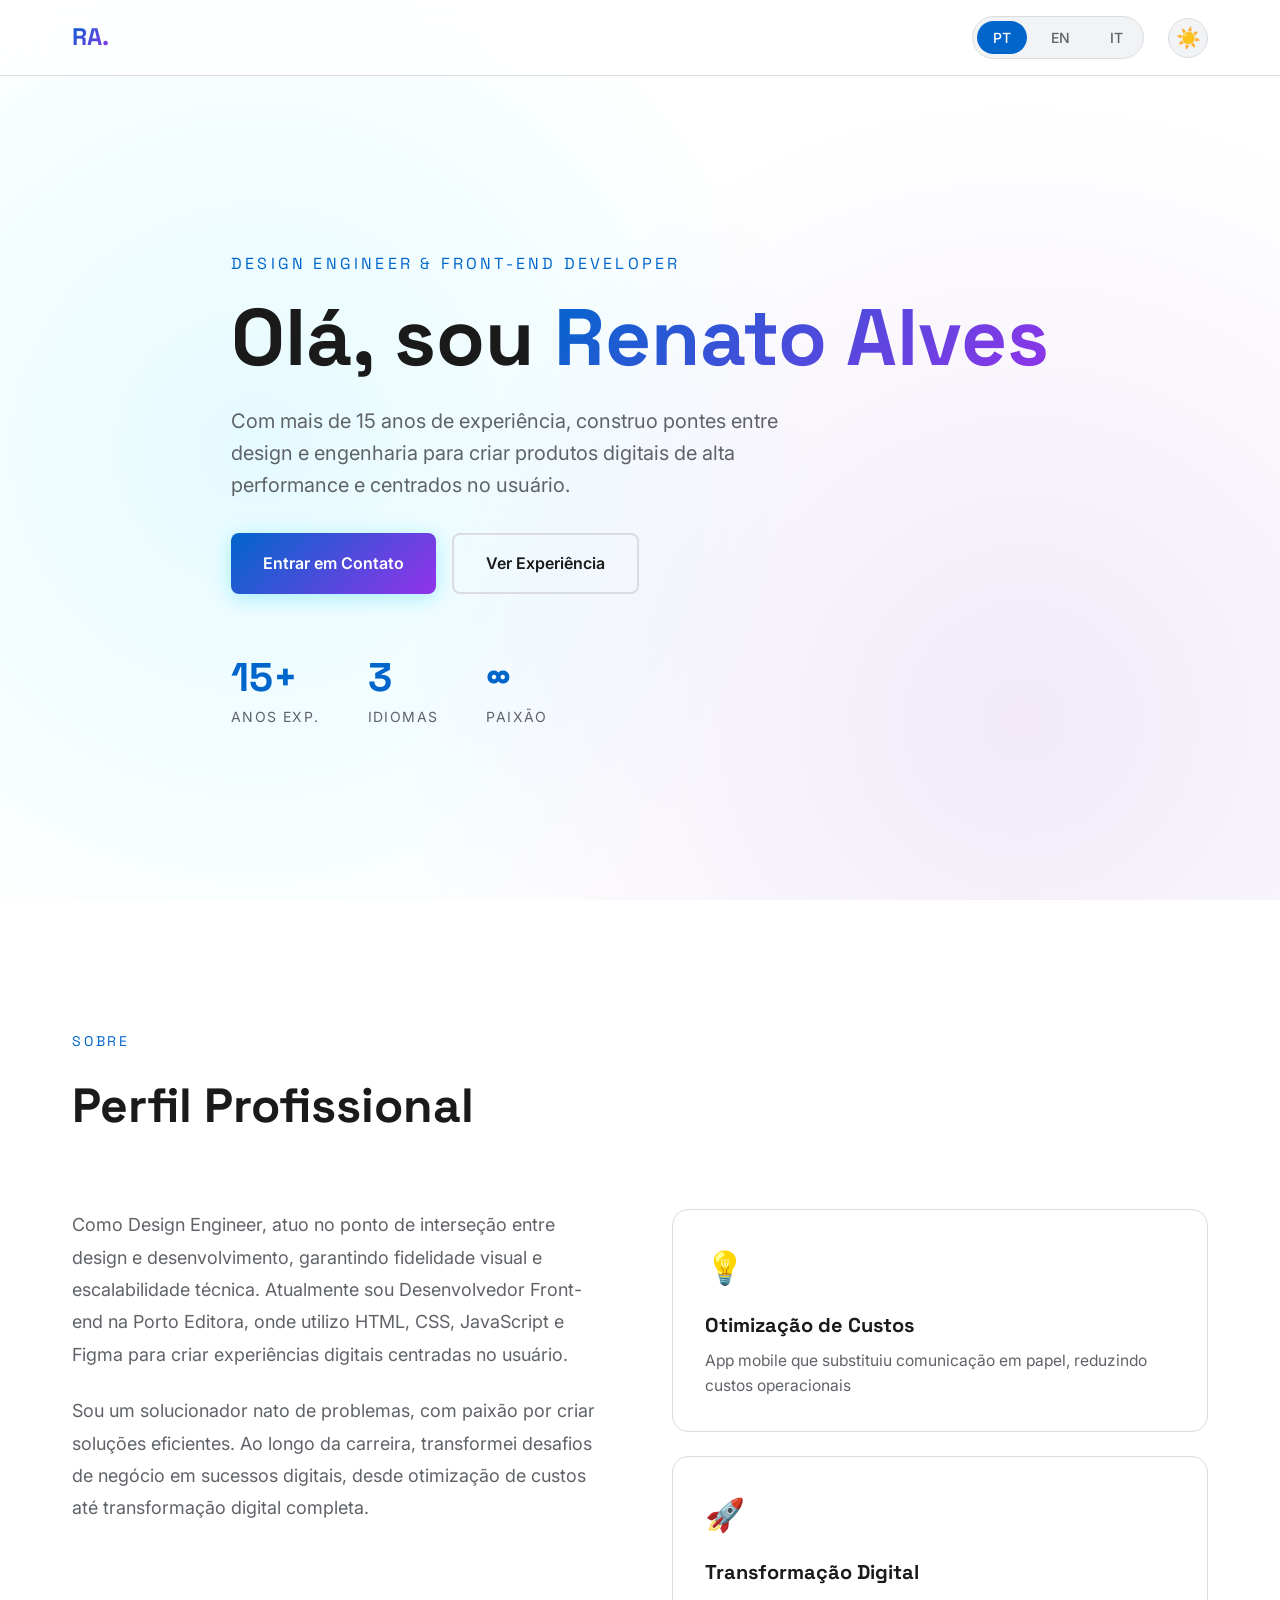
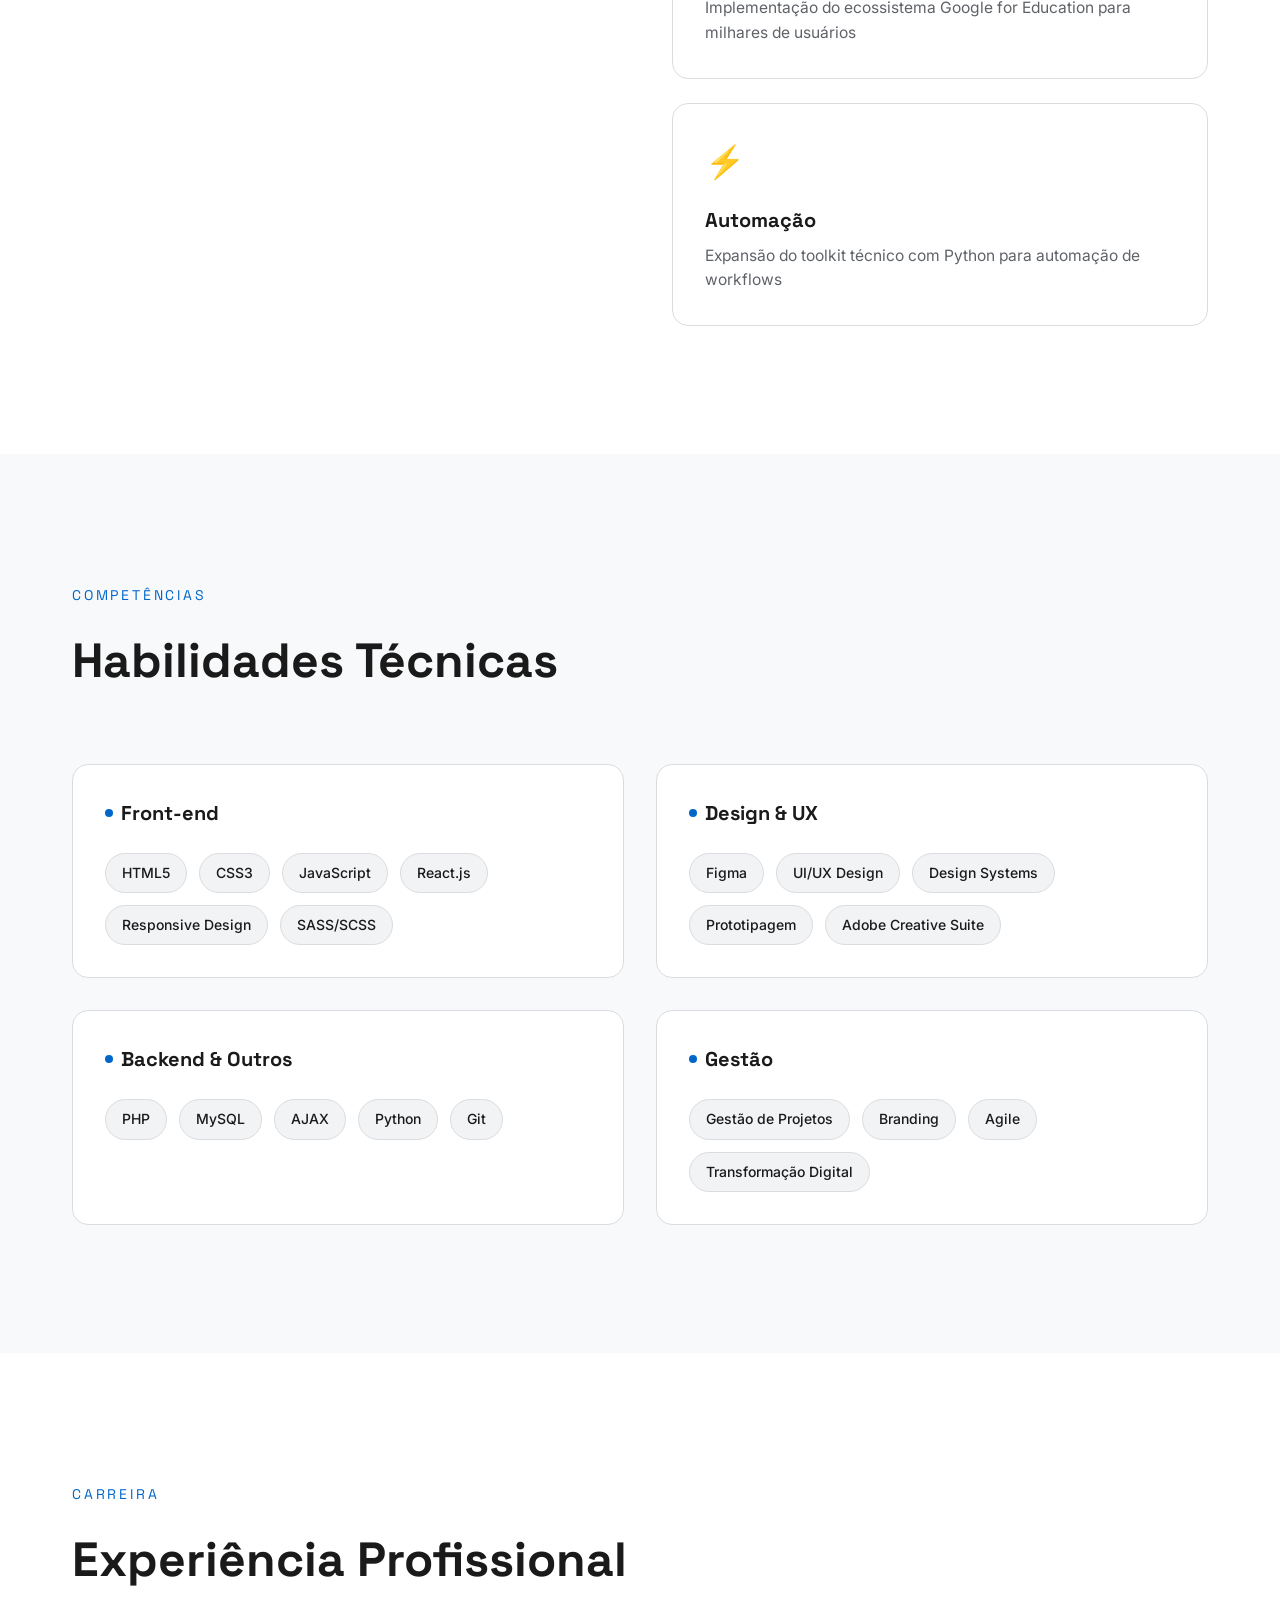
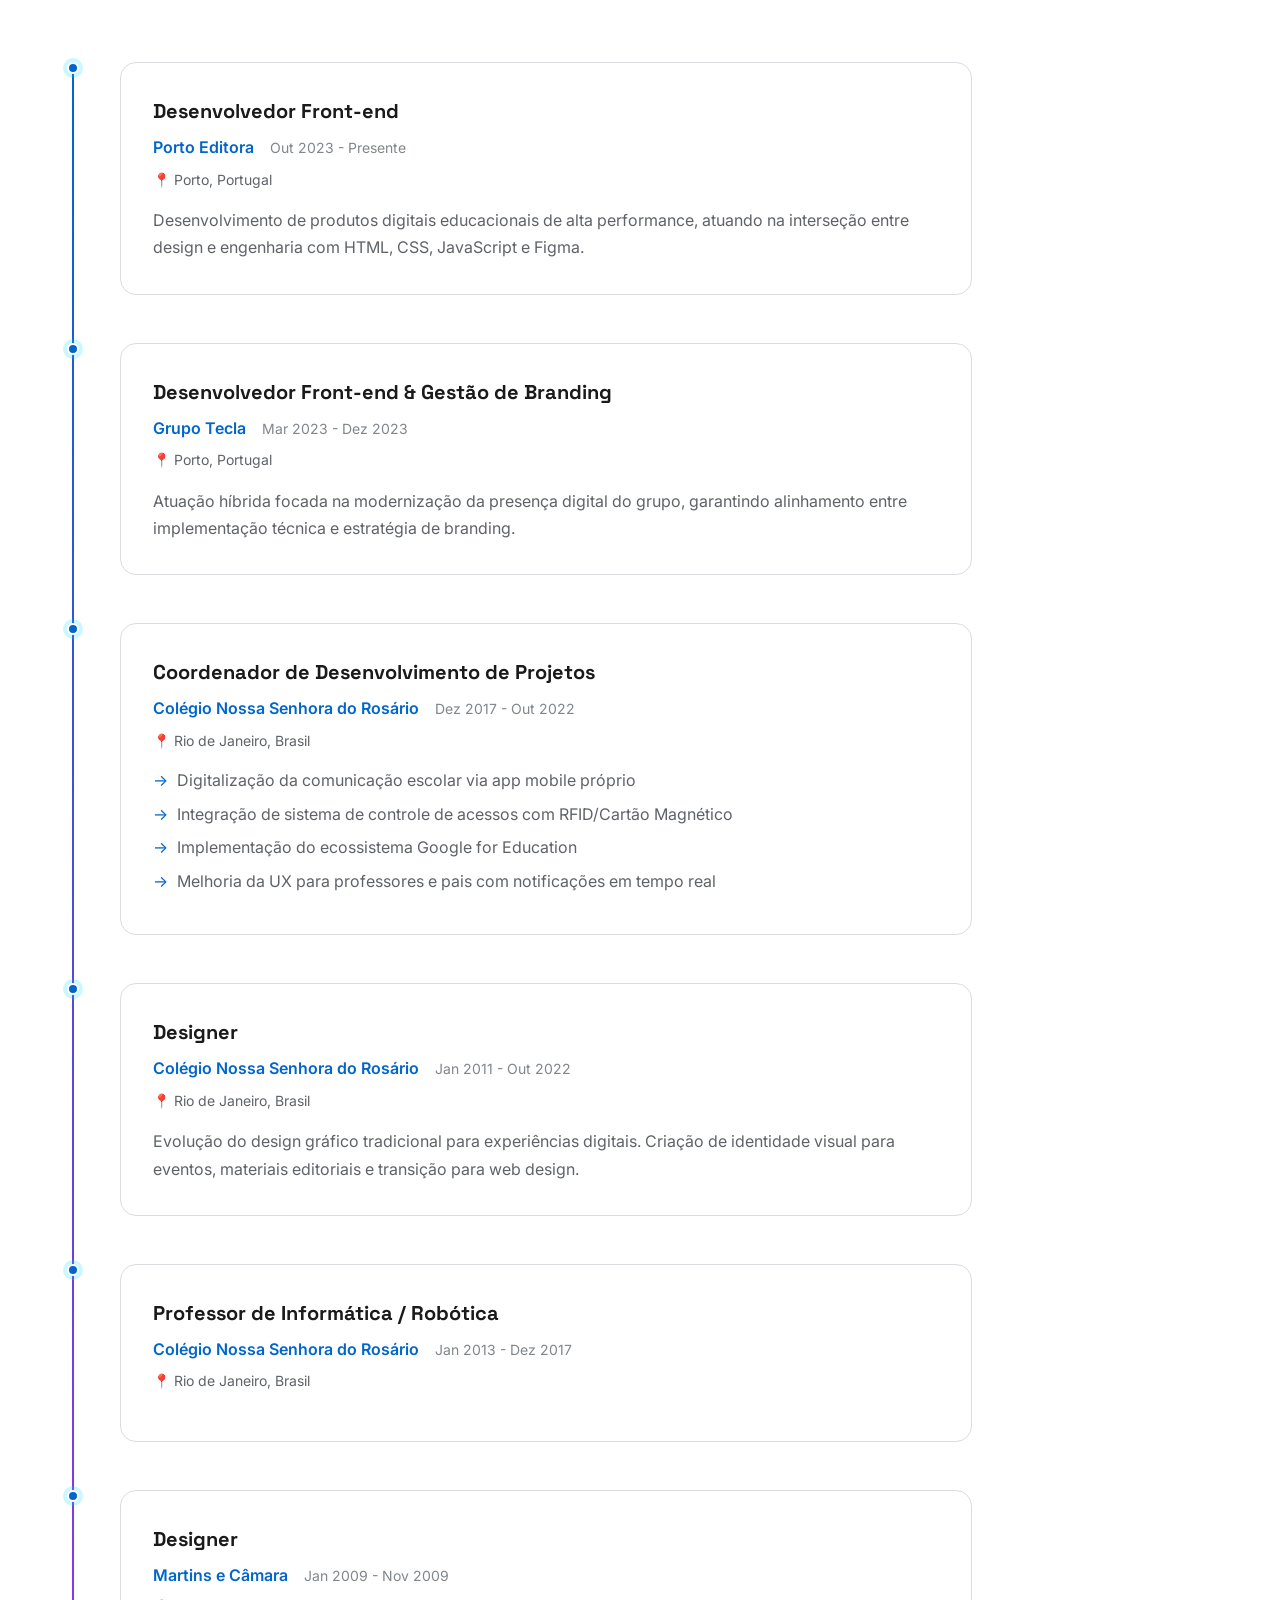
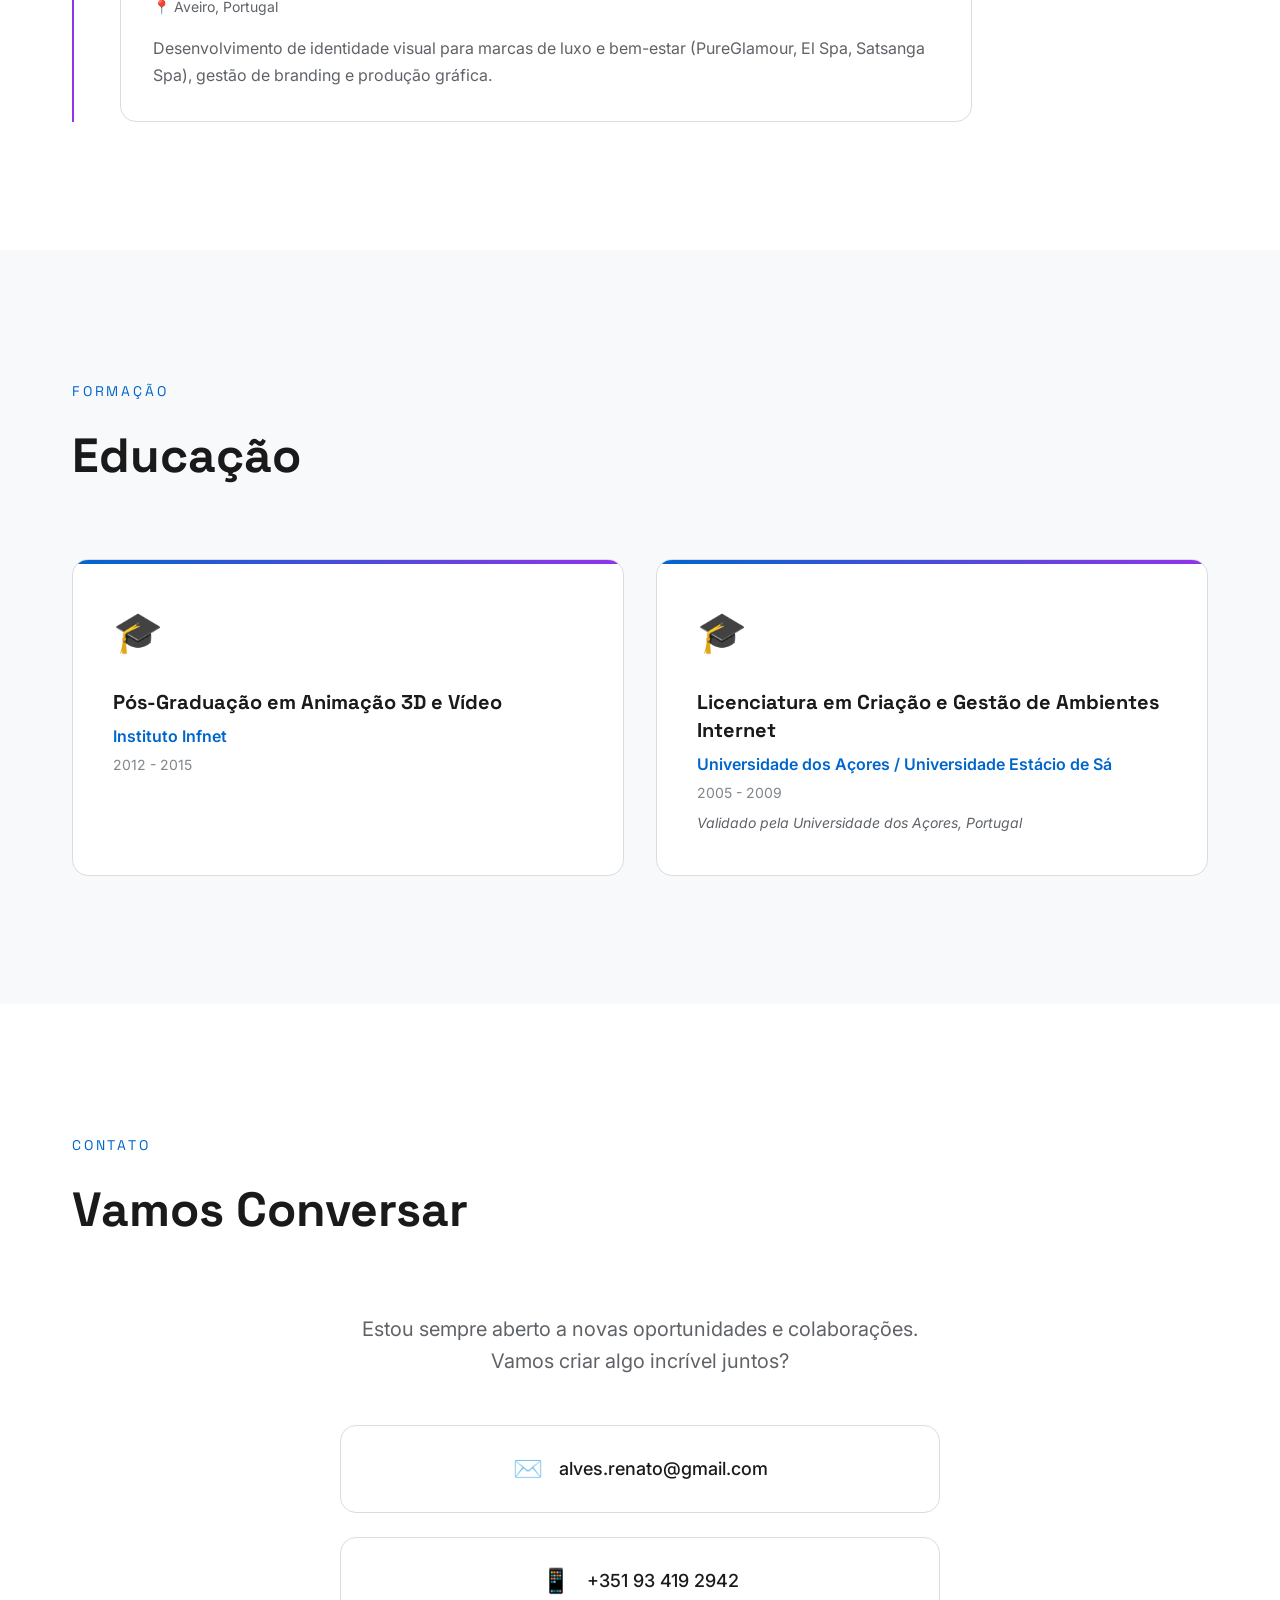
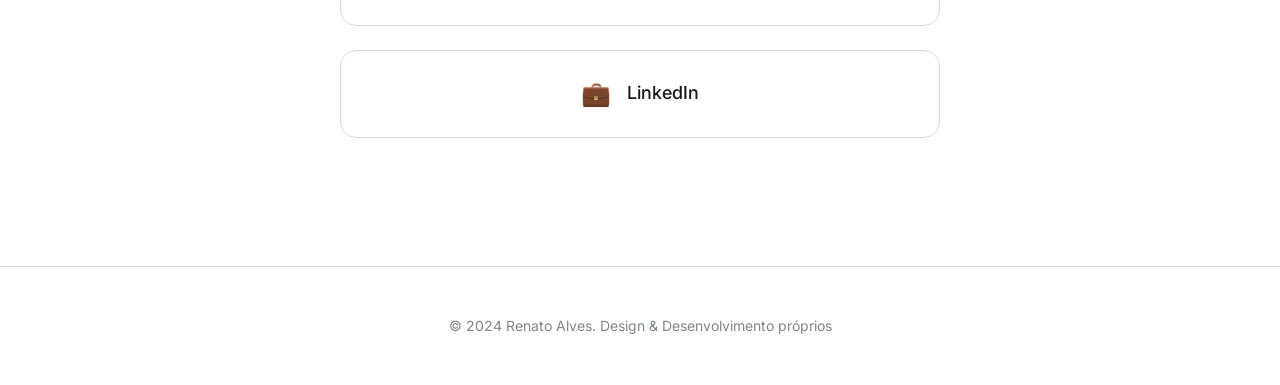
==== index.html @ 43b29307 "Add files via upload" ====
<!DOCTYPE html>
<html lang="pt">
<head>
    <meta charset="UTF-8">
    <meta name="viewport" content="width=device-width, initial-scale=1.0">
    <title>Renato Alves - Design Engineer & Front-end Developer</title>
    <meta name="description" content="Renato Alves - Design Engineer | Front-end Developer | UX/UI Specialist with 15+ years experience">
    <link rel="stylesheet" href="style.css">
    <link rel="preconnect" href="https://fonts.googleapis.com">
    <link rel="preconnect" href="https://fonts.gstatic.com" crossorigin>
    <link href="https://fonts.googleapis.com/css2?family=Inter:wght@300;400;500;600;700&family=Space+Grotesk:wght@400;500;600;700&display=swap" rel="stylesheet">
</head>
<body>
    <!-- Navigation -->
    <nav class="nav">
        <div class="nav-container">
            <div class="logo">RA.</div>
            <div class="nav-controls">
                <div class="lang-switcher">
                    <button class="lang-btn active" data-lang="pt">PT</button>
                    <button class="lang-btn" data-lang="en">EN</button>
                    <button class="lang-btn" data-lang="it">IT</button>
                </div>
                <button class="theme-toggle" aria-label="Toggle theme">
                    <span class="theme-icon">🌙</span>
                </button>
            </div>
        </div>
    </nav>

    <!-- Hero Section -->
    <header class="hero">
        <div class="container">
            <div class="hero-content">
                <div class="hero-text">
                    <p class="hero-subtitle" data-i18n="role">Design Engineer & Front-end Developer</p>
                    <h1 class="hero-title">
                        <span data-i18n="greeting">Olá, sou</span>
                        <span class="highlight">Renato Alves</span>
                    </h1>
                    <p class="hero-description" data-i18n="heroDesc">
                        Com mais de 15 anos de experiência, construo pontes entre design e engenharia 
                        para criar produtos digitais de alta performance e centrados no usuário.
                    </p>
                    <div class="hero-cta">
                        <a href="#contact" class="btn btn-primary" data-i18n="contactBtn">Entrar em Contato</a>
                        <a href="#experience" class="btn btn-secondary" data-i18n="experienceBtn">Ver Experiência</a>
                    </div>
                    <div class="hero-stats">
                        <div class="stat">
                            <span class="stat-number">15+</span>
                            <span class="stat-label" data-i18n="yearsExp">Anos Exp.</span>
                        </div>
                        <div class="stat">
                            <span class="stat-number">3</span>
                            <span class="stat-label" data-i18n="languages">Idiomas</span>
                        </div>
                        <div class="stat">
                            <span class="stat-number">∞</span>
                            <span class="stat-label" data-i18n="passion">Paixão</span>
                        </div>
                    </div>
                </div>
            </div>
        </div>
        <div class="hero-bg"></div>
    </header>

    <!-- About Section -->
    <section id="about" class="section">
        <div class="container">
            <div class="section-header">
                <span class="section-tag" data-i18n="aboutTag">Sobre</span>
                <h2 class="section-title" data-i18n="aboutTitle">Perfil Profissional</h2>
            </div>
            <div class="about-grid">
                <div class="about-text">
                    <p data-i18n="aboutP1">
                        Como Design Engineer, atuo no ponto de interseção entre design e desenvolvimento, 
                        garantindo fidelidade visual e escalabilidade técnica. Atualmente sou Desenvolvedor 
                        Front-end na Porto Editora, onde utilizo HTML, CSS, JavaScript e Figma para criar 
                        experiências digitais centradas no usuário.
                    </p>
                    <p data-i18n="aboutP2">
                        Sou um solucionador nato de problemas, com paixão por criar soluções eficientes. 
                        Ao longo da carreira, transformei desafios de negócio em sucessos digitais, 
                        desde otimização de custos até transformação digital completa.
                    </p>
                </div>
                <div class="about-highlights">
                    <div class="highlight-card">
                        <div class="highlight-icon">💡</div>
                        <h3 data-i18n="highlight1Title">Otimização de Custos</h3>
                        <p data-i18n="highlight1Desc">App mobile que substituiu comunicação em papel, reduzindo custos operacionais</p>
                    </div>
                    <div class="highlight-card">
                        <div class="highlight-icon">🚀</div>
                        <h3 data-i18n="highlight2Title">Transformação Digital</h3>
                        <p data-i18n="highlight2Desc">Implementação do ecossistema Google for Education para milhares de usuários</p>
                    </div>
                    <div class="highlight-card">
                        <div class="highlight-icon">⚡</div>
                        <h3 data-i18n="highlight3Title">Automação</h3>
                        <p data-i18n="highlight3Desc">Expansão do toolkit técnico com Python para automação de workflows</p>
                    </div>
                </div>
            </div>
        </div>
    </section>

    <!-- Skills Section -->
    <section id="skills" class="section section-alt">
        <div class="container">
            <div class="section-header">
                <span class="section-tag" data-i18n="skillsTag">Competências</span>
                <h2 class="section-title" data-i18n="skillsTitle">Habilidades Técnicas</h2>
            </div>
            <div class="skills-grid">
                <div class="skill-category">
                    <h3 class="skill-category-title">Front-end</h3>
                    <div class="skill-tags">
                        <span class="skill-tag">HTML5</span>
                        <span class="skill-tag">CSS3</span>
                        <span class="skill-tag">JavaScript</span>
                        <span class="skill-tag">React.js</span>
                        <span class="skill-tag">Responsive Design</span>
                        <span class="skill-tag">SASS/SCSS</span>
                    </div>
                </div>
                <div class="skill-category">
                    <h3 class="skill-category-title">Design & UX</h3>
                    <div class="skill-tags">
                        <span class="skill-tag">Figma</span>
                        <span class="skill-tag">UI/UX Design</span>
                        <span class="skill-tag">Design Systems</span>
                        <span class="skill-tag">Prototipagem</span>
                        <span class="skill-tag">Adobe Creative Suite</span>
                    </div>
                </div>
                <div class="skill-category">
                    <h3 class="skill-category-title">Backend & Outros</h3>
                    <div class="skill-tags">
                        <span class="skill-tag">PHP</span>
                        <span class="skill-tag">MySQL</span>
                        <span class="skill-tag">AJAX</span>
                        <span class="skill-tag">Python</span>
                        <span class="skill-tag">Git</span>
                    </div>
                </div>
                <div class="skill-category">
                    <h3 class="skill-category-title">Gestão</h3>
                    <div class="skill-tags">
                        <span class="skill-tag">Gestão de Projetos</span>
                        <span class="skill-tag">Branding</span>
                        <span class="skill-tag">Agile</span>
                        <span class="skill-tag">Transformação Digital</span>
                    </div>
                </div>
            </div>
        </div>
    </section>

    <!-- Experience Section -->
    <section id="experience" class="section">
        <div class="container">
            <div class="section-header">
                <span class="section-tag" data-i18n="expTag">Carreira</span>
                <h2 class="section-title" data-i18n="expTitle">Experiência Profissional</h2>
            </div>
            <div class="timeline">
                <!-- Porto Editora -->
                <div class="timeline-item">
                    <div class="timeline-marker"></div>
                    <div class="timeline-content">
                        <div class="timeline-header">
                            <h3 class="timeline-title">Desenvolvedor Front-end</h3>
                            <span class="timeline-company">Porto Editora</span>
                            <span class="timeline-date">Out 2023 - Presente</span>
                        </div>
                        <p class="timeline-location">📍 Porto, Portugal</p>
                        <p class="timeline-desc" data-i18n="exp1Desc">
                            Desenvolvimento de produtos digitais educacionais de alta performance, 
                            atuando na interseção entre design e engenharia com HTML, CSS, JavaScript e Figma.
                        </p>
                    </div>
                </div>

                <!-- Grupo Tecla -->
                <div class="timeline-item">
                    <div class="timeline-marker"></div>
                    <div class="timeline-content">
                        <div class="timeline-header">
                            <h3 class="timeline-title">Desenvolvedor Front-end & Gestão de Branding</h3>
                            <span class="timeline-company">Grupo Tecla</span>
                            <span class="timeline-date">Mar 2023 - Dez 2023</span>
                        </div>
                        <p class="timeline-location">📍 Porto, Portugal</p>
                        <p class="timeline-desc" data-i18n="exp2Desc">
                            Atuação híbrida focada na modernização da presença digital do grupo, 
                            garantindo alinhamento entre implementação técnica e estratégia de branding.
                        </p>
                    </div>
                </div>

                <!-- Colégio Nossa Senhora do Rosário - Coordenador -->
                <div class="timeline-item">
                    <div class="timeline-marker"></div>
                    <div class="timeline-content">
                        <div class="timeline-header">
                            <h3 class="timeline-title">Coordenador de Desenvolvimento de Projetos</h3>
                            <span class="timeline-company">Colégio Nossa Senhora do Rosário</span>
                            <span class="timeline-date">Dez 2017 - Out 2022</span>
                        </div>
                        <p class="timeline-location">📍 Rio de Janeiro, Brasil</p>
                        <ul class="timeline-achievements">
                            <li data-i18n="exp3Li1">Digitalização da comunicação escolar via app mobile próprio</li>
                            <li data-i18n="exp3Li2">Integração de sistema de controle de acessos com RFID/Cartão Magnético</li>
                            <li data-i18n="exp3Li3">Implementação do ecossistema Google for Education</li>
                            <li data-i18n="exp3Li4">Melhoria da UX para professores e pais com notificações em tempo real</li>
                        </ul>
                    </div>
                </div>

                <!-- Colégio - Designer -->
                <div class="timeline-item">
                    <div class="timeline-marker"></div>
                    <div class="timeline-content">
                        <div class="timeline-header">
                            <h3 class="timeline-title">Designer</h3>
                            <span class="timeline-company">Colégio Nossa Senhora do Rosário</span>
                            <span class="timeline-date">Jan 2011 - Out 2022</span>
                        </div>
                        <p class="timeline-location">📍 Rio de Janeiro, Brasil</p>
                        <p class="timeline-desc" data-i18n="exp4Desc">
                            Evolução do design gráfico tradicional para experiências digitais. 
                            Criação de identidade visual para eventos, materiais editoriais e transição para web design.
                        </p>
                    </div>
                </div>

                <!-- Professor -->
                <div class="timeline-item">
                    <div class="timeline-marker"></div>
                    <div class="timeline-content">
                        <div class="timeline-header">
                            <h3 class="timeline-title">Professor de Informática / Robótica</h3>
                            <span class="timeline-company">Colégio Nossa Senhora do Rosário</span>
                            <span class="timeline-date">Jan 2013 - Dez 2017</span>
                        </div>
                        <p class="timeline-location">📍 Rio de Janeiro, Brasil</p>
                    </div>
                </div>

                <!-- Martins e Câmara -->
                <div class="timeline-item">
                    <div class="timeline-marker"></div>
                    <div class="timeline-content">
                        <div class="timeline-header">
                            <h3 class="timeline-title">Designer</h3>
                            <span class="timeline-company">Martins e Câmara</span>
                            <span class="timeline-date">Jan 2009 - Nov 2009</span>
                        </div>
                        <p class="timeline-location">📍 Aveiro, Portugal</p>
                        <p class="timeline-desc" data-i18n="exp5Desc">
                            Desenvolvimento de identidade visual para marcas de luxo e bem-estar 
                            (PureGlamour, El Spa, Satsanga Spa), gestão de branding e produção gráfica.
                        </p>
                    </div>
                </div>
            </div>
        </div>
    </section>

    <!-- Education Section -->
    <section id="education" class="section section-alt">
        <div class="container">
            <div class="section-header">
                <span class="section-tag" data-i18n="eduTag">Formação</span>
                <h2 class="section-title" data-i18n="eduTitle">Educação</h2>
            </div>
            <div class="education-grid">
                <div class="education-card">
                    <div class="education-icon">🎓</div>
                    <h3 class="education-title">Pós-Graduação em Animação 3D e Vídeo</h3>
                    <p class="education-institution">Instituto Infnet</p>
                    <p class="education-date">2012 - 2015</p>
                </div>
                <div class="education-card">
                    <div class="education-icon">🎓</div>
                    <h3 class="education-title">Licenciatura em Criação e Gestão de Ambientes Internet</h3>
                    <p class="education-institution">Universidade dos Açores / Universidade Estácio de Sá</p>
                    <p class="education-date">2005 - 2009</p>
                    <p class="education-note" data-i18n="eduNote">Validado pela Universidade dos Açores, Portugal</p>
                </div>
            </div>
        </div>
    </section>

    <!-- Contact Section -->
    <section id="contact" class="section">
        <div class="container">
            <div class="section-header">
                <span class="section-tag" data-i18n="contactTag">Contato</span>
                <h2 class="section-title" data-i18n="contactTitle">Vamos Conversar</h2>
            </div>
            <div class="contact-content">
                <p class="contact-text" data-i18n="contactDesc">
                    Estou sempre aberto a novas oportunidades e colaborações. 
                    Vamos criar algo incrível juntos?
                </p>
                <div class="contact-links">
                    <a href="mailto:alves.renato@gmail.com" class="contact-link">
                        <span class="contact-icon">✉️</span>
                        <span>alves.renato@gmail.com</span>
                    </a>
                    <a href="tel:+351934192942" class="contact-link">
                        <span class="contact-icon">📱</span>
                        <span>+351 93 419 2942</span>
                    </a>
                    <a href="https://www.linkedin.com/in/alvesrenato" target="_blank" rel="noopener" class="contact-link">
                        <span class="contact-icon">💼</span>
                        <span>LinkedIn</span>
                    </a>
                </div>
            </div>
        </div>
    </section>

    <!-- Footer -->
    <footer class="footer">
        <div class="container">
            <p class="footer-text">
                © 2024 Renato Alves. <span data-i18n="footerText">Design & Desenvolvimento próprios</span>
            </p>
        </div>
    </footer>

    <script src="script.js"></script>
</body>
</html>
---- style.css ----
:root {
    /* Colors - Dark Theme (Default) */
    --bg-primary: #0a0a0a;
    --bg-secondary: #111111;
    --bg-tertiary: #1a1a1a;
    --text-primary: #ffffff;
    --text-secondary: #a0a0a0;
    --text-muted: #666666;
    --accent: #00d4ff;
    --accent-hover: #00b8e6;
    --border: #2a2a2a;
    --card-bg: #161616;
    --gradient-start: #00d4ff;
    --gradient-end: #7b2cbf;

    /* Typography */
    --font-primary: 'Inter', sans-serif;
    --font-display: 'Space Grotesk', sans-serif;

    /* Spacing */
    --section-padding: 8rem;
    --container-width: 1200px;

    /* Transitions */
    --transition-fast: 0.2s ease;
    --transition-medium: 0.3s ease;
    --transition-slow: 0.5s ease;
}

/* Light Theme */
[data-theme="light"] {
    --bg-primary: #ffffff;
    --bg-secondary: #f8f9fa;
    --bg-tertiary: #f1f3f4;
    --text-primary: #1a1a1a;
    --text-secondary: #5f6368;
    --text-muted: #80868b;
    --accent: #0066cc;
    --accent-hover: #0052a3;
    --border: #dadce0;
    --card-bg: #ffffff;
    --gradient-start: #0066cc;
    --gradient-end: #9333ea;
}

/* Reset & Base */
*, *::before, *::after {
    box-sizing: border-box;
    margin: 0;
    padding: 0;
}

html {
    scroll-behavior: smooth;
    font-size: 16px;
}

body {
    font-family: var(--font-primary);
    background-color: var(--bg-primary);
    color: var(--text-primary);
    line-height: 1.6;
    transition: background-color var(--transition-medium), color var(--transition-medium);
    overflow-x: hidden;
}

/* Custom Scrollbar */
::-webkit-scrollbar {
    width: 8px;
}

::-webkit-scrollbar-track {
    background: var(--bg-secondary);
}

::-webkit-scrollbar-thumb {
    background: var(--border);
    border-radius: 4px;
}

::-webkit-scrollbar-thumb:hover {
    background: var(--text-muted);
}

/* Selection */
::selection {
    background: var(--accent);
    color: var(--bg-primary);
}

/* Container */
.container {
    max-width: var(--container-width);
    margin: 0 auto;
    padding: 0 2rem;
}

/* Navigation */
.nav {
    position: fixed;
    top: 0;
    left: 0;
    right: 0;
    z-index: 1000;
    background: rgba(10, 10, 10, 0.8);
    backdrop-filter: blur(20px);
    border-bottom: 1px solid var(--border);
    transition: all var(--transition-medium);
}

[data-theme="light"] .nav {
    background: rgba(255, 255, 255, 0.8);
}

.nav-container {
    max-width: var(--container-width);
    margin: 0 auto;
    padding: 1rem 2rem;
    display: flex;
    justify-content: space-between;
    align-items: center;
}

.logo {
    font-family: var(--font-display);
    font-size: 1.5rem;
    font-weight: 700;
    background: linear-gradient(135deg, var(--gradient-start), var(--gradient-end));
    -webkit-background-clip: text;
    -webkit-text-fill-color: transparent;
    background-clip: text;
}

.nav-controls {
    display: flex;
    align-items: center;
    gap: 1.5rem;
}

/* Language Switcher */
.lang-switcher {
    display: flex;
    gap: 0.5rem;
    background: var(--bg-tertiary);
    padding: 0.25rem;
    border-radius: 2rem;
    border: 1px solid var(--border);
}

.lang-btn {
    padding: 0.5rem 1rem;
    border: none;
    background: transparent;
    color: var(--text-secondary);
    font-family: var(--font-primary);
    font-size: 0.875rem;
    font-weight: 500;
    cursor: pointer;
    border-radius: 1.5rem;
    transition: all var(--transition-fast);
}

.lang-btn:hover {
    color: var(--text-primary);
}

.lang-btn.active {
    background: var(--accent);
    color: var(--bg-primary);
}

/* Theme Toggle */
.theme-toggle {
    width: 40px;
    height: 40px;
    border-radius: 50%;
    border: 1px solid var(--border);
    background: var(--bg-tertiary);
    cursor: pointer;
    display: flex;
    align-items: center;
    justify-content: center;
    transition: all var(--transition-fast);
}

.theme-toggle:hover {
    border-color: var(--accent);
    transform: rotate(15deg);
}

.theme-icon {
    font-size: 1.25rem;
}

/* Hero Section */
.hero {
    min-height: 100vh;
    display: flex;
    align-items: center;
    position: relative;
    padding-top: 80px;
    overflow: hidden;
}

.hero-bg {
    position: absolute;
    top: 0;
    left: 0;
    right: 0;
    bottom: 0;
    background: 
        radial-gradient(circle at 20% 50%, rgba(0, 212, 255, 0.1) 0%, transparent 50%),
        radial-gradient(circle at 80% 80%, rgba(123, 44, 191, 0.1) 0%, transparent 50%);
    pointer-events: none;
}

.hero-content {
    position: relative;
    z-index: 1;
}

.hero-subtitle {
    font-family: var(--font-display);
    font-size: 1rem;
    color: var(--accent);
    text-transform: uppercase;
    letter-spacing: 0.2em;
    margin-bottom: 1rem;
    animation: fadeInUp 0.6s ease;
}

.hero-title {
    font-family: var(--font-display);
    font-size: clamp(2.5rem, 8vw, 5rem);
    font-weight: 700;
    line-height: 1.1;
    margin-bottom: 1.5rem;
    animation: fadeInUp 0.6s ease 0.1s both;
}

.hero-title .highlight {
    background: linear-gradient(135deg, var(--gradient-start), var(--gradient-end));
    -webkit-background-clip: text;
    -webkit-text-fill-color: transparent;
    background-clip: text;
}

.hero-description {
    font-size: 1.25rem;
    color: var(--text-secondary);
    max-width: 600px;
    margin-bottom: 2rem;
    animation: fadeInUp 0.6s ease 0.2s both;
}

.hero-cta {
    display: flex;
    gap: 1rem;
    margin-bottom: 4rem;
    animation: fadeInUp 0.6s ease 0.3s both;
    flex-wrap: wrap;
}

/* Buttons */
.btn {
    display: inline-flex;
    align-items: center;
    padding: 1rem 2rem;
    font-family: var(--font-primary);
    font-size: 1rem;
    font-weight: 600;
    text-decoration: none;
    border-radius: 0.5rem;
    transition: all var(--transition-fast);
    cursor: pointer;
    border: none;
}

.btn-primary {
    background: linear-gradient(135deg, var(--gradient-start), var(--gradient-end));
    color: white;
    box-shadow: 0 4px 20px rgba(0, 212, 255, 0.3);
}

.btn-primary:hover {
    transform: translateY(-2px);
    box-shadow: 0 8px 30px rgba(0, 212, 255, 0.4);
}

.btn-secondary {
    background: transparent;
    color: var(--text-primary);
    border: 2px solid var(--border);
}

.btn-secondary:hover {
    border-color: var(--accent);
    color: var(--accent);
}

/* Hero Stats */
.hero-stats {
    display: flex;
    gap: 3rem;
    animation: fadeInUp 0.6s ease 0.4s both;
}

.stat {
    display: flex;
    flex-direction: column;
}

.stat-number {
    font-family: var(--font-display);
    font-size: 2.5rem;
    font-weight: 700;
    color: var(--accent);
    line-height: 1;
}

.stat-label {
    font-size: 0.875rem;
    color: var(--text-secondary);
    text-transform: uppercase;
    letter-spacing: 0.1em;
    margin-top: 0.5rem;
}

/* Sections */
.section {
    padding: var(--section-padding) 0;
    position: relative;
}

.section-alt {
    background: var(--bg-secondary);
}

.section-header {
    margin-bottom: 4rem;
}

.section-tag {
    display: inline-block;
    font-family: var(--font-display);
    font-size: 0.875rem;
    color: var(--accent);
    text-transform: uppercase;
    letter-spacing: 0.2em;
    margin-bottom: 1rem;
}

.section-title {
    font-family: var(--font-display);
    font-size: clamp(2rem, 5vw, 3rem);
    font-weight: 700;
    color: var(--text-primary);
}

/* About Section */
.about-grid {
    display: grid;
    grid-template-columns: 1fr 1fr;
    gap: 4rem;
    align-items: start;
}

.about-text p {
    font-size: 1.125rem;
    color: var(--text-secondary);
    margin-bottom: 1.5rem;
    line-height: 1.8;
}

.about-highlights {
    display: flex;
    flex-direction: column;
    gap: 1.5rem;
}

.highlight-card {
    background: var(--card-bg);
    border: 1px solid var(--border);
    border-radius: 1rem;
    padding: 2rem;
    transition: all var(--transition-medium);
}

.highlight-card:hover {
    transform: translateY(-5px);
    border-color: var(--accent);
    box-shadow: 0 10px 40px rgba(0, 212, 255, 0.1);
}

.highlight-icon {
    font-size: 2rem;
    margin-bottom: 1rem;
}

.highlight-card h3 {
    font-family: var(--font-display);
    font-size: 1.25rem;
    margin-bottom: 0.5rem;
    color: var(--text-primary);
}

.highlight-card p {
    color: var(--text-secondary);
    font-size: 0.975rem;
}

/* Skills Section */
.skills-grid {
    display: grid;
    grid-template-columns: repeat(2, 1fr);
    gap: 2rem;
}

.skill-category {
    background: var(--card-bg);
    border: 1px solid var(--border);
    border-radius: 1rem;
    padding: 2rem;
    transition: all var(--transition-medium);
}

.skill-category:hover {
    border-color: var(--accent);
}

.skill-category-title {
    font-family: var(--font-display);
    font-size: 1.25rem;
    margin-bottom: 1.5rem;
    color: var(--text-primary);
    display: flex;
    align-items: center;
    gap: 0.5rem;
}

.skill-category-title::before {
    content: '';
    display: inline-block;
    width: 8px;
    height: 8px;
    background: var(--accent);
    border-radius: 50%;
}

.skill-tags {
    display: flex;
    flex-wrap: wrap;
    gap: 0.75rem;
}

.skill-tag {
    background: var(--bg-tertiary);
    color: var(--text-primary);
    padding: 0.5rem 1rem;
    border-radius: 2rem;
    font-size: 0.875rem;
    font-weight: 500;
    border: 1px solid var(--border);
    transition: all var(--transition-fast);
}

.skill-tag:hover {
    background: var(--accent);
    color: var(--bg-primary);
    border-color: var(--accent);
}

/* Experience Timeline */
.timeline {
    position: relative;
    max-width: 900px;
}

.timeline::before {
    content: '';
    position: absolute;
    left: 0;
    top: 0;
    bottom: 0;
    width: 2px;
    background: linear-gradient(to bottom, var(--accent), var(--gradient-end));
}

.timeline-item {
    position: relative;
    padding-left: 3rem;
    padding-bottom: 3rem;
}

.timeline-item:last-child {
    padding-bottom: 0;
}

.timeline-marker {
    position: absolute;
    left: -5px;
    top: 0;
    width: 12px;
    height: 12px;
    background: var(--accent);
    border-radius: 50%;
    border: 2px solid var(--bg-primary);
    box-shadow: 0 0 0 4px rgba(0, 212, 255, 0.2);
}

.timeline-content {
    background: var(--card-bg);
    border: 1px solid var(--border);
    border-radius: 1rem;
    padding: 2rem;
    transition: all var(--transition-medium);
}

.timeline-content:hover {
    border-color: var(--accent);
    transform: translateX(10px);
}

.timeline-header {
    display: flex;
    flex-wrap: wrap;
    align-items: baseline;
    gap: 0.5rem 1rem;
    margin-bottom: 0.5rem;
}

.timeline-title {
    font-family: var(--font-display);
    font-size: 1.25rem;
    color: var(--text-primary);
    flex: 1 1 100%;
}

.timeline-company {
    color: var(--accent);
    font-weight: 600;
}

.timeline-date {
    color: var(--text-muted);
    font-size: 0.875rem;
}

.timeline-location {
    color: var(--text-secondary);
    font-size: 0.875rem;
    margin-bottom: 1rem;
}

.timeline-desc {
    color: var(--text-secondary);
    line-height: 1.7;
}

.timeline-achievements {
    list-style: none;
    margin-top: 1rem;
}

.timeline-achievements li {
    color: var(--text-secondary);
    padding-left: 1.5rem;
    position: relative;
    margin-bottom: 0.5rem;
    line-height: 1.6;
}

.timeline-achievements li::before {
    content: '→';
    position: absolute;
    left: 0;
    color: var(--accent);
}

/* Education Section */
.education-grid {
    display: grid;
    grid-template-columns: repeat(2, 1fr);
    gap: 2rem;
}

.education-card {
    background: var(--card-bg);
    border: 1px solid var(--border);
    border-radius: 1rem;
    padding: 2.5rem;
    transition: all var(--transition-medium);
    position: relative;
    overflow: hidden;
}

.education-card::before {
    content: '';
    position: absolute;
    top: 0;
    left: 0;
    right: 0;
    height: 4px;
    background: linear-gradient(90deg, var(--gradient-start), var(--gradient-end));
}

.education-card:hover {
    transform: translateY(-5px);
    border-color: var(--accent);
    box-shadow: 0 20px 40px rgba(0, 212, 255, 0.1);
}

.education-icon {
    font-size: 2.5rem;
    margin-bottom: 1.5rem;
}

.education-title {
    font-family: var(--font-display);
    font-size: 1.25rem;
    color: var(--text-primary);
    margin-bottom: 0.5rem;
    line-height: 1.4;
}

.education-institution {
    color: var(--accent);
    font-weight: 600;
    margin-bottom: 0.25rem;
}

.education-date {
    color: var(--text-muted);
    font-size: 0.875rem;
    margin-bottom: 0.5rem;
}

.education-note {
    color: var(--text-secondary);
    font-size: 0.875rem;
    font-style: italic;
}

/* Contact Section */
.contact-content {
    text-align: center;
    max-width: 600px;
    margin: 0 auto;
}

.contact-text {
    font-size: 1.25rem;
    color: var(--text-secondary);
    margin-bottom: 3rem;
}

.contact-links {
    display: flex;
    flex-direction: column;
    gap: 1.5rem;
}

.contact-link {
    display: flex;
    align-items: center;
    justify-content: center;
    gap: 1rem;
    padding: 1.5rem 2rem;
    background: var(--card-bg);
    border: 1px solid var(--border);
    border-radius: 1rem;
    color: var(--text-primary);
    text-decoration: none;
    font-size: 1.125rem;
    font-weight: 500;
    transition: all var(--transition-medium);
}

.contact-link:hover {
    border-color: var(--accent);
    transform: translateY(-3px);
    box-shadow: 0 10px 30px rgba(0, 212, 255, 0.15);
}

.contact-icon {
    font-size: 1.5rem;
}

/* Footer */
.footer {
    padding: 3rem 0;
    border-top: 1px solid var(--border);
    text-align: center;
}

.footer-text {
    color: var(--text-muted);
    font-size: 0.875rem;
}

/* Animations */
@keyframes fadeInUp {
    from {
        opacity: 0;
        transform: translateY(30px);
    }
    to {
        opacity: 1;
        transform: translateY(0);
    }
}

@keyframes pulse {
    0%, 100% {
        box-shadow: 0 0 0 0 rgba(0, 212, 255, 0.4);
    }
    50% {
        box-shadow: 0 0 0 10px rgba(0, 212, 255, 0);
    }
}

/* Scroll Reveal */
.reveal {
    opacity: 0;
    transform: translateY(30px);
    transition: all 0.6s ease;
}

.reveal.active {
    opacity: 1;
    transform: translateY(0);
}

/* Responsive Design */
@media (max-width: 968px) {
    .about-grid {
        grid-template-columns: 1fr;
        gap: 3rem;
    }

    .skills-grid {
        grid-template-columns: 1fr;
    }

    .education-grid {
        grid-template-columns: 1fr;
    }

    .hero-stats {
        gap: 2rem;
    }
}

@media (max-width: 640px) {
    :root {
        --section-padding: 5rem;
    }

    .nav-container {
        padding: 1rem;
    }

    .container {
        padding: 0 1rem;
    }

    .hero-cta {
        flex-direction: column;
    }

    .btn {
        width: 100%;
        justify-content: center;
    }

    .hero-stats {
        flex-direction: column;
        gap: 1.5rem;
    }

    .timeline::before {
        left: 15px;
    }

    .timeline-item {
        padding-left: 2.5rem;
    }

    .timeline-marker {
        left: 10px;
    }

    .timeline-content:hover {
        transform: translateX(5px);
    }

    .lang-switcher {
        gap: 0.25rem;
    }

    .lang-btn {
        padding: 0.4rem 0.8rem;
        font-size: 0.8rem;
    }
}

/* Print Styles */
@media print {
    .nav,
    .theme-toggle,
    .lang-switcher {
        display: none;
    }

    .hero {
        min-height: auto;
        padding: 2rem 0;
    }

    .section {
        padding: 2rem 0;
        page-break-inside: avoid;
    }

    body {
        background: white;
        color: black;
    }
}
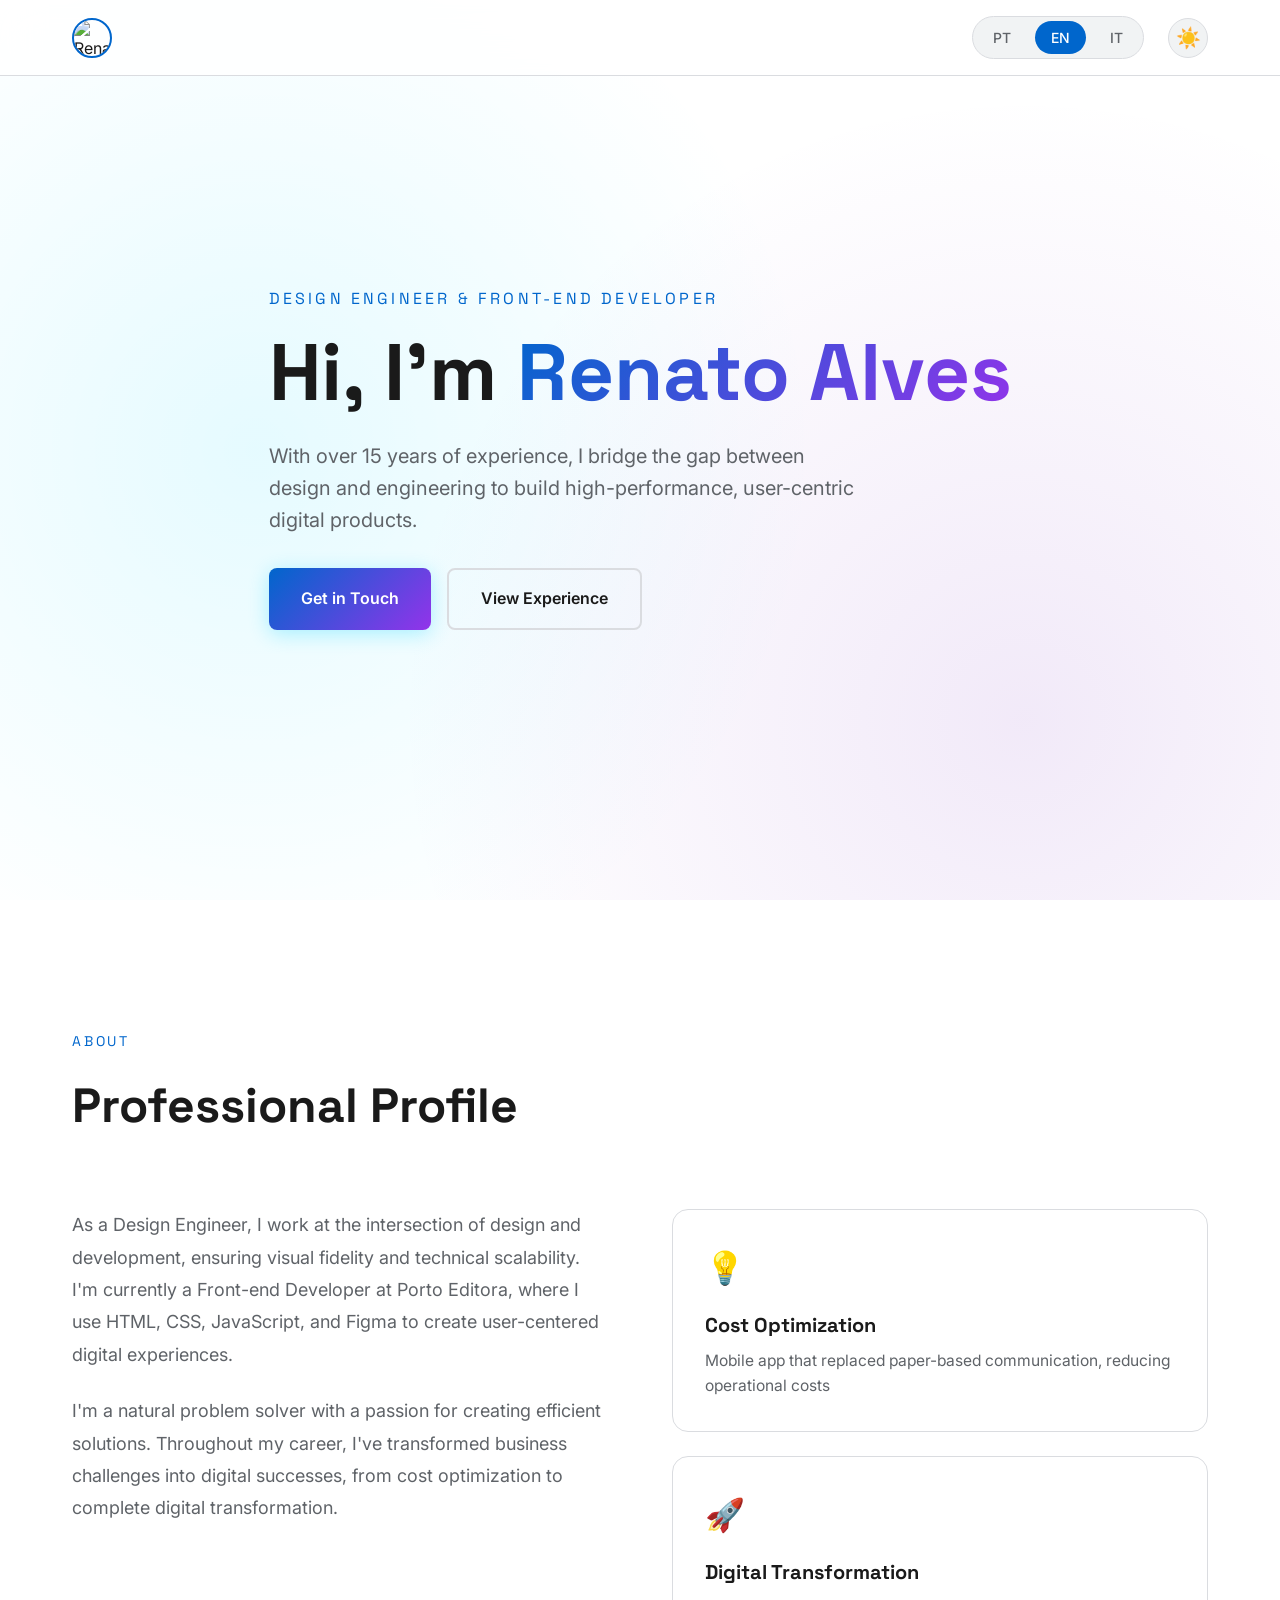
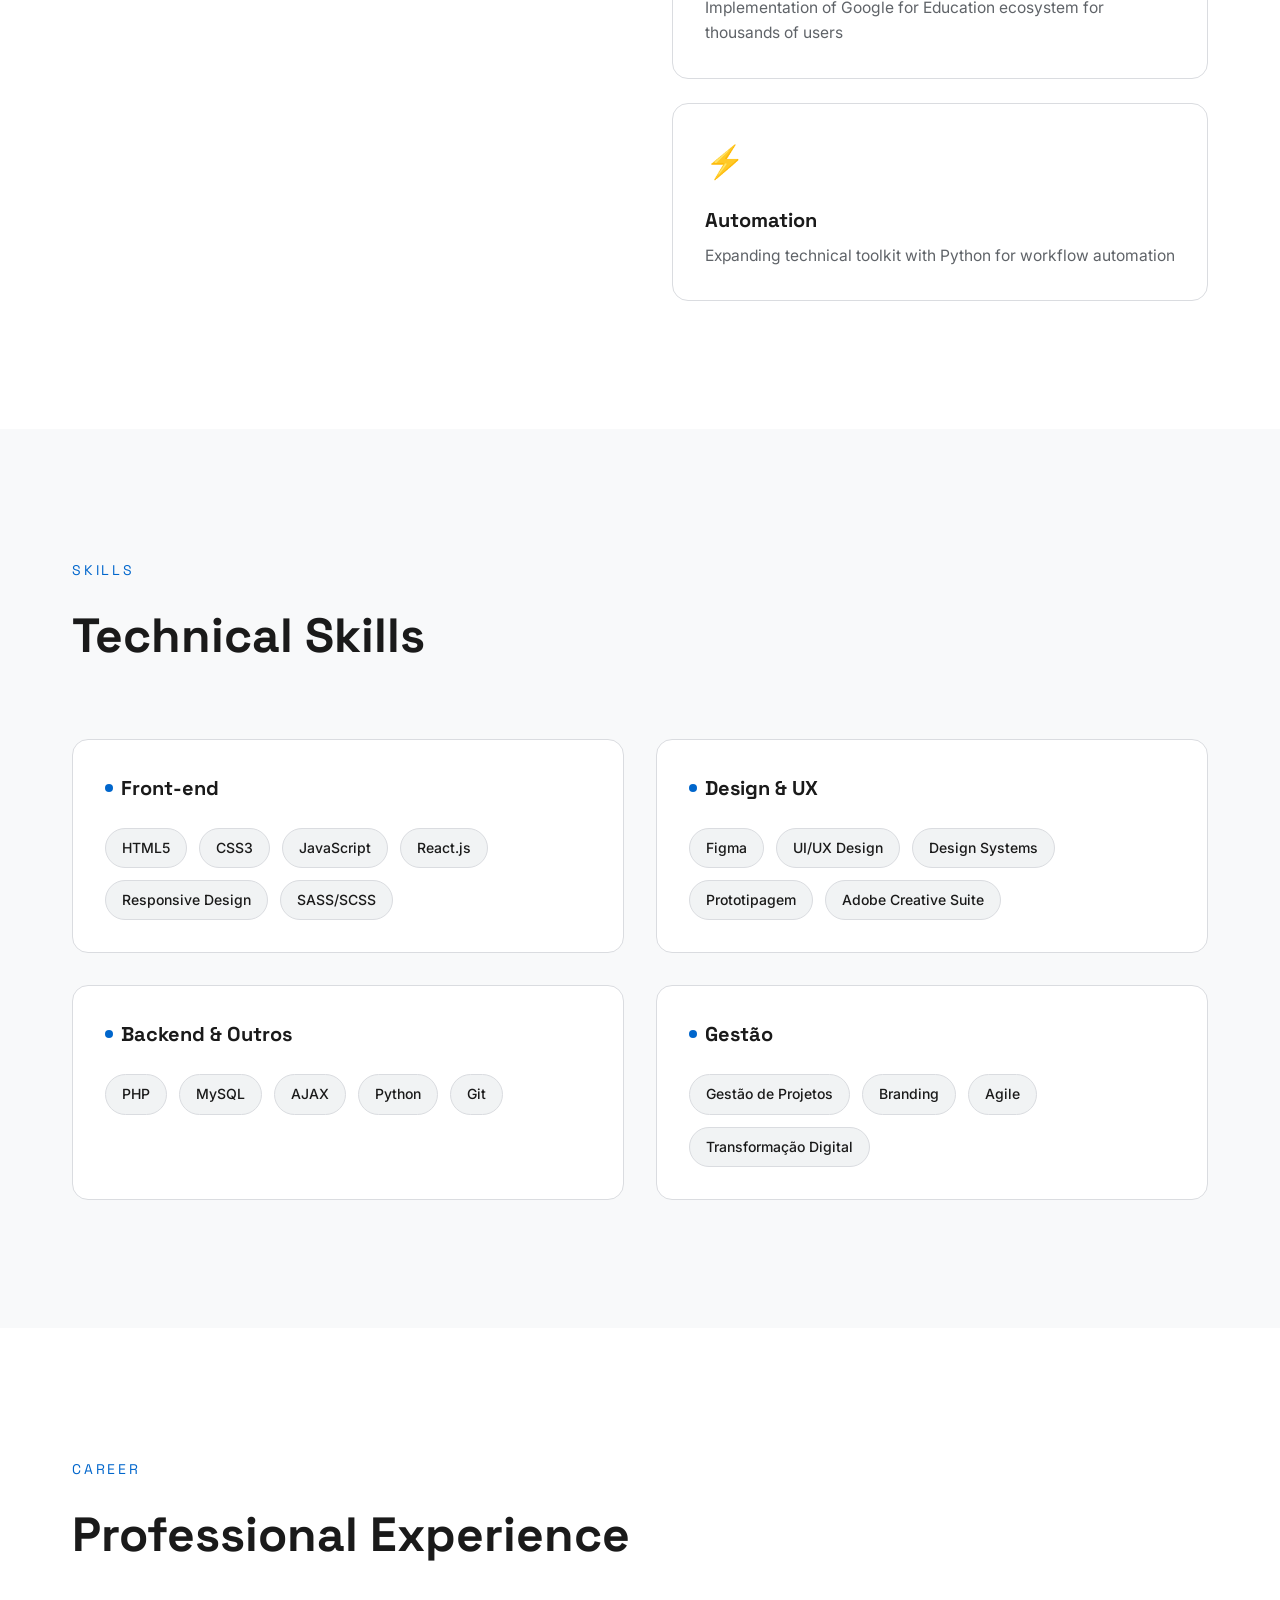
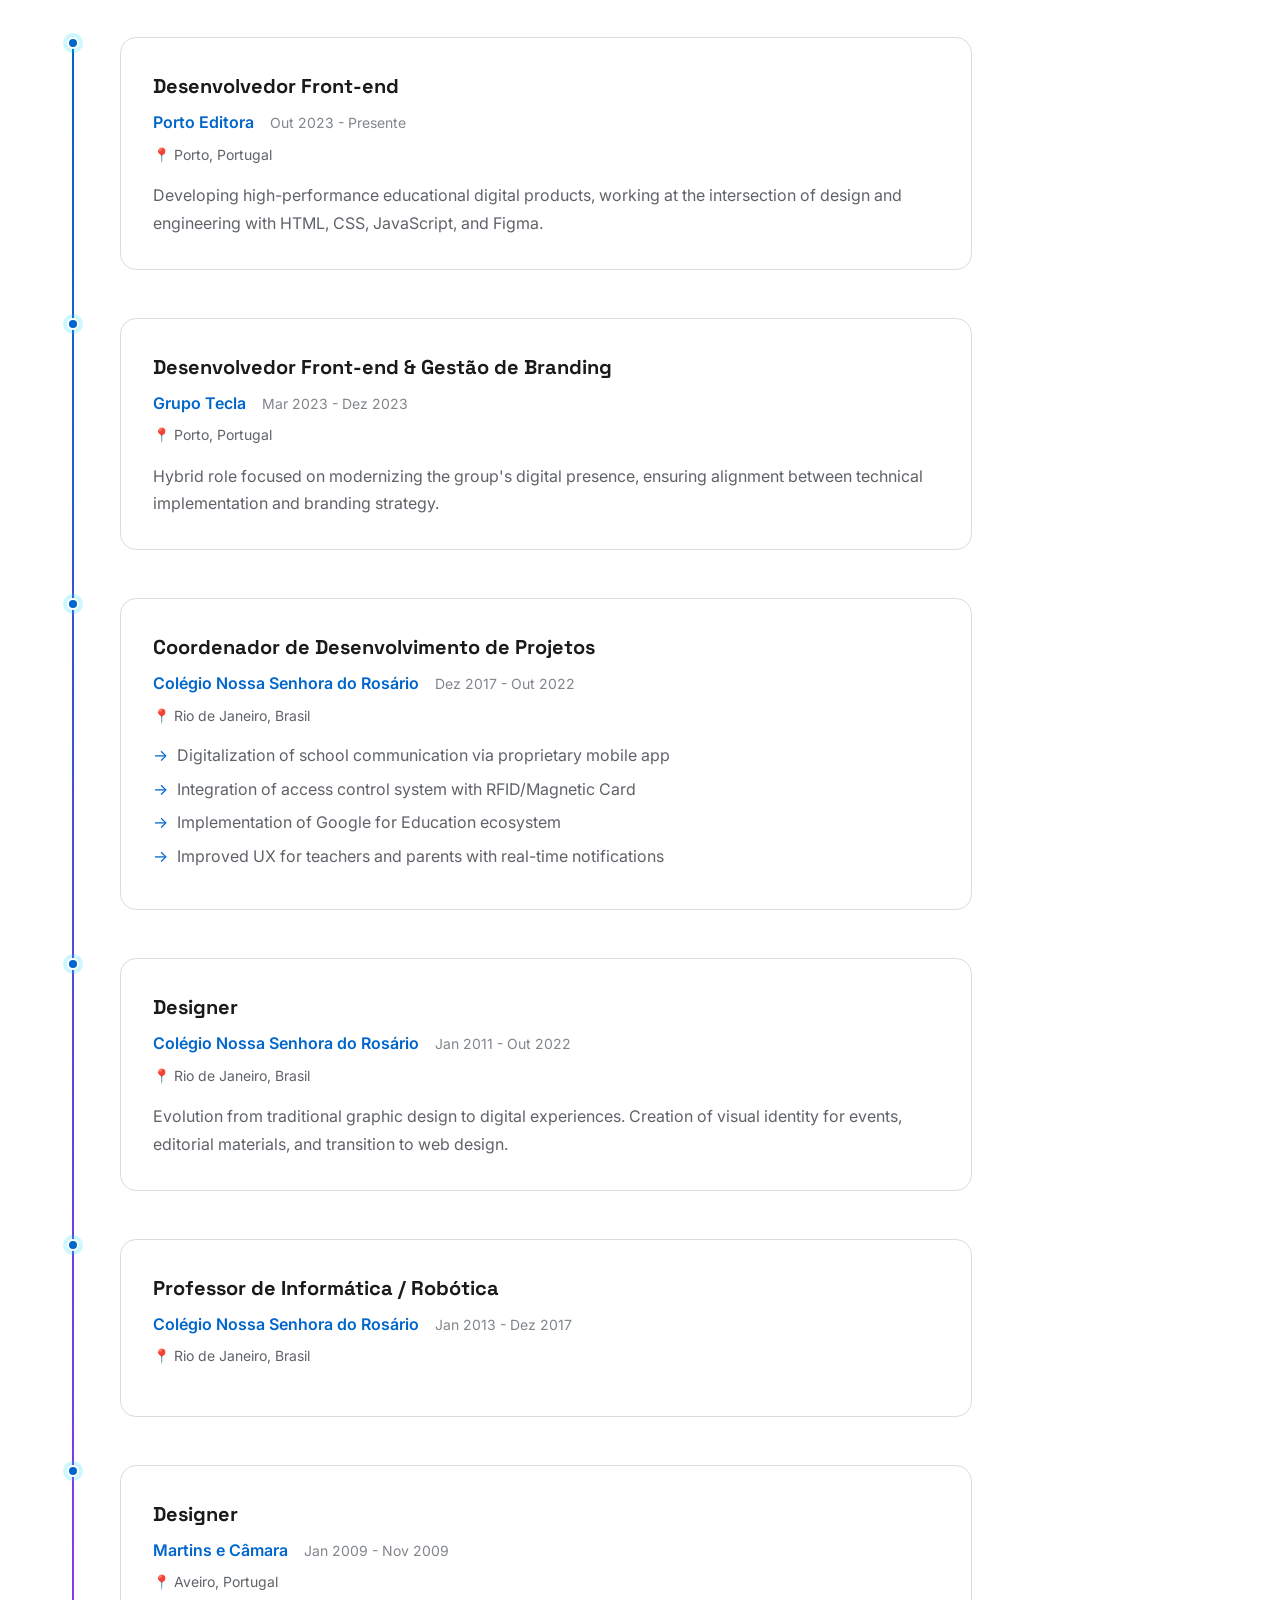
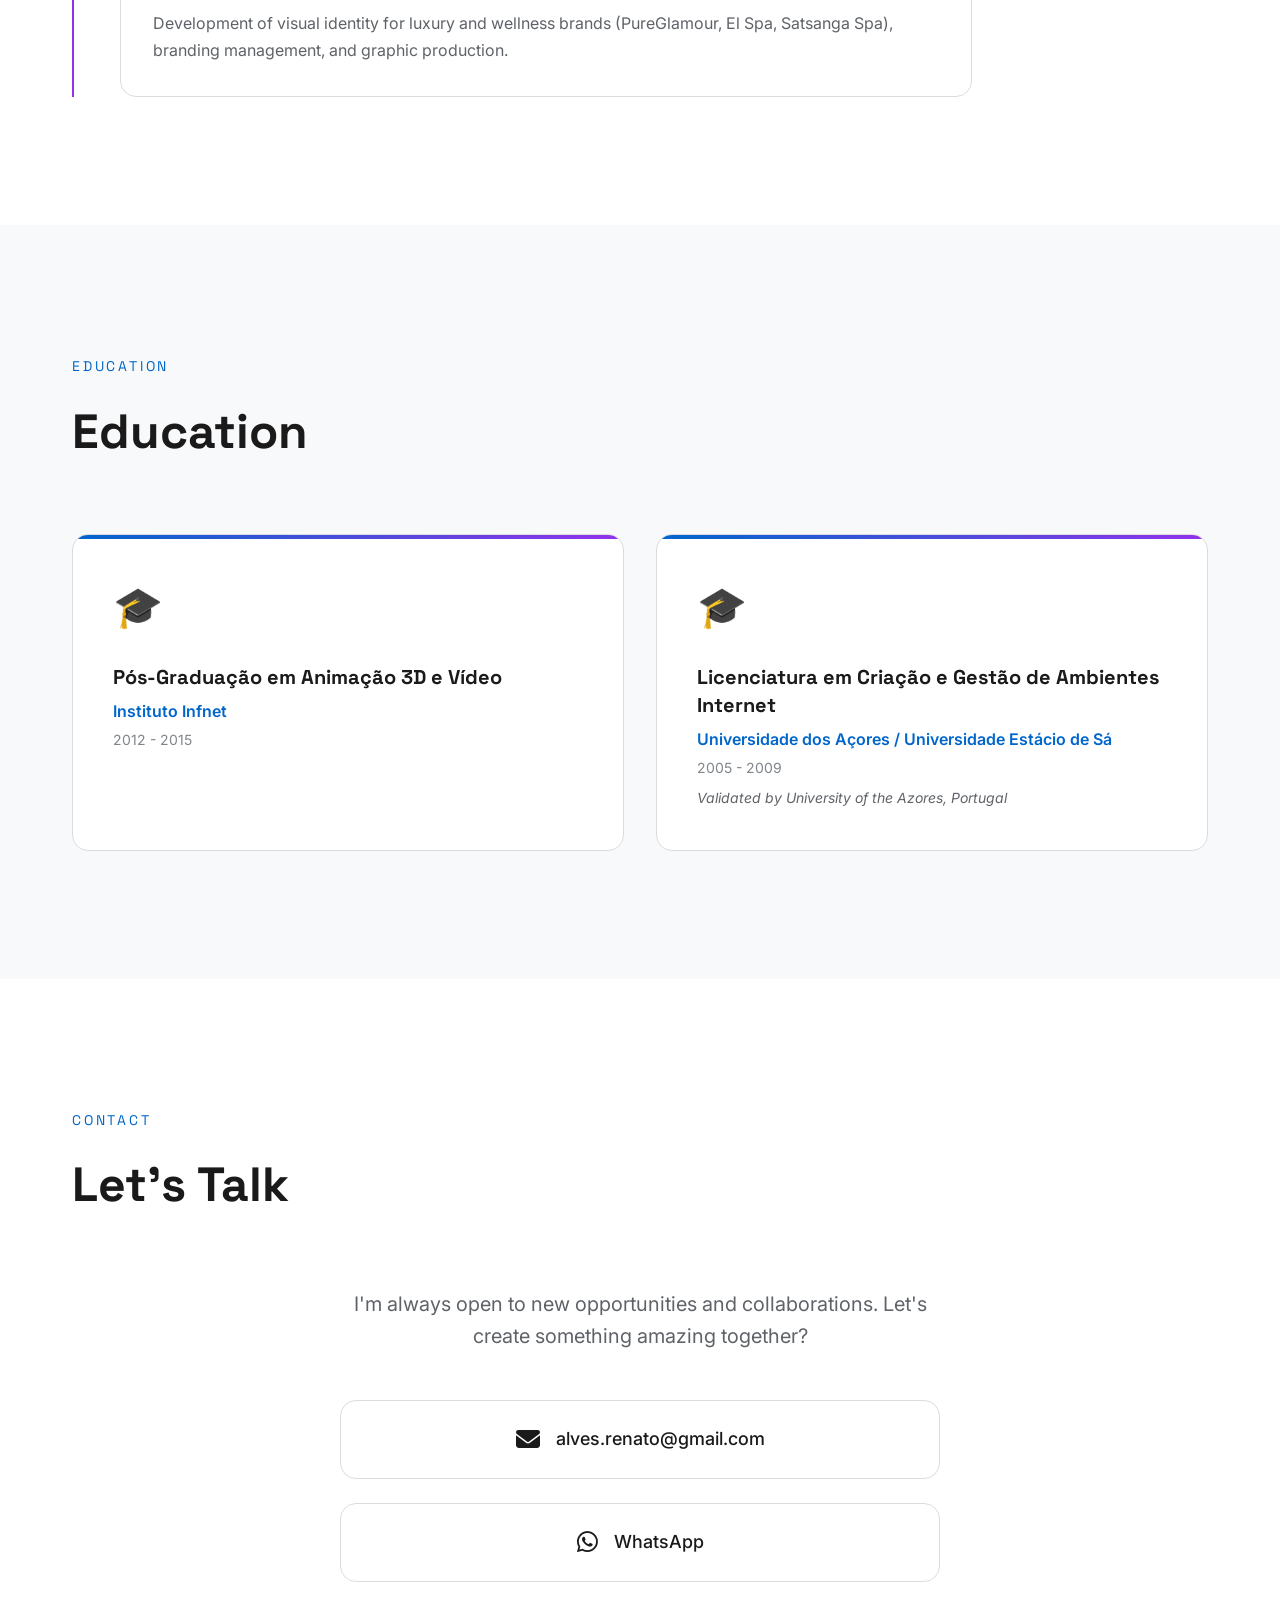
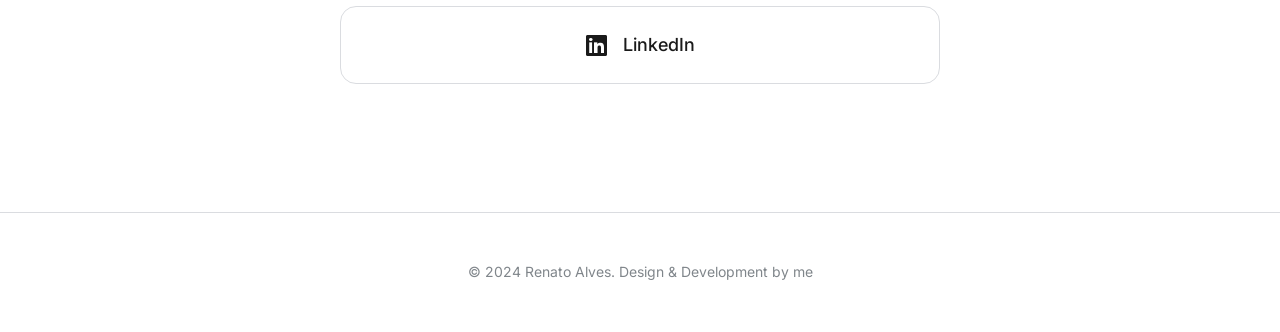
==== commit be935da9: "Melhorias no site." ====
--- a/index.html
+++ b/index.html
@@ -6,6 +6,7 @@
     <title>Renato Alves - Design Engineer & Front-end Developer</title>
     <meta name="description" content="Renato Alves - Design Engineer | Front-end Developer | UX/UI Specialist with 15+ years experience">
     <link rel="stylesheet" href="style.css">
+    <link rel="stylesheet" href="https://cdnjs.cloudflare.com/ajax/libs/font-awesome/6.5.1/css/all.min.css">
     <link rel="preconnect" href="https://fonts.googleapis.com">
     <link rel="preconnect" href="https://fonts.gstatic.com" crossorigin>
     <link href="https://fonts.googleapis.com/css2?family=Inter:wght@300;400;500;600;700&family=Space+Grotesk:wght@400;500;600;700&display=swap" rel="stylesheet">
@@ -14,7 +15,9 @@
     <!-- Navigation -->
     <nav class="nav">
         <div class="nav-container">
-            <div class="logo">RA.</div>
+            <div class="logo">
+                <img src="https://media.licdn.com/dms/image/v2/C4D03AQGVwJKQXcGehg/profile-displayphoto-shrink_200_200/profile-displayphoto-shrink_200_200/0/1605822047459?e=1775088000&v=beta&t=z4FtobdqvUmcQ_oBYfqbTtQ8_Xc2ShzcY1gF5hm8HG0" alt="Renato Alves" class="logo-img">
+            </div>
             <div class="nav-controls">
                 <div class="lang-switcher">
                     <button class="lang-btn active" data-lang="pt">PT</button>
@@ -46,7 +49,7 @@
                         <a href="#contact" class="btn btn-primary" data-i18n="contactBtn">Entrar em Contato</a>
                         <a href="#experience" class="btn btn-secondary" data-i18n="experienceBtn">Ver Experiência</a>
                     </div>
-                    <div class="hero-stats">
+                    <!-- <div class="hero-stats">
                         <div class="stat">
                             <span class="stat-number">15+</span>
                             <span class="stat-label" data-i18n="yearsExp">Anos Exp.</span>
@@ -54,12 +57,12 @@
                         <div class="stat">
                             <span class="stat-number">3</span>
                             <span class="stat-label" data-i18n="languages">Idiomas</span>
-                        </div>
+                        </div> 
                         <div class="stat">
                             <span class="stat-number">∞</span>
                             <span class="stat-label" data-i18n="passion">Paixão</span>
                         </div>
-                    </div>
+                    </div> -->
                 </div>
             </div>
         </div>
@@ -310,15 +313,21 @@
                 </p>
                 <div class="contact-links">
                     <a href="mailto:alves.renato@gmail.com" class="contact-link">
-                        <span class="contact-icon">✉️</span>
+                        <span class="contact-icon">
+                            <i class="fa-solid fa-envelope"></i>
+                        </span>
                         <span>alves.renato@gmail.com</span>
                     </a>
-                    <a href="tel:+351934192942" class="contact-link">
-                        <span class="contact-icon">📱</span>
-                        <span>+351 93 419 2942</span>
+                    <a href="#" target="_blank" rel="noopener" class="contact-link js-whatsapp">
+                        <span class="contact-icon">
+                            <i class="fa-brands fa-whatsapp"></i>
+                        </span>
+                        <span>WhatsApp</span>
                     </a>
                     <a href="https://www.linkedin.com/in/alvesrenato" target="_blank" rel="noopener" class="contact-link">
-                        <span class="contact-icon">💼</span>
+                        <span class="contact-icon">
+                            <i class="fa-brands fa-linkedin"></i>
+                        </span>
                         <span>LinkedIn</span>
                     </a>
                 </div>
--- a/style.css
+++ b/style.css
@@ -122,13 +122,21 @@
 }
 
 .logo {
-    font-family: var(--font-display);
-    font-size: 1.5rem;
-    font-weight: 700;
-    background: linear-gradient(135deg, var(--gradient-start), var(--gradient-end));
-    -webkit-background-clip: text;
-    -webkit-text-fill-color: transparent;
-    background-clip: text;
+    display: flex;
+    align-items: center;
+}
+
+.logo-img {
+    width: 40px;
+    height: 40px;
+    border-radius: 50%;
+    object-fit: cover;
+    border: 2px solid var(--accent);
+    transition: transform var(--transition-fast);
+}
+
+.logo-img:hover {
+    transform: scale(1.1);
 }
 
 .nav-controls {
@@ -683,7 +691,31 @@
 }
 
 .contact-icon {
+    display: flex;
+    align-items: center;
+    justify-content: center;
+}
+
+.contact-icon i {
     font-size: 1.5rem;
+    transition: transform var(--transition-fast);
+}
+
+.contact-link:hover .contact-icon i {
+    transform: scale(1.1);
+}
+
+/* Specific Brand Colors on Hover */
+.contact-link:hover .contact-icon {
+    color: var(--accent);
+}
+
+.contact-link.js-whatsapp:hover .contact-icon {
+    color: #25D366;
+}
+
+.contact-link[href*="linkedin"]:hover .contact-icon {
+    color: #0077B5;
 }
 
 /* Footer */
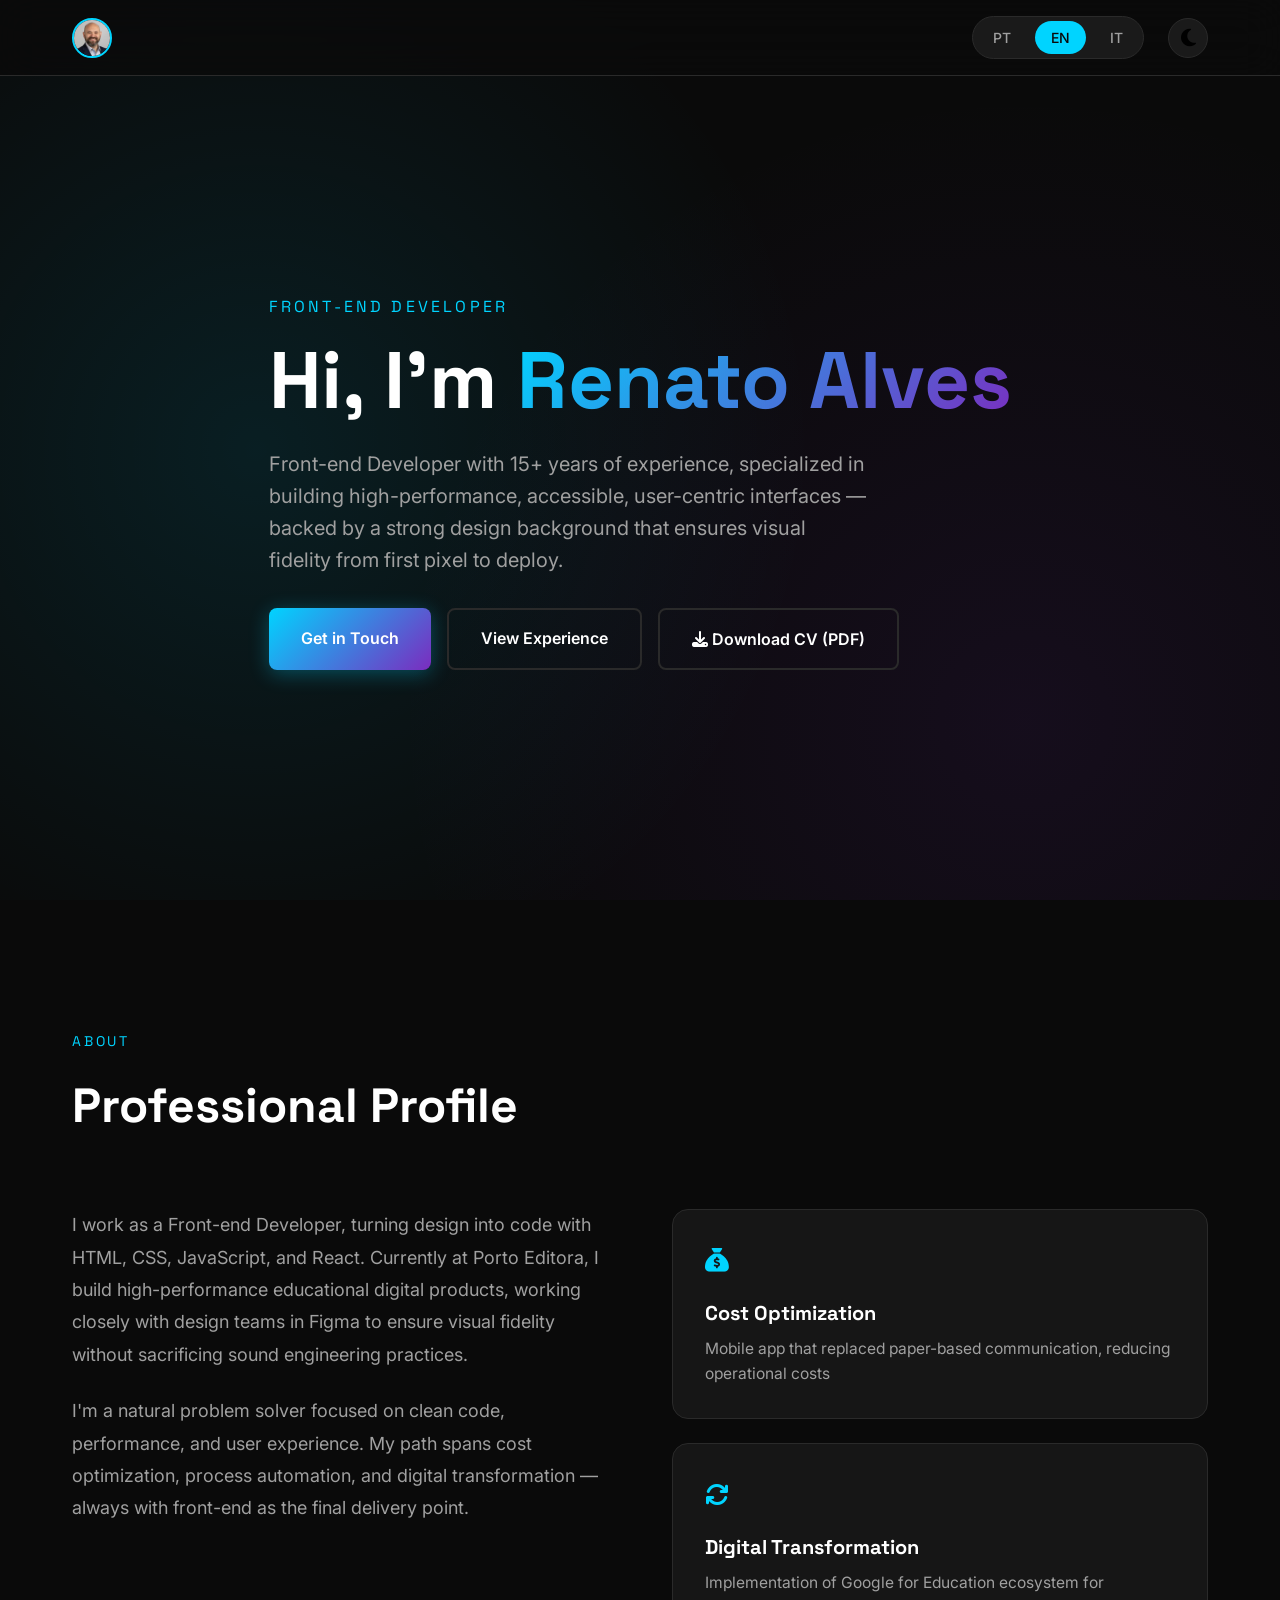
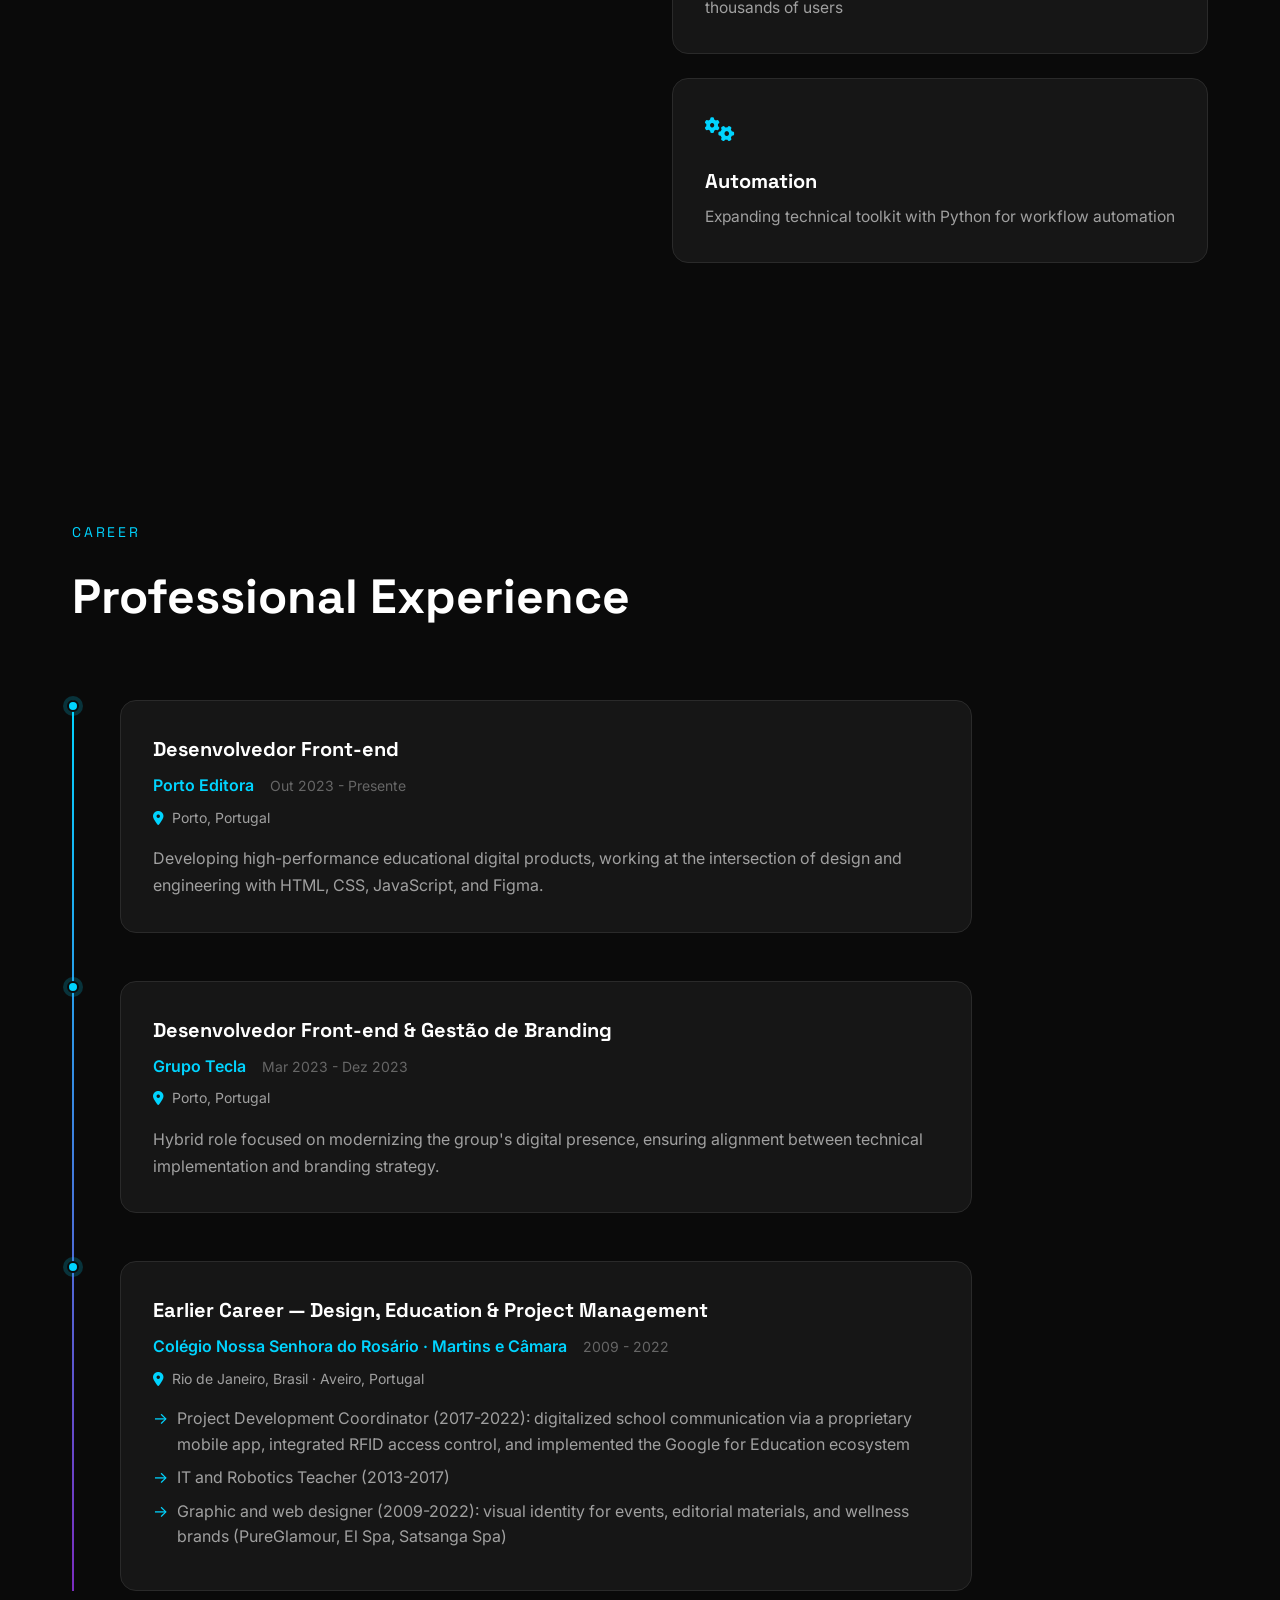
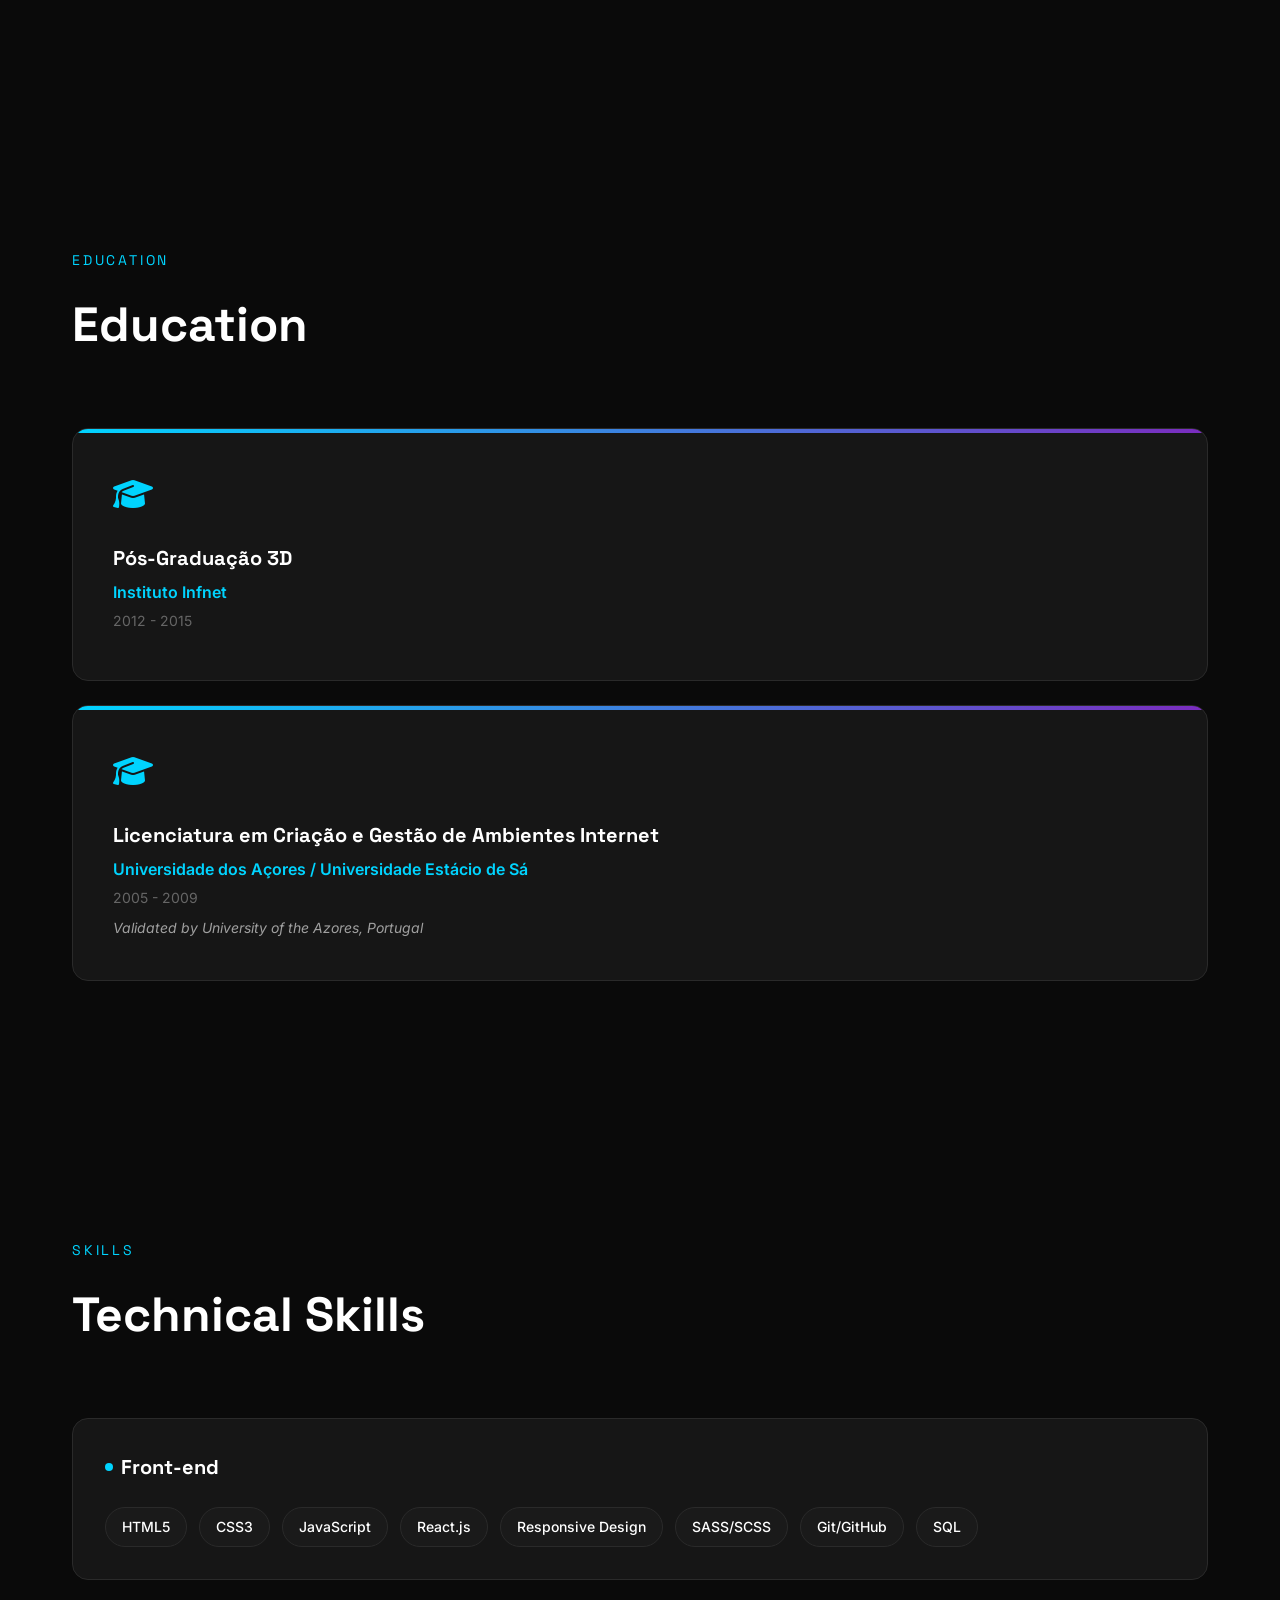
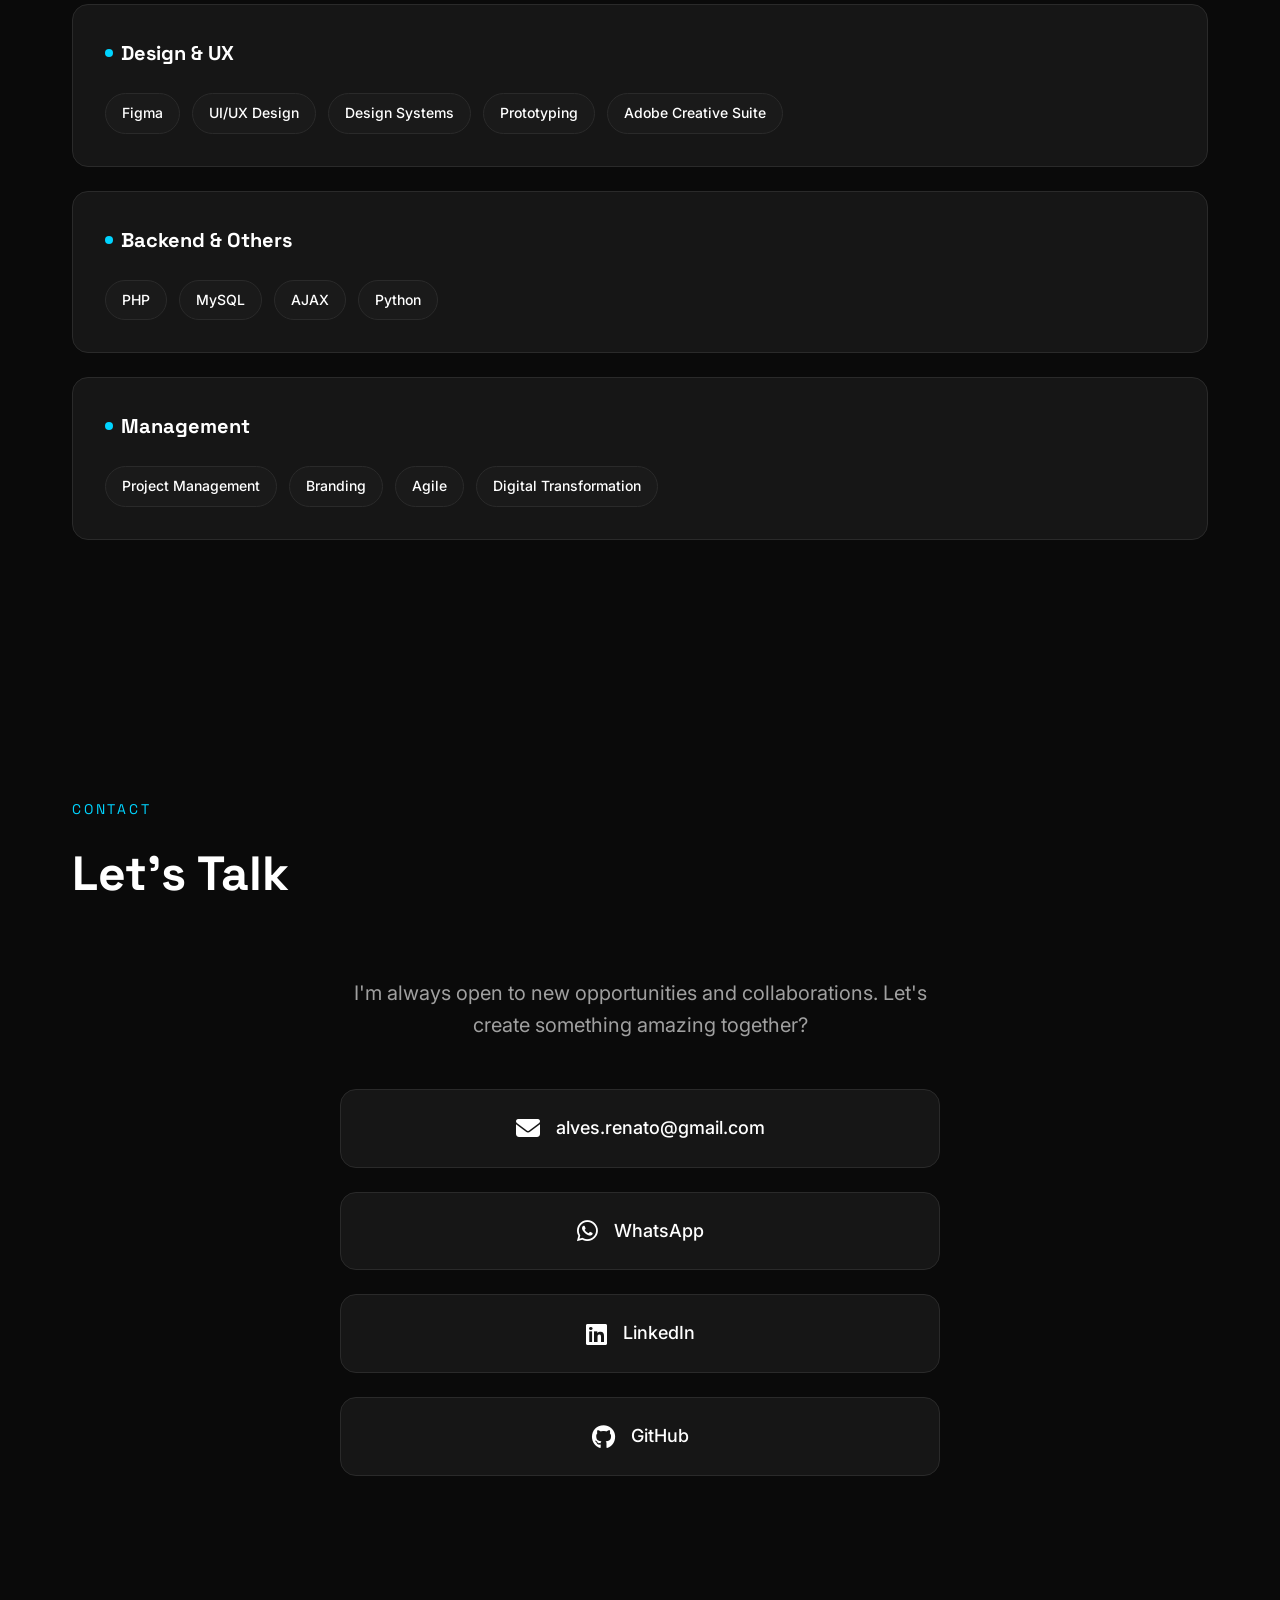
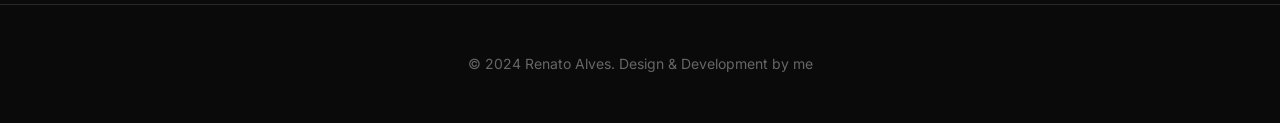
==== commit a1580f5b: "Reposiciona currículo para front-end, redesenha PDF e melhora UX - Foco em Front-end Developer no tí" ====
--- a/index.html
+++ b/index.html
@@ -3,9 +3,25 @@
 <head>
     <meta charset="UTF-8">
     <meta name="viewport" content="width=device-width, initial-scale=1.0">
-    <title>Renato Alves - Design Engineer & Front-end Developer</title>
-    <meta name="description" content="Renato Alves - Design Engineer | Front-end Developer | UX/UI Specialist with 15+ years experience">
+    <title>Renato Alves - Front-end Developer</title>
+    <meta name="description" content="Renato Alves - Front-end Developer | HTML, CSS, JavaScript, React with 15+ years experience building high-performance digital products">
+
+    <!-- Open Graph / Facebook -->
+    <meta property="og:type" content="website">
+    <meta property="og:url" content="https://alvesrenato.github.io/">
+    <meta property="og:title" content="Renato Alves - Front-end Developer">
+    <meta property="og:description" content="Renato Alves - Front-end Developer | HTML, CSS, JavaScript, React with 15+ years experience building high-performance digital products">
+    <meta property="og:image" content="https://alvesrenato.github.io/avatar-og.jpg">
+
+    <!-- Twitter -->
+    <meta property="twitter:card" content="summary_large_image">
+    <meta property="twitter:url" content="https://alvesrenato.github.io/">
+    <meta property="twitter:title" content="Renato Alves - Front-end Developer">
+    <meta property="twitter:description" content="Renato Alves - Front-end Developer | HTML, CSS, JavaScript, React with 15+ years experience building high-performance digital products">
+    <meta property="twitter:image" content="https://alvesrenato.github.io/avatar-og.jpg">
+
     <link rel="stylesheet" href="style.css">
+    <link rel="icon" href="avatar.jpg">
     <link rel="stylesheet" href="https://cdnjs.cloudflare.com/ajax/libs/font-awesome/6.5.1/css/all.min.css">
     <link rel="preconnect" href="https://fonts.googleapis.com">
     <link rel="preconnect" href="https://fonts.gstatic.com" crossorigin>
@@ -16,7 +32,9 @@
     <nav class="nav">
         <div class="nav-container">
             <div class="logo">
-                <img src="https://media.licdn.com/dms/image/v2/C4D03AQGVwJKQXcGehg/profile-displayphoto-shrink_200_200/profile-displayphoto-shrink_200_200/0/1605822047459?e=1775088000&v=beta&t=z4FtobdqvUmcQ_oBYfqbTtQ8_Xc2ShzcY1gF5hm8HG0" alt="Renato Alves" class="logo-img">
+                <button type="button" class="logo-btn" aria-label="Ver foto ampliada">
+                    <img src="avatar.jpg" alt="Renato Alves" class="logo-img">
+                </button>
             </div>
             <div class="nav-controls">
                 <div class="lang-switcher">
@@ -25,7 +43,7 @@
                     <button class="lang-btn" data-lang="it">IT</button>
                 </div>
                 <button class="theme-toggle" aria-label="Toggle theme">
-                    <span class="theme-icon">🌙</span>
+                    <i class="fa-solid fa-moon theme-icon"></i>
                 </button>
             </div>
         </div>
@@ -36,19 +54,31 @@
         <div class="container">
             <div class="hero-content">
                 <div class="hero-text">
-                    <p class="hero-subtitle" data-i18n="role">Design Engineer & Front-end Developer</p>
+                    <p class="hero-subtitle" data-i18n="role">Front-end Developer</p>
                     <h1 class="hero-title">
                         <span data-i18n="greeting">Olá, sou</span>
                         <span class="highlight">Renato Alves</span>
                     </h1>
+                    <div class="print-contact">
+                        <span><i class="fa-solid fa-envelope"></i> alves.renato@gmail.com</span>
+                        <span><i class="fa-solid fa-location-dot"></i> Porto, Portugal</span>
+                        <span><i class="fa-brands fa-linkedin"></i> linkedin.com/in/alvesrenato</span>
+                        <span><i class="fa-brands fa-github"></i> github.com/alvesrenato</span>
+                    </div>
                     <p class="hero-description" data-i18n="heroDesc">
-                        Com mais de 15 anos de experiência, construo pontes entre design e engenharia 
-                        para criar produtos digitais de alta performance e centrados no usuário.
+                        Desenvolvedor Front-end com mais de 15 anos de experiência, especializado em
+                        interfaces performáticas, acessíveis e centradas no usuário — com uma base
+                        sólida em design que garante fidelidade visual do primeiro pixel ao deploy.
                     </p>
                     <div class="hero-cta">
                         <a href="#contact" class="btn btn-primary" data-i18n="contactBtn">Entrar em Contato</a>
                         <a href="#experience" class="btn btn-secondary" data-i18n="experienceBtn">Ver Experiência</a>
-                    </div>
+                        <button type="button" class="btn btn-secondary js-download-cv">
+                            <i class="fa-solid fa-download"></i>&nbsp;
+                            <span data-i18n="downloadBtn">Baixar Currículo (PDF)</span>
+                        </button>
+                    </div>
+                    
                     <!-- <div class="hero-stats">
                         <div class="stat">
                             <span class="stat-number">15+</span>
@@ -79,30 +109,30 @@
             <div class="about-grid">
                 <div class="about-text">
                     <p data-i18n="aboutP1">
-                        Como Design Engineer, atuo no ponto de interseção entre design e desenvolvimento, 
-                        garantindo fidelidade visual e escalabilidade técnica. Atualmente sou Desenvolvedor 
-                        Front-end na Porto Editora, onde utilizo HTML, CSS, JavaScript e Figma para criar 
-                        experiências digitais centradas no usuário.
+                        Atuo como Desenvolvedor Front-end, transformando design em código com HTML, CSS,
+                        JavaScript e React. Atualmente na Porto Editora, construo produtos digitais
+                        educacionais de alta performance, trabalhando lado a lado com times de design em
+                        Figma para garantir fidelidade visual sem abrir mão de boas práticas de engenharia.
                     </p>
                     <p data-i18n="aboutP2">
-                        Sou um solucionador nato de problemas, com paixão por criar soluções eficientes. 
-                        Ao longo da carreira, transformei desafios de negócio em sucessos digitais, 
-                        desde otimização de custos até transformação digital completa.
+                        Sou um solucionador nato de problemas, com foco em código limpo, performance e
+                        experiência do usuário. Minha trajetória passa por otimização de custos, automação
+                        de processos e transformação digital — sempre com o front-end como ponto de entrega final.
                     </p>
                 </div>
                 <div class="about-highlights">
                     <div class="highlight-card">
-                        <div class="highlight-icon">💡</div>
+                        <div class="highlight-icon"><i class="fa-solid fa-sack-dollar"></i></div>
                         <h3 data-i18n="highlight1Title">Otimização de Custos</h3>
                         <p data-i18n="highlight1Desc">App mobile que substituiu comunicação em papel, reduzindo custos operacionais</p>
                     </div>
                     <div class="highlight-card">
-                        <div class="highlight-icon">🚀</div>
+                        <div class="highlight-icon"><i class="fa-solid fa-arrows-rotate"></i></div>
                         <h3 data-i18n="highlight2Title">Transformação Digital</h3>
                         <p data-i18n="highlight2Desc">Implementação do ecossistema Google for Education para milhares de usuários</p>
                     </div>
                     <div class="highlight-card">
-                        <div class="highlight-icon">⚡</div>
+                        <div class="highlight-icon"><i class="fa-solid fa-gears"></i></div>
                         <h3 data-i18n="highlight3Title">Automação</h3>
                         <p data-i18n="highlight3Desc">Expansão do toolkit técnico com Python para automação de workflows</p>
                     </div>
@@ -112,7 +142,96 @@
     </section>
 
     <!-- Skills Section -->
-    <section id="skills" class="section section-alt">
+    <!-- Experience Section -->
+    <section id="experience" class="section">
+        <div class="container">
+            <div class="section-header">
+                <span class="section-tag" data-i18n="expTag">Carreira</span>
+                <h2 class="section-title" data-i18n="expTitle">Experiência Profissional</h2>
+            </div>
+            <div class="timeline">
+                <!-- Porto Editora -->
+                <div class="timeline-item">
+                    <div class="timeline-marker"></div>
+                    <div class="timeline-content">
+                        <div class="timeline-header">
+                            <h3 class="timeline-title">Desenvolvedor Front-end</h3>
+                            <span class="timeline-company">Porto Editora</span>
+                            <span class="timeline-date">Out 2023 - Presente</span>
+                        </div>
+                        <p class="timeline-location"><i class="fa-solid fa-location-dot"></i> Porto, Portugal</p>
+                        <p class="timeline-desc" data-i18n="exp1Desc">
+                            Desenvolvimento de produtos digitais educacionais de alta performance, 
+                            atuando na interseção entre design e engenharia com HTML, CSS, JavaScript e Figma.
+                        </p>
+                    </div>
+                </div>
+
+                <!-- Grupo Tecla -->
+                <div class="timeline-item">
+                    <div class="timeline-marker"></div>
+                    <div class="timeline-content">
+                        <div class="timeline-header">
+                            <h3 class="timeline-title">Desenvolvedor Front-end & Gestão de Branding</h3>
+                            <span class="timeline-company">Grupo Tecla</span>
+                            <span class="timeline-date">Mar 2023 - Dez 2023</span>
+                        </div>
+                        <p class="timeline-location"><i class="fa-solid fa-location-dot"></i> Porto, Portugal</p>
+                        <p class="timeline-desc" data-i18n="exp2Desc">
+                            Atuação híbrida focada na modernização da presença digital do grupo, 
+                            garantindo alinhamento entre implementação técnica e estratégia de branding.
+                        </p>
+                    </div>
+                </div>
+
+                <!-- Carreira Anterior (condensada) -->
+                <div class="timeline-item">
+                    <div class="timeline-marker"></div>
+                    <div class="timeline-content">
+                        <div class="timeline-header">
+                            <h3 class="timeline-title" data-i18n="expEarlierTitle">Carreira Anterior — Design, Educação & Gestão de Projetos</h3>
+                            <span class="timeline-company">Colégio Nossa Senhora do Rosário · Martins e Câmara</span>
+                            <span class="timeline-date">2009 - 2022</span>
+                        </div>
+                        <p class="timeline-location"><i class="fa-solid fa-location-dot"></i> Rio de Janeiro, Brasil · Aveiro, Portugal</p>
+                        <ul class="timeline-achievements">
+                            <li data-i18n="expEarlierLi1">Coordenador de Desenvolvimento de Projetos (2017-2022): digitalização da comunicação escolar via app mobile próprio, integração de controle de acessos RFID e implementação do ecossistema Google for Education</li>
+                            <li data-i18n="expEarlierLi2">Professor de Informática e Robótica (2013-2017)</li>
+                            <li data-i18n="expEarlierLi3">Designer gráfico e web (2009-2022): identidade visual para eventos, materiais editoriais e marcas de bem-estar (PureGlamour, El Spa, Satsanga Spa)</li>
+                        </ul>
+                    </div>
+                </div>
+            </div>
+        </div>
+    </section>
+
+    <!-- Education Section -->
+    <section id="education" class="section">
+        <div class="container">
+            <div class="section-header">
+                <span class="section-tag" data-i18n="eduTag">Formação</span>
+                <h2 class="section-title" data-i18n="eduTitle">Educação</h2>
+            </div>
+            <div class="education-grid">
+                <div class="education-card">
+                    <div class="education-icon"><i class="fa-solid fa-graduation-cap"></i></div>
+                    <h3 class="education-title">Pós-Graduação 3D</h3>
+                    <p class="education-institution">Instituto Infnet</p>
+                    <p class="education-date">2012 - 2015</p>
+                </div>
+                <div class="education-card">
+                    <div class="education-icon"><i class="fa-solid fa-graduation-cap"></i></div>
+                    <h3 class="education-title">Licenciatura em Criação e Gestão de Ambientes Internet</h3>
+                    <p class="education-institution">Universidade dos Açores / Universidade Estácio de Sá</p>
+                    <p class="education-date">2005 - 2009</p>
+                    <p class="education-note" data-i18n="eduNote">Validado pela Universidade dos Açores, Portugal</p>
+                </div>
+            </div>
+        </div>
+    </section>
+
+    <!-- Skills Section -->
+    <section id="skills" class="section">
         <div class="container">
             <div class="section-header">
                 <span class="section-tag" data-i18n="skillsTag">Competências</span>
@@ -128,6 +247,8 @@
                         <span class="skill-tag">React.js</span>
                         <span class="skill-tag">Responsive Design</span>
                         <span class="skill-tag">SASS/SCSS</span>
+                        <span class="skill-tag">Git/GitHub</span>
+                        <span class="skill-tag">SQL</span>
                     </div>
                 </div>
                 <div class="skill-category">
@@ -136,164 +257,27 @@
                         <span class="skill-tag">Figma</span>
                         <span class="skill-tag">UI/UX Design</span>
                         <span class="skill-tag">Design Systems</span>
-                        <span class="skill-tag">Prototipagem</span>
+                        <span class="skill-tag" data-i18n="skillPrototyping">Prototipagem</span>
                         <span class="skill-tag">Adobe Creative Suite</span>
                     </div>
                 </div>
                 <div class="skill-category">
-                    <h3 class="skill-category-title">Backend & Outros</h3>
+                    <h3 class="skill-category-title" data-i18n="skillBackendOthers">Backend & Outros</h3>
                     <div class="skill-tags">
                         <span class="skill-tag">PHP</span>
                         <span class="skill-tag">MySQL</span>
                         <span class="skill-tag">AJAX</span>
                         <span class="skill-tag">Python</span>
-                        <span class="skill-tag">Git</span>
                     </div>
                 </div>
                 <div class="skill-category">
-                    <h3 class="skill-category-title">Gestão</h3>
+                    <h3 class="skill-category-title" data-i18n="skillManagement">Gestão</h3>
                     <div class="skill-tags">
-                        <span class="skill-tag">Gestão de Projetos</span>
+                        <span class="skill-tag" data-i18n="skillProjectManagement">Gestão de Projetos</span>
                         <span class="skill-tag">Branding</span>
                         <span class="skill-tag">Agile</span>
-                        <span class="skill-tag">Transformação Digital</span>
-                    </div>
-                </div>
-            </div>
-        </div>
-    </section>
-
-    <!-- Experience Section -->
-    <section id="experience" class="section">
-        <div class="container">
-            <div class="section-header">
-                <span class="section-tag" data-i18n="expTag">Carreira</span>
-                <h2 class="section-title" data-i18n="expTitle">Experiência Profissional</h2>
-            </div>
-            <div class="timeline">
-                <!-- Porto Editora -->
-                <div class="timeline-item">
-                    <div class="timeline-marker"></div>
-                    <div class="timeline-content">
-                        <div class="timeline-header">
-                            <h3 class="timeline-title">Desenvolvedor Front-end</h3>
-                            <span class="timeline-company">Porto Editora</span>
-                            <span class="timeline-date">Out 2023 - Presente</span>
-                        </div>
-                        <p class="timeline-location">📍 Porto, Portugal</p>
-                        <p class="timeline-desc" data-i18n="exp1Desc">
-                            Desenvolvimento de produtos digitais educacionais de alta performance, 
-                            atuando na interseção entre design e engenharia com HTML, CSS, JavaScript e Figma.
-                        </p>
-                    </div>
-                </div>
-
-                <!-- Grupo Tecla -->
-                <div class="timeline-item">
-                    <div class="timeline-marker"></div>
-                    <div class="timeline-content">
-                        <div class="timeline-header">
-                            <h3 class="timeline-title">Desenvolvedor Front-end & Gestão de Branding</h3>
-                            <span class="timeline-company">Grupo Tecla</span>
-                            <span class="timeline-date">Mar 2023 - Dez 2023</span>
-                        </div>
-                        <p class="timeline-location">📍 Porto, Portugal</p>
-                        <p class="timeline-desc" data-i18n="exp2Desc">
-                            Atuação híbrida focada na modernização da presença digital do grupo, 
-                            garantindo alinhamento entre implementação técnica e estratégia de branding.
-                        </p>
-                    </div>
-                </div>
-
-                <!-- Colégio Nossa Senhora do Rosário - Coordenador -->
-                <div class="timeline-item">
-                    <div class="timeline-marker"></div>
-                    <div class="timeline-content">
-                        <div class="timeline-header">
-                            <h3 class="timeline-title">Coordenador de Desenvolvimento de Projetos</h3>
-                            <span class="timeline-company">Colégio Nossa Senhora do Rosário</span>
-                            <span class="timeline-date">Dez 2017 - Out 2022</span>
-                        </div>
-                        <p class="timeline-location">📍 Rio de Janeiro, Brasil</p>
-                        <ul class="timeline-achievements">
-                            <li data-i18n="exp3Li1">Digitalização da comunicação escolar via app mobile próprio</li>
-                            <li data-i18n="exp3Li2">Integração de sistema de controle de acessos com RFID/Cartão Magnético</li>
-                            <li data-i18n="exp3Li3">Implementação do ecossistema Google for Education</li>
-                            <li data-i18n="exp3Li4">Melhoria da UX para professores e pais com notificações em tempo real</li>
-                        </ul>
-                    </div>
-                </div>
-
-                <!-- Colégio - Designer -->
-                <div class="timeline-item">
-                    <div class="timeline-marker"></div>
-                    <div class="timeline-content">
-                        <div class="timeline-header">
-                            <h3 class="timeline-title">Designer</h3>
-                            <span class="timeline-company">Colégio Nossa Senhora do Rosário</span>
-                            <span class="timeline-date">Jan 2011 - Out 2022</span>
-                        </div>
-                        <p class="timeline-location">📍 Rio de Janeiro, Brasil</p>
-                        <p class="timeline-desc" data-i18n="exp4Desc">
-                            Evolução do design gráfico tradicional para experiências digitais. 
-                            Criação de identidade visual para eventos, materiais editoriais e transição para web design.
-                        </p>
-                    </div>
-                </div>
-
-                <!-- Professor -->
-                <div class="timeline-item">
-                    <div class="timeline-marker"></div>
-                    <div class="timeline-content">
-                        <div class="timeline-header">
-                            <h3 class="timeline-title">Professor de Informática / Robótica</h3>
-                            <span class="timeline-company">Colégio Nossa Senhora do Rosário</span>
-                            <span class="timeline-date">Jan 2013 - Dez 2017</span>
-                        </div>
-                        <p class="timeline-location">📍 Rio de Janeiro, Brasil</p>
-                    </div>
-                </div>
-
-                <!-- Martins e Câmara -->
-                <div class="timeline-item">
-                    <div class="timeline-marker"></div>
-                    <div class="timeline-content">
-                        <div class="timeline-header">
-                            <h3 class="timeline-title">Designer</h3>
-                            <span class="timeline-company">Martins e Câmara</span>
-                            <span class="timeline-date">Jan 2009 - Nov 2009</span>
-                        </div>
-                        <p class="timeline-location">📍 Aveiro, Portugal</p>
-                        <p class="timeline-desc" data-i18n="exp5Desc">
-                            Desenvolvimento de identidade visual para marcas de luxo e bem-estar 
-                            (PureGlamour, El Spa, Satsanga Spa), gestão de branding e produção gráfica.
-                        </p>
-                    </div>
-                </div>
-            </div>
-        </div>
-    </section>
-
-    <!-- Education Section -->
-    <section id="education" class="section section-alt">
-        <div class="container">
-            <div class="section-header">
-                <span class="section-tag" data-i18n="eduTag">Formação</span>
-                <h2 class="section-title" data-i18n="eduTitle">Educação</h2>
-            </div>
-            <div class="education-grid">
-                <div class="education-card">
-                    <div class="education-icon">🎓</div>
-                    <h3 class="education-title">Pós-Graduação em Animação 3D e Vídeo</h3>
-                    <p class="education-institution">Instituto Infnet</p>
-                    <p class="education-date">2012 - 2015</p>
-                </div>
-                <div class="education-card">
-                    <div class="education-icon">🎓</div>
-                    <h3 class="education-title">Licenciatura em Criação e Gestão de Ambientes Internet</h3>
-                    <p class="education-institution">Universidade dos Açores / Universidade Estácio de Sá</p>
-                    <p class="education-date">2005 - 2009</p>
-                    <p class="education-note" data-i18n="eduNote">Validado pela Universidade dos Açores, Portugal</p>
+                        <span class="skill-tag" data-i18n="skillDigitalTransformation">Transformação Digital</span>
+                    </div>
                 </div>
             </div>
         </div>
@@ -330,6 +314,12 @@
                         </span>
                         <span>LinkedIn</span>
                     </a>
+                    <a href="https://github.com/alvesrenato" target="_blank" rel="noopener" class="contact-link">
+                        <span class="contact-icon">
+                            <i class="fa-brands fa-github"></i>
+                        </span>
+                        <span>GitHub</span>
+                    </a>
                 </div>
             </div>
         </div>
@@ -344,6 +334,17 @@
         </div>
     </footer>
 
+    <!-- Photo Modal -->
+    <div class="photo-modal" id="photoModal" aria-hidden="true">
+        <div class="photo-modal-backdrop"></div>
+        <button type="button" class="photo-modal-close" aria-label="Fechar">
+            <i class="fa-solid fa-xmark"></i>
+        </button>
+        <div class="photo-modal-content">
+            <img src="avatar-og.jpg" alt="Renato Alves" class="photo-modal-img">
+        </div>
+    </div>
+
     <script src="script.js"></script>
 </body>
 </html>
--- a/style.css
+++ b/style.css
@@ -22,9 +22,9 @@
     --container-width: 1200px;
 
     /* Transitions */
-    --transition-fast: 0.2s ease;
-    --transition-medium: 0.3s ease;
-    --transition-slow: 0.5s ease;
+    --transition-fast: 0.12s ease;
+    --transition-medium: 0.18s ease;
+    --transition-slow: 0.3s ease;
 }
 
 /* Light Theme */
@@ -126,6 +126,15 @@
     align-items: center;
 }
 
+.logo-btn {
+    background: none;
+    border: none;
+    padding: 0;
+    display: flex;
+    cursor: pointer;
+    border-radius: 50%;
+}
+
 .logo-img {
     width: 40px;
     height: 40px;
@@ -135,8 +144,71 @@
     transition: transform var(--transition-fast);
 }
 
-.logo-img:hover {
+.logo-btn:hover .logo-img {
     transform: scale(1.1);
+}
+
+/* Photo Modal */
+.photo-modal {
+    position: fixed;
+    inset: 0;
+    z-index: 2000;
+    display: flex;
+    align-items: center;
+    justify-content: center;
+    opacity: 0;
+    visibility: hidden;
+    transition: opacity var(--transition-medium);
+}
+
+.photo-modal.active {
+    opacity: 1;
+    visibility: visible;
+}
+
+.photo-modal-backdrop {
+    position: absolute;
+    inset: 0;
+    background: rgba(0, 0, 0, 0.85);
+}
+
+.photo-modal-content {
+    position: relative;
+    z-index: 1;
+    max-width: min(90vw, 500px);
+    max-height: 85vh;
+}
+
+.photo-modal-img {
+    display: block;
+    width: 100%;
+    height: auto;
+    border-radius: 1rem;
+    box-shadow: 0 20px 60px rgba(0, 0, 0, 0.5);
+}
+
+.photo-modal-close {
+    position: fixed;
+    top: 1.5rem;
+    right: 1.5rem;
+    z-index: 2;
+    width: 44px;
+    height: 44px;
+    border-radius: 50%;
+    border: 1px solid var(--border);
+    background: var(--bg-tertiary);
+    color: var(--text-primary);
+    font-size: 1.1rem;
+    cursor: pointer;
+    display: flex;
+    align-items: center;
+    justify-content: center;
+    transition: all var(--transition-fast);
+}
+
+.photo-modal-close:hover {
+    border-color: var(--accent);
+    color: var(--accent);
 }
 
 .nav-controls {
@@ -234,7 +306,7 @@
     text-transform: uppercase;
     letter-spacing: 0.2em;
     margin-bottom: 1rem;
-    animation: fadeInUp 0.6s ease;
+    animation: fadeInUp 0.35s ease;
 }
 
 .hero-title {
@@ -243,7 +315,7 @@
     font-weight: 700;
     line-height: 1.1;
     margin-bottom: 1.5rem;
-    animation: fadeInUp 0.6s ease 0.1s both;
+    animation: fadeInUp 0.35s ease 0.05s both;
 }
 
 .hero-title .highlight {
@@ -253,19 +325,30 @@
     background-clip: text;
 }
 
+.print-contact {
+    display: none;
+}
+
+.print-hint {
+    font-size: 0.8rem;
+    color: var(--text-muted);
+    margin-bottom: 3rem;
+    max-width: 500px;
+}
+
 .hero-description {
     font-size: 1.25rem;
     color: var(--text-secondary);
     max-width: 600px;
     margin-bottom: 2rem;
-    animation: fadeInUp 0.6s ease 0.2s both;
+    animation: fadeInUp 0.35s ease 0.1s both;
 }
 
 .hero-cta {
     display: flex;
     gap: 1rem;
-    margin-bottom: 4rem;
-    animation: fadeInUp 0.6s ease 0.3s both;
+    margin-bottom: 1rem;
+    animation: fadeInUp 0.35s ease 0.15s both;
     flex-wrap: wrap;
 }
 
@@ -340,10 +423,6 @@
     position: relative;
 }
 
-.section-alt {
-    background: var(--bg-secondary);
-}
-
 .section-header {
     margin-bottom: 4rem;
 }
@@ -401,7 +480,8 @@
 }
 
 .highlight-icon {
-    font-size: 2rem;
+    font-size: 1.5rem;
+    color: var(--accent);
     margin-bottom: 1rem;
 }
 
@@ -420,8 +500,8 @@
 /* Skills Section */
 .skills-grid {
     display: grid;
-    grid-template-columns: repeat(2, 1fr);
-    gap: 2rem;
+    grid-template-columns: 1fr;
+    gap: 1.5rem;
 }
 
 .skill-category {
@@ -560,6 +640,11 @@
     margin-bottom: 1rem;
 }
 
+.timeline-location i {
+    color: var(--accent);
+    margin-right: 0.25rem;
+}
+
 .timeline-desc {
     color: var(--text-secondary);
     line-height: 1.7;
@@ -588,8 +673,8 @@
 /* Education Section */
 .education-grid {
     display: grid;
-    grid-template-columns: repeat(2, 1fr);
-    gap: 2rem;
+    grid-template-columns: 1fr;
+    gap: 1.5rem;
 }
 
 .education-card {
@@ -619,7 +704,8 @@
 }
 
 .education-icon {
-    font-size: 2.5rem;
+    font-size: 2rem;
+    color: var(--accent);
     margin-bottom: 1.5rem;
 }
 
@@ -754,8 +840,8 @@
 /* Scroll Reveal */
 .reveal {
     opacity: 0;
-    transform: translateY(30px);
-    transition: all 0.6s ease;
+    transform: translateY(16px);
+    transition: opacity 0.35s ease, transform 0.35s ease;
 }
 
 .reveal.active {
@@ -770,14 +856,6 @@
         gap: 3rem;
     }
 
-    .skills-grid {
-        grid-template-columns: 1fr;
-    }
-
-    .education-grid {
-        grid-template-columns: 1fr;
-    }
-
     .hero-stats {
         gap: 2rem;
     }
@@ -836,26 +914,247 @@
     }
 }
 
-/* Print Styles */
+/* Print Styles — Resume/PDF export */
 @media print {
+    @page {
+        size: A4;
+        margin: 1.3cm 1.6cm;
+    }
+
+    :root {
+        --bg-primary: #ffffff;
+        --bg-secondary: #f6f7f8;
+        --bg-tertiary: #eef0f2;
+        --text-primary: #1a1a1a;
+        --text-secondary: #45494d;
+        --text-muted: #6b6f73;
+        --accent: #0057a8;
+        --accent-hover: #00427e;
+        --border: #d6d9dc;
+        --card-bg: #ffffff;
+        --gradient-start: #0057a8;
+        --gradient-end: #0057a8;
+    }
+
+    * {
+        animation: none !important;
+        transition: none !important;
+        box-shadow: none !important;
+        text-shadow: none !important;
+        -webkit-print-color-adjust: exact;
+        print-color-adjust: exact;
+    }
+
+    body {
+        background: #fff;
+        color: var(--text-primary);
+        line-height: 1.45;
+    }
+
     .nav,
     .theme-toggle,
-    .lang-switcher {
-        display: none;
-    }
-
+    .lang-switcher,
+    .hero-cta,
+    .print-hint,
+    .hero-bg,
+    .photo-modal,
+    #contact,
+    .footer {
+        display: none !important;
+    }
+
+    .container {
+        max-width: 100%;
+        padding: 0;
+    }
+
+    /* Header */
     .hero {
         min-height: auto;
-        padding: 2rem 0;
-    }
-
+        display: block;
+        padding: 0 0 0.7rem;
+        border-bottom: 2px solid var(--accent);
+        margin-bottom: 1.1rem;
+    }
+
+    .hero-text {
+        display: flex;
+        flex-direction: column;
+    }
+
+    .hero-title {
+        order: 1;
+        font-size: 2rem;
+        margin-bottom: 0.2rem;
+    }
+
+    .hero-title > span:first-child {
+        display: none;
+    }
+
+    .hero-title .highlight {
+        background: none;
+        -webkit-text-fill-color: currentColor;
+        color: var(--accent);
+    }
+
+    .hero-subtitle {
+        order: 2;
+        font-size: 0.9rem;
+        margin-bottom: 0.5rem;
+    }
+
+    .print-contact {
+        order: 3;
+        display: flex;
+        flex-wrap: wrap;
+        gap: 0.3rem 1.25rem;
+        font-size: 0.75rem;
+        color: var(--text-secondary);
+        margin-bottom: 0.6rem;
+    }
+
+    .print-contact i {
+        color: var(--accent);
+        margin-right: 0.25rem;
+    }
+
+    .hero-description {
+        order: 4;
+        font-size: 0.8rem;
+        max-width: none;
+        margin-bottom: 0;
+    }
+
+    /* Sections */
     .section {
-        padding: 2rem 0;
+        padding: 0.8rem 0;
+        page-break-inside: auto;
+    }
+
+    .section-header {
+        margin-bottom: 0.7rem;
+        page-break-after: avoid;
         page-break-inside: avoid;
-    }
-
-    body {
-        background: white;
-        color: black;
-    }
-}
+        break-after: avoid-page;
+        break-inside: avoid;
+    }
+
+    .section-tag {
+        font-size: 0.65rem;
+        margin-bottom: 0.15rem;
+    }
+
+    .section-title {
+        font-size: 1.2rem;
+    }
+
+    /* About */
+    .about-grid {
+        grid-template-columns: 1fr;
+    }
+
+    .about-text p {
+        font-size: 0.78rem;
+        margin-bottom: 0.5rem;
+        line-height: 1.5;
+    }
+
+    .about-highlights {
+        display: none !important;
+    }
+
+    /* Skills */
+    .skills-grid {
+        gap: 0.5rem;
+    }
+
+    .skill-category {
+        padding: 0.6rem 0.8rem;
+        border-radius: 0.4rem;
+        page-break-inside: avoid;
+    }
+
+    .skill-category-title {
+        font-size: 0.82rem;
+        margin-bottom: 0.45rem;
+    }
+
+    .skill-tags {
+        gap: 0.3rem;
+    }
+
+    .skill-tag {
+        padding: 0.18rem 0.55rem;
+        font-size: 0.66rem;
+    }
+
+    /* Timeline */
+    .timeline-item {
+        padding-left: 1.2rem;
+        padding-bottom: 0.8rem;
+        page-break-inside: avoid;
+    }
+
+    .timeline-marker {
+        width: 8px;
+        height: 8px;
+        left: -3px;
+    }
+
+    .timeline-content {
+        padding: 0.6rem 0.8rem;
+        border-radius: 0.4rem;
+    }
+
+    .timeline-title {
+        font-size: 0.88rem;
+    }
+
+    .timeline-company,
+    .timeline-date,
+    .timeline-location {
+        font-size: 0.7rem;
+    }
+
+    .timeline-desc,
+    .timeline-achievements li {
+        font-size: 0.74rem;
+        line-height: 1.45;
+    }
+
+    .timeline-achievements li {
+        margin-bottom: 0.2rem;
+    }
+
+    /* Education */
+    .education-grid {
+        gap: 0.5rem;
+    }
+
+    .education-card {
+        padding: 0.7rem 0.8rem;
+        border-radius: 0.4rem;
+        page-break-inside: avoid;
+    }
+
+    .education-icon {
+        font-size: 1.05rem;
+        margin-bottom: 0.35rem;
+    }
+
+    .education-title {
+        font-size: 0.82rem;
+    }
+
+    .education-institution,
+    .education-date,
+    .education-note {
+        font-size: 0.7rem;
+    }
+
+    .reveal {
+        opacity: 1 !important;
+        transform: none !important;
+    }
+}
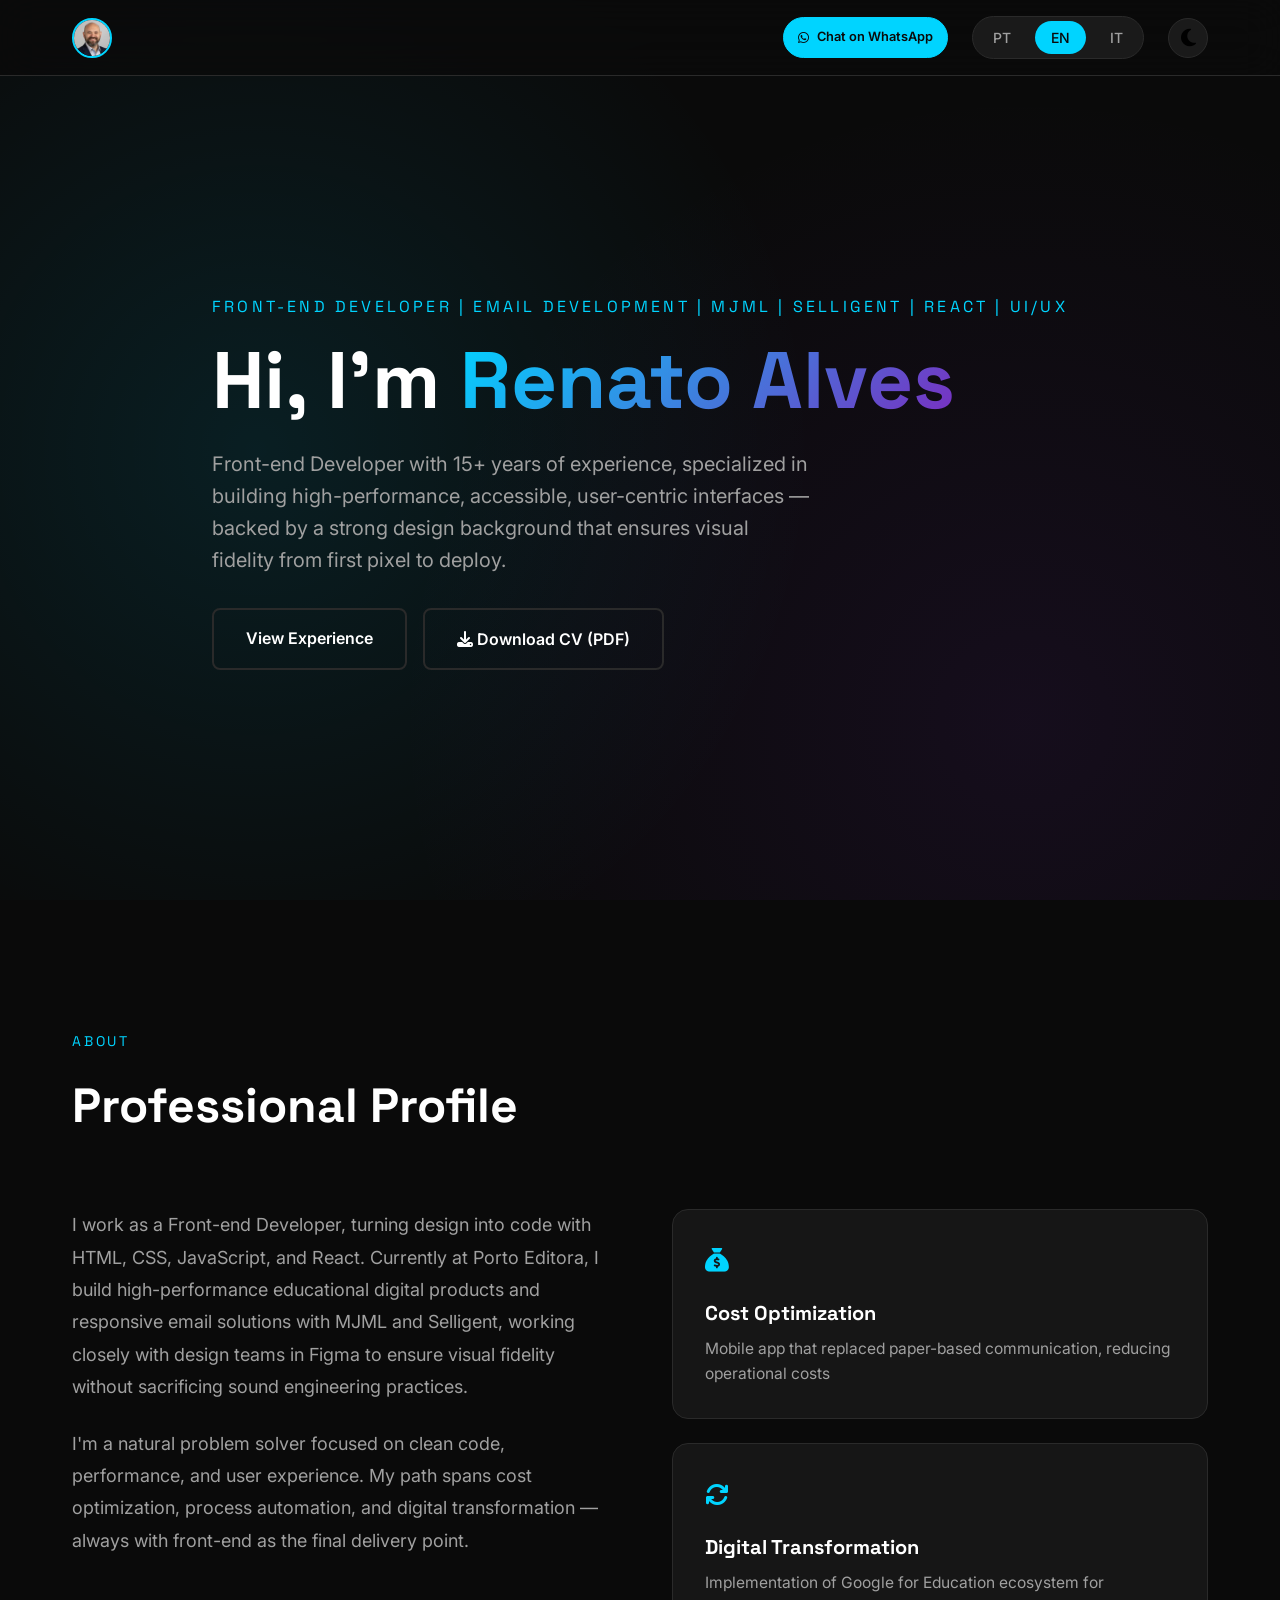
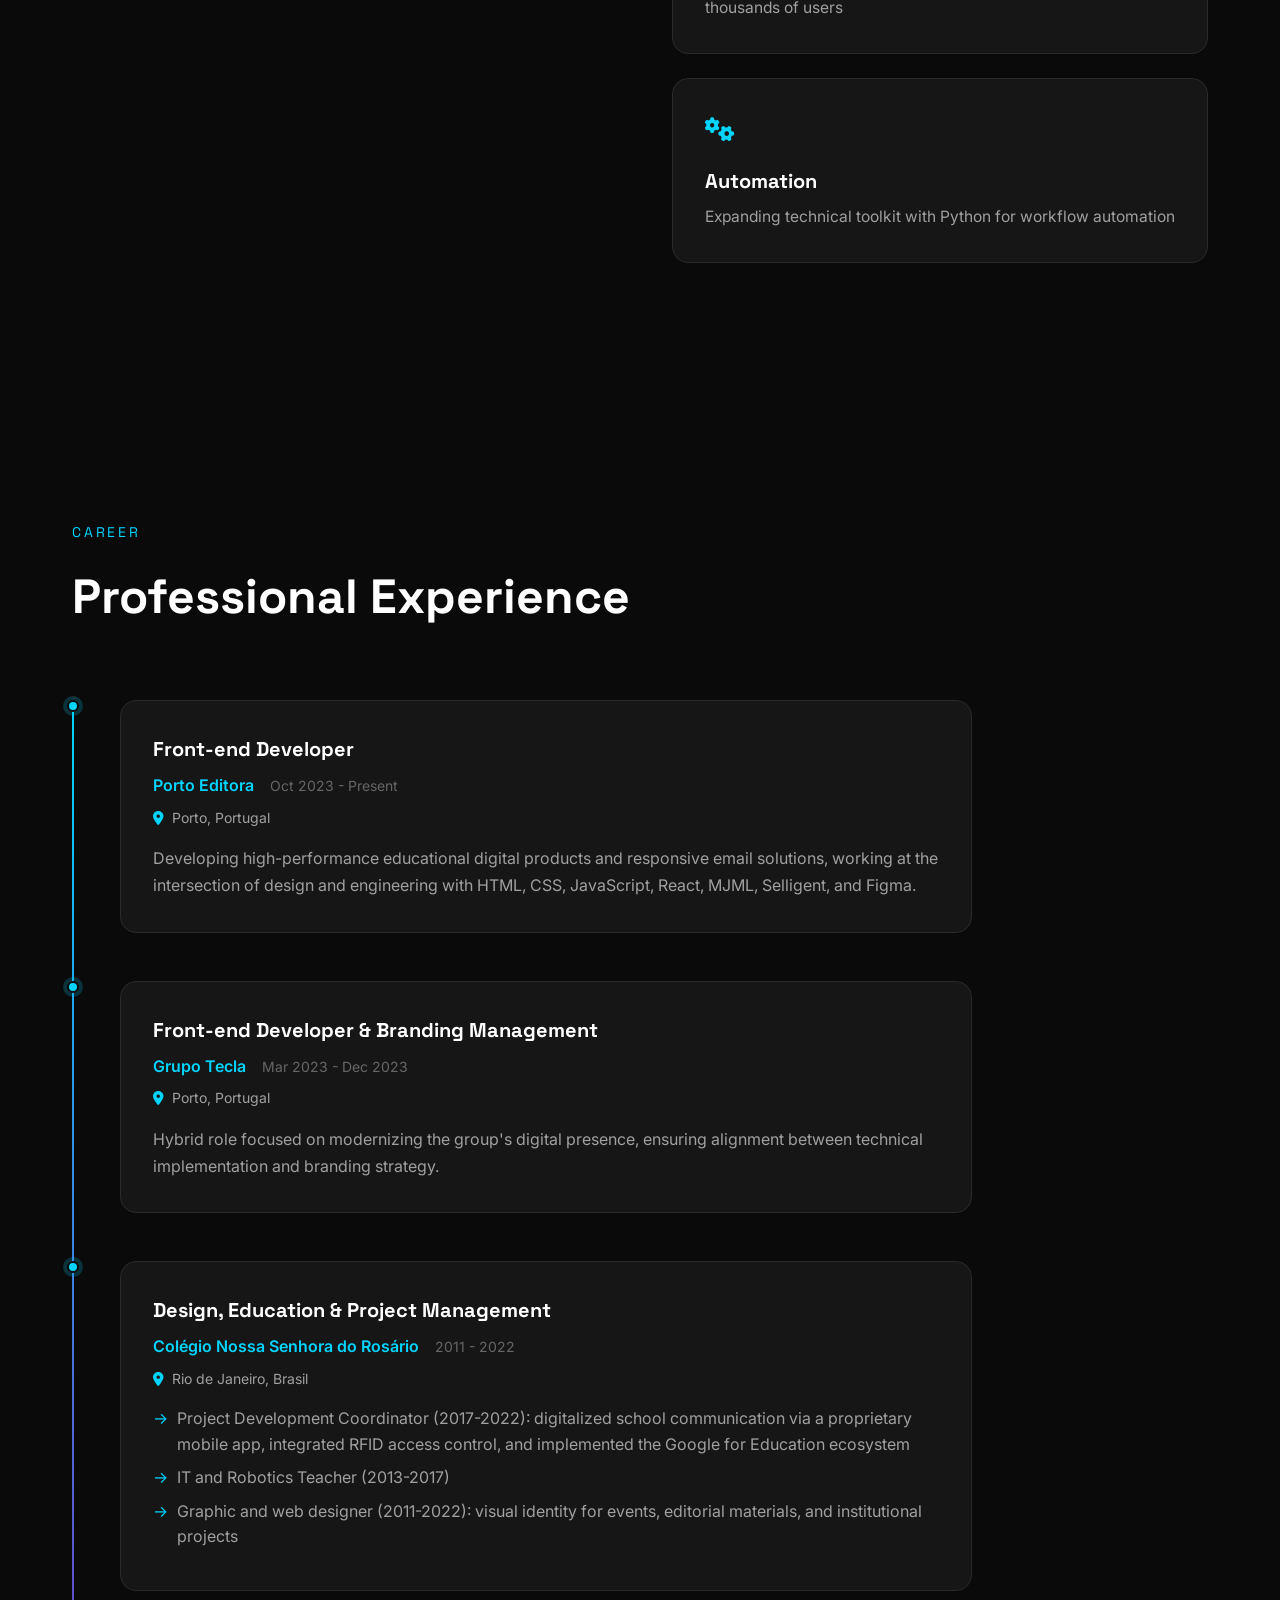
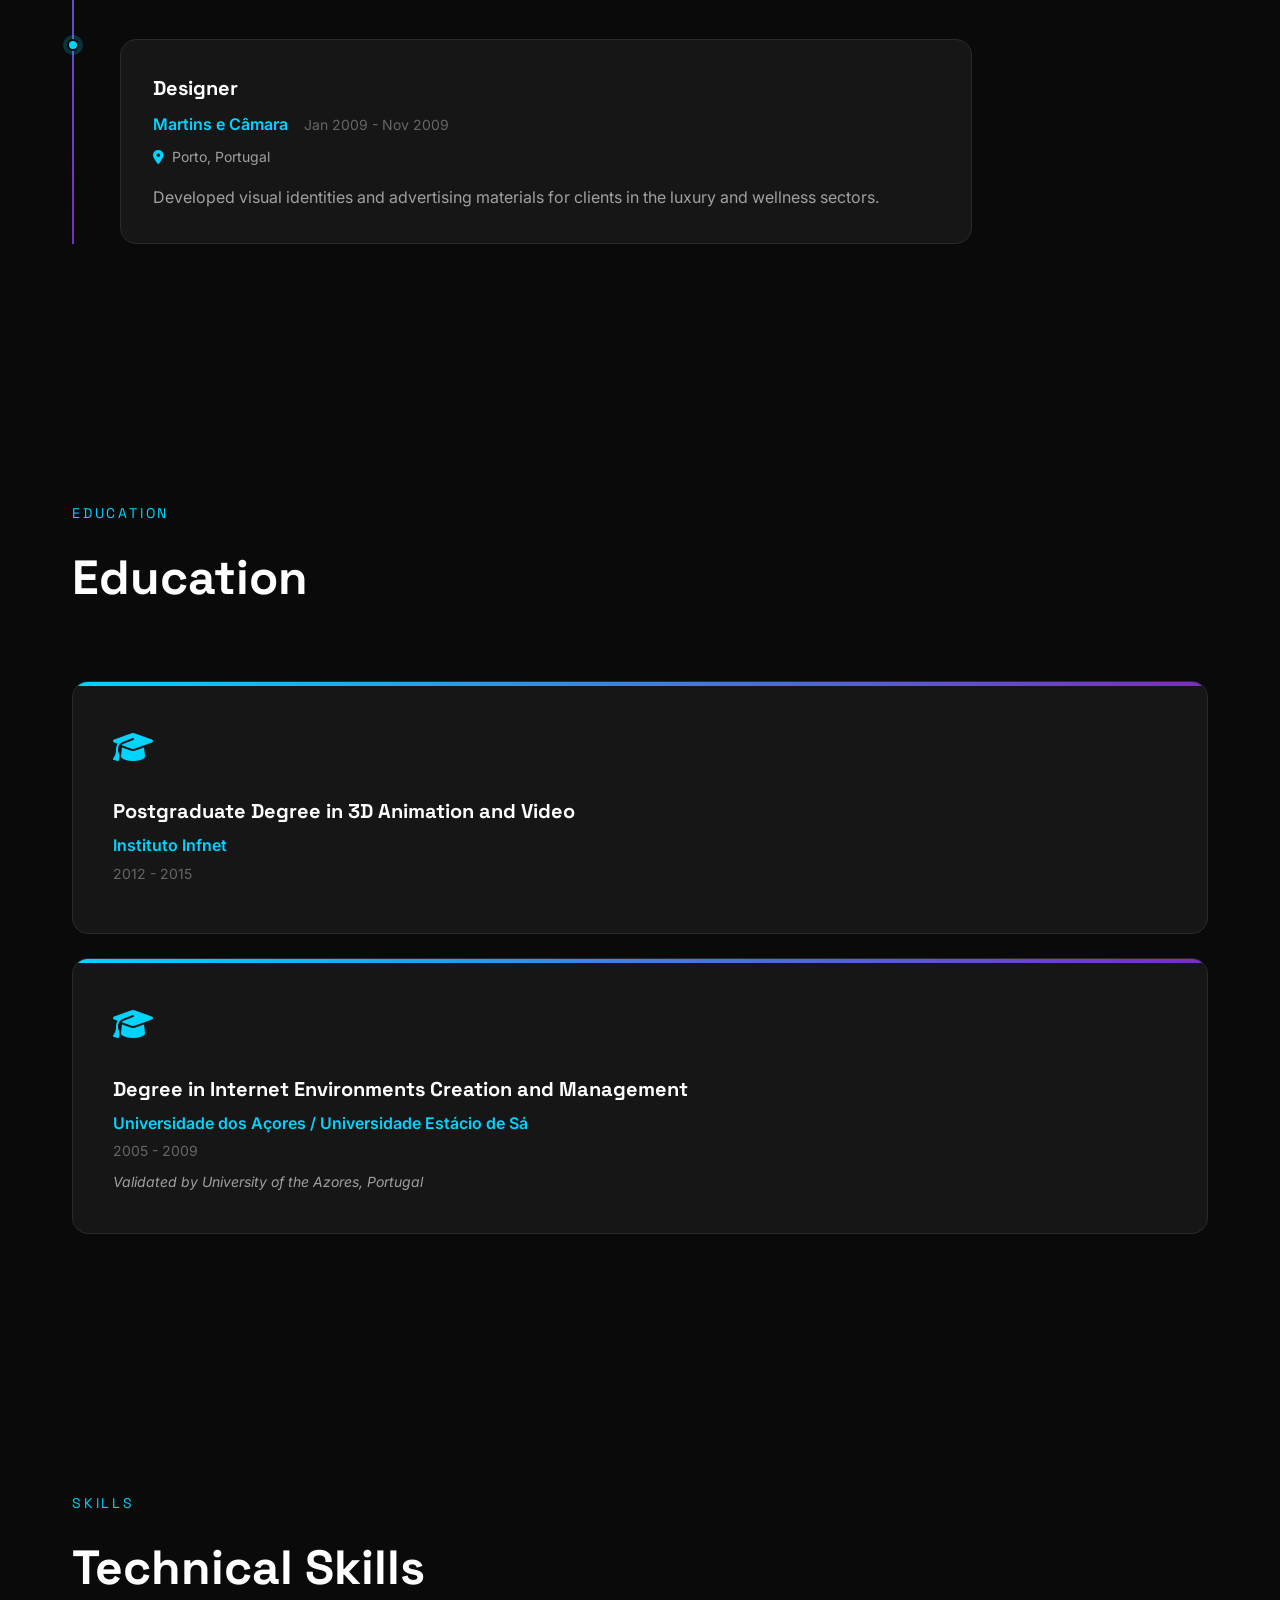
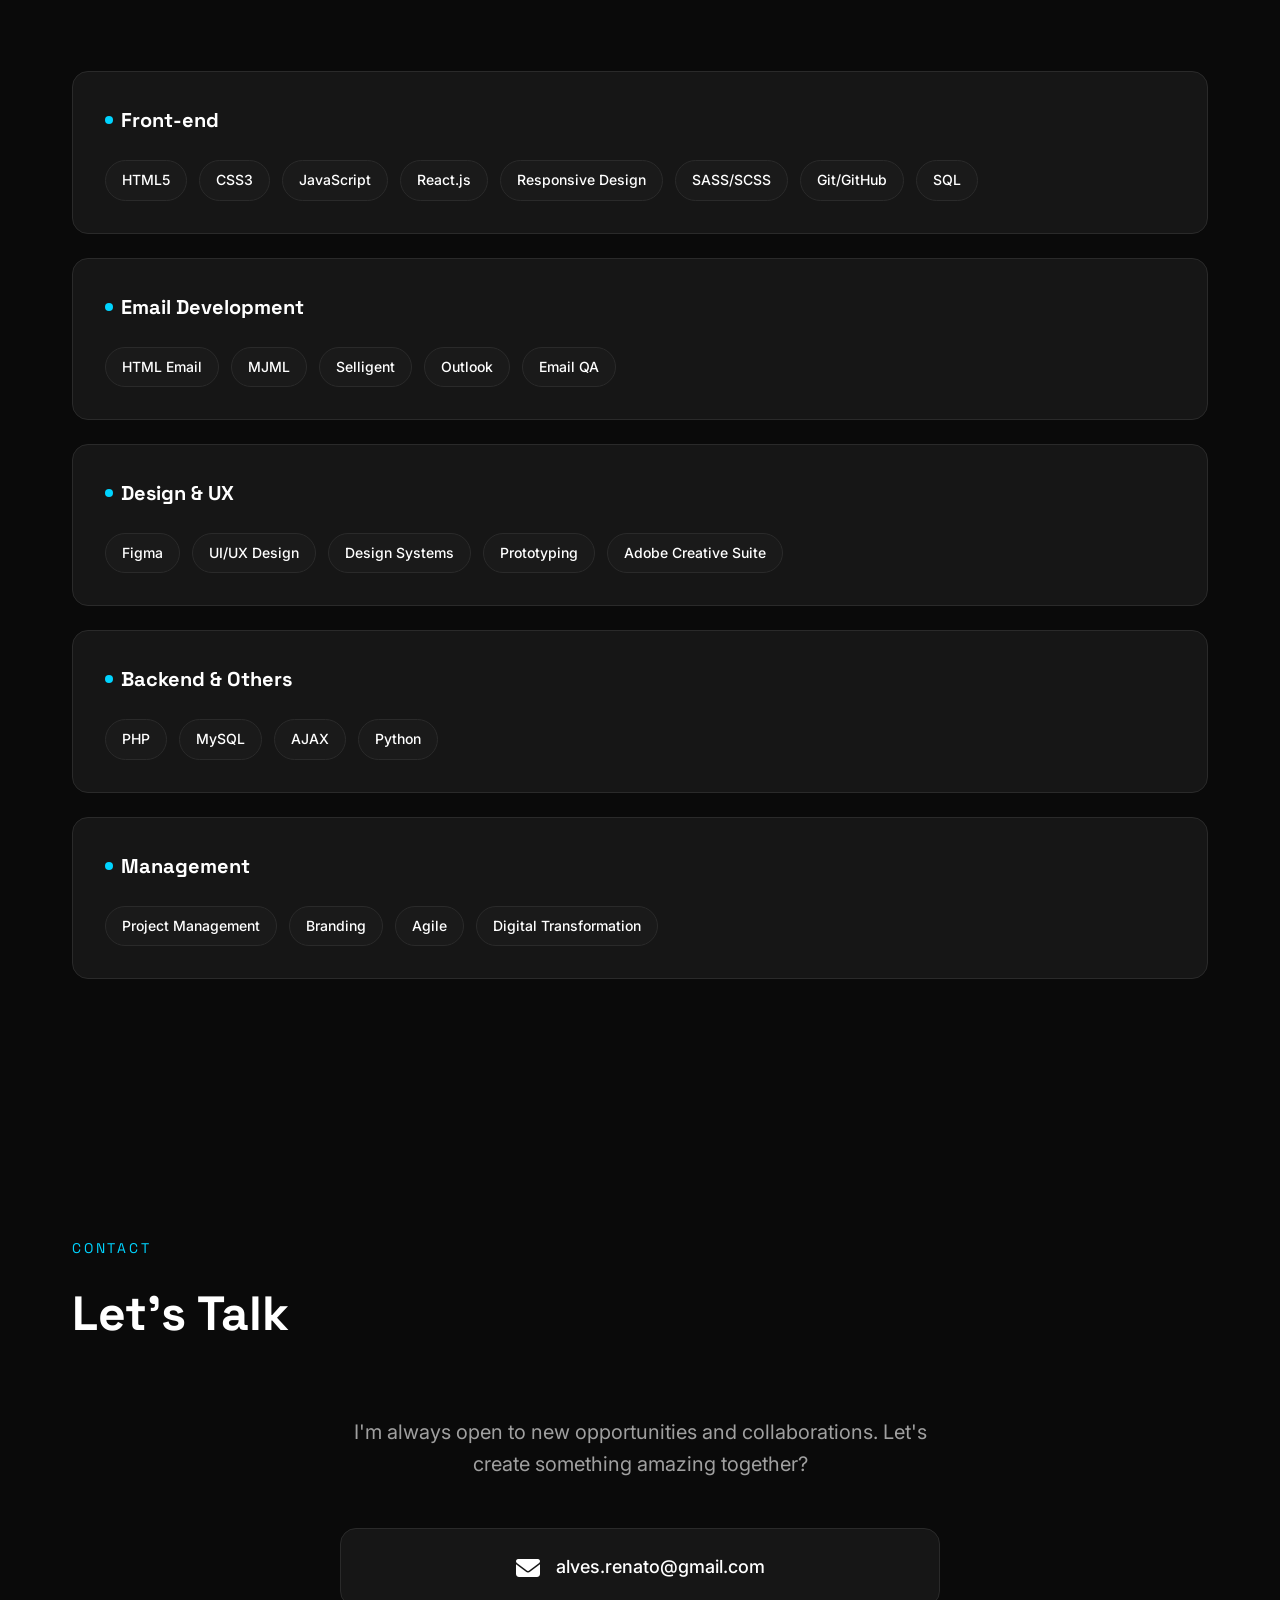
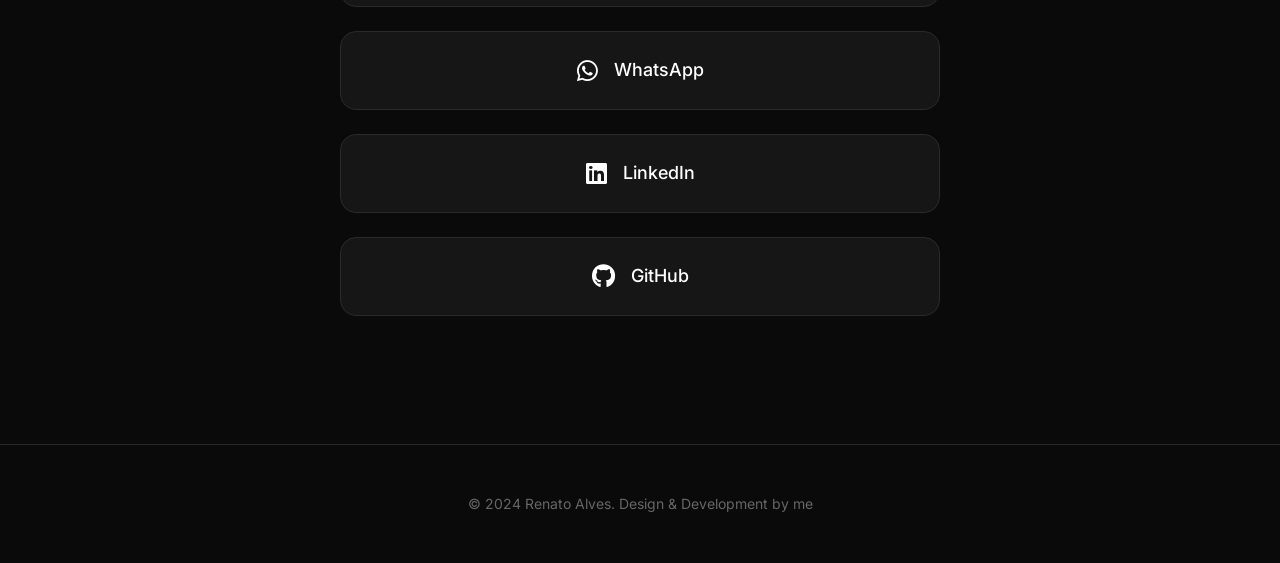
==== commit 897b3e19: "Atualiza currículo e chamada de contacto" ====
--- a/index.html
+++ b/index.html
@@ -37,6 +37,10 @@
                 </button>
             </div>
             <div class="nav-controls">
+                <a href="#" class="nav-contact-button js-whatsapp" aria-label="Falar no WhatsApp">
+                    <i class="fa-brands fa-whatsapp" aria-hidden="true"></i>
+                    <span data-i18n="navContact">Falar no WhatsApp</span>
+                </a>
                 <div class="lang-switcher">
                     <button class="lang-btn active" data-lang="pt">PT</button>
                     <button class="lang-btn" data-lang="en">EN</button>
@@ -54,7 +58,7 @@
         <div class="container">
             <div class="hero-content">
                 <div class="hero-text">
-                    <p class="hero-subtitle" data-i18n="role">Front-end Developer</p>
+                    <p class="hero-subtitle" data-i18n="role">Front-End Developer | Email Development | MJML | Selligent | React | UI/UX</p>
                     <h1 class="hero-title">
                         <span data-i18n="greeting">Olá, sou</span>
                         <span class="highlight">Renato Alves</span>
@@ -63,7 +67,7 @@
                         <span><i class="fa-solid fa-envelope"></i> alves.renato@gmail.com</span>
                         <span><i class="fa-solid fa-location-dot"></i> Porto, Portugal</span>
                         <span><i class="fa-brands fa-linkedin"></i> linkedin.com/in/alvesrenato</span>
-                        <span><i class="fa-brands fa-github"></i> github.com/alvesrenato</span>
+                        <span><i class="fa-solid fa-globe"></i> alvesrenato.github.io</span>
                     </div>
                     <p class="hero-description" data-i18n="heroDesc">
                         Desenvolvedor Front-end com mais de 15 anos de experiência, especializado em
@@ -71,7 +75,6 @@
                         sólida em design que garante fidelidade visual do primeiro pixel ao deploy.
                     </p>
                     <div class="hero-cta">
-                        <a href="#contact" class="btn btn-primary" data-i18n="contactBtn">Entrar em Contato</a>
                         <a href="#experience" class="btn btn-secondary" data-i18n="experienceBtn">Ver Experiência</a>
                         <button type="button" class="btn btn-secondary js-download-cv">
                             <i class="fa-solid fa-download"></i>&nbsp;
@@ -155,14 +158,15 @@
                     <div class="timeline-marker"></div>
                     <div class="timeline-content">
                         <div class="timeline-header">
-                            <h3 class="timeline-title">Desenvolvedor Front-end</h3>
+                            <h3 class="timeline-title" data-i18n="exp1Title">Desenvolvedor Front-end</h3>
                             <span class="timeline-company">Porto Editora</span>
-                            <span class="timeline-date">Out 2023 - Presente</span>
+                            <span class="timeline-date" data-i18n="exp1Date">Out 2023 - Presente</span>
                         </div>
                         <p class="timeline-location"><i class="fa-solid fa-location-dot"></i> Porto, Portugal</p>
                         <p class="timeline-desc" data-i18n="exp1Desc">
-                            Desenvolvimento de produtos digitais educacionais de alta performance, 
-                            atuando na interseção entre design e engenharia com HTML, CSS, JavaScript e Figma.
+                            Desenvolvimento de produtos digitais educacionais e soluções de e-mail responsivas,
+                            atuando na interseção entre design e engenharia com HTML, CSS, JavaScript, React, MJML,
+                            Selligent e Figma.
                         </p>
                     </div>
                 </div>
@@ -172,9 +176,9 @@
                     <div class="timeline-marker"></div>
                     <div class="timeline-content">
                         <div class="timeline-header">
-                            <h3 class="timeline-title">Desenvolvedor Front-end & Gestão de Branding</h3>
+                            <h3 class="timeline-title" data-i18n="exp2Title">Desenvolvedor Front-end & Gestão de Branding</h3>
                             <span class="timeline-company">Grupo Tecla</span>
-                            <span class="timeline-date">Mar 2023 - Dez 2023</span>
+                            <span class="timeline-date" data-i18n="exp2Date">Mar 2023 - Dez 2023</span>
                         </div>
                         <p class="timeline-location"><i class="fa-solid fa-location-dot"></i> Porto, Portugal</p>
                         <p class="timeline-desc" data-i18n="exp2Desc">
@@ -184,21 +188,37 @@
                     </div>
                 </div>
 
-                <!-- Carreira Anterior (condensada) -->
+                <!-- Colégio Nossa Senhora do Rosário -->
                 <div class="timeline-item">
                     <div class="timeline-marker"></div>
                     <div class="timeline-content">
                         <div class="timeline-header">
-                            <h3 class="timeline-title" data-i18n="expEarlierTitle">Carreira Anterior — Design, Educação & Gestão de Projetos</h3>
-                            <span class="timeline-company">Colégio Nossa Senhora do Rosário · Martins e Câmara</span>
-                            <span class="timeline-date">2009 - 2022</span>
-                        </div>
-                        <p class="timeline-location"><i class="fa-solid fa-location-dot"></i> Rio de Janeiro, Brasil · Aveiro, Portugal</p>
+                            <h3 class="timeline-title" data-i18n="expEarlierTitle">Design, Educação & Gestão de Projetos</h3>
+                            <span class="timeline-company">Colégio Nossa Senhora do Rosário</span>
+                            <span class="timeline-date">2011 - 2022</span>
+                        </div>
+                        <p class="timeline-location"><i class="fa-solid fa-location-dot"></i> Rio de Janeiro, Brasil</p>
                         <ul class="timeline-achievements">
                             <li data-i18n="expEarlierLi1">Coordenador de Desenvolvimento de Projetos (2017-2022): digitalização da comunicação escolar via app mobile próprio, integração de controle de acessos RFID e implementação do ecossistema Google for Education</li>
                             <li data-i18n="expEarlierLi2">Professor de Informática e Robótica (2013-2017)</li>
-                            <li data-i18n="expEarlierLi3">Designer gráfico e web (2009-2022): identidade visual para eventos, materiais editoriais e marcas de bem-estar (PureGlamour, El Spa, Satsanga Spa)</li>
+                            <li data-i18n="expEarlierLi3">Designer gráfico e web (2011-2022): identidade visual para eventos, materiais editoriais e projetos institucionais</li>
                         </ul>
+                    </div>
+                </div>
+
+                <!-- Martins e Câmara -->
+                <div class="timeline-item">
+                    <div class="timeline-marker"></div>
+                    <div class="timeline-content">
+                        <div class="timeline-header">
+                            <h3 class="timeline-title" data-i18n="exp4Title">Designer</h3>
+                            <span class="timeline-company">Martins e Câmara</span>
+                            <span class="timeline-date" data-i18n="exp4Date">Jan 2009 - Nov 2009</span>
+                        </div>
+                        <p class="timeline-location"><i class="fa-solid fa-location-dot"></i> Porto, Portugal</p>
+                        <p class="timeline-desc" data-i18n="exp4Desc">
+                            Desenvolvimento de identidades visuais e materiais publicitários para clientes dos setores de luxo e bem-estar.
+                        </p>
                     </div>
                 </div>
             </div>
@@ -215,13 +235,13 @@
             <div class="education-grid">
                 <div class="education-card">
                     <div class="education-icon"><i class="fa-solid fa-graduation-cap"></i></div>
-                    <h3 class="education-title">Pós-Graduação 3D</h3>
+                    <h3 class="education-title" data-i18n="edu1Title">Pós-Graduação em Animação 3D e Vídeo</h3>
                     <p class="education-institution">Instituto Infnet</p>
                     <p class="education-date">2012 - 2015</p>
                 </div>
                 <div class="education-card">
                     <div class="education-icon"><i class="fa-solid fa-graduation-cap"></i></div>
-                    <h3 class="education-title">Licenciatura em Criação e Gestão de Ambientes Internet</h3>
+                    <h3 class="education-title" data-i18n="edu3Title">Licenciatura em Criação e Gestão de Ambientes Internet</h3>
                     <p class="education-institution">Universidade dos Açores / Universidade Estácio de Sá</p>
                     <p class="education-date">2005 - 2009</p>
                     <p class="education-note" data-i18n="eduNote">Validado pela Universidade dos Açores, Portugal</p>
@@ -249,6 +269,16 @@
                         <span class="skill-tag">SASS/SCSS</span>
                         <span class="skill-tag">Git/GitHub</span>
                         <span class="skill-tag">SQL</span>
+                    </div>
+                </div>
+                <div class="skill-category">
+                    <h3 class="skill-category-title" data-i18n="skillEmail">Email Development</h3>
+                    <div class="skill-tags">
+                        <span class="skill-tag">HTML Email</span>
+                        <span class="skill-tag">MJML</span>
+                        <span class="skill-tag">Selligent</span>
+                        <span class="skill-tag">Outlook</span>
+                        <span class="skill-tag">Email QA</span>
                     </div>
                 </div>
                 <div class="skill-category">
@@ -347,4 +377,4 @@
 
     <script src="script.js"></script>
 </body>
-</html>+</html>
--- a/style.css
+++ b/style.css
@@ -217,6 +217,27 @@
     gap: 1.5rem;
 }
 
+.nav-contact-button {
+    display: inline-flex;
+    align-items: center;
+    gap: 0.45rem;
+    padding: 0.55rem 0.9rem;
+    border: 1px solid var(--accent);
+    border-radius: 2rem;
+    color: var(--bg-primary);
+    background: var(--accent);
+    font-size: 0.8rem;
+    font-weight: 600;
+    text-decoration: none;
+    white-space: nowrap;
+    transition: background var(--transition-fast), transform var(--transition-fast);
+}
+
+.nav-contact-button:hover {
+    background: var(--accent-hover);
+    transform: translateY(-1px);
+}
+
 /* Language Switcher */
 .lang-switcher {
     display: flex;
@@ -870,6 +891,21 @@
         padding: 1rem;
     }
 
+    .nav-controls {
+        gap: 0.6rem;
+    }
+
+    .nav-contact-button {
+        width: 2.4rem;
+        height: 2.4rem;
+        justify-content: center;
+        padding: 0;
+    }
+
+    .nav-contact-button span {
+        display: none;
+    }
+
     .container {
         padding: 0 1rem;
     }
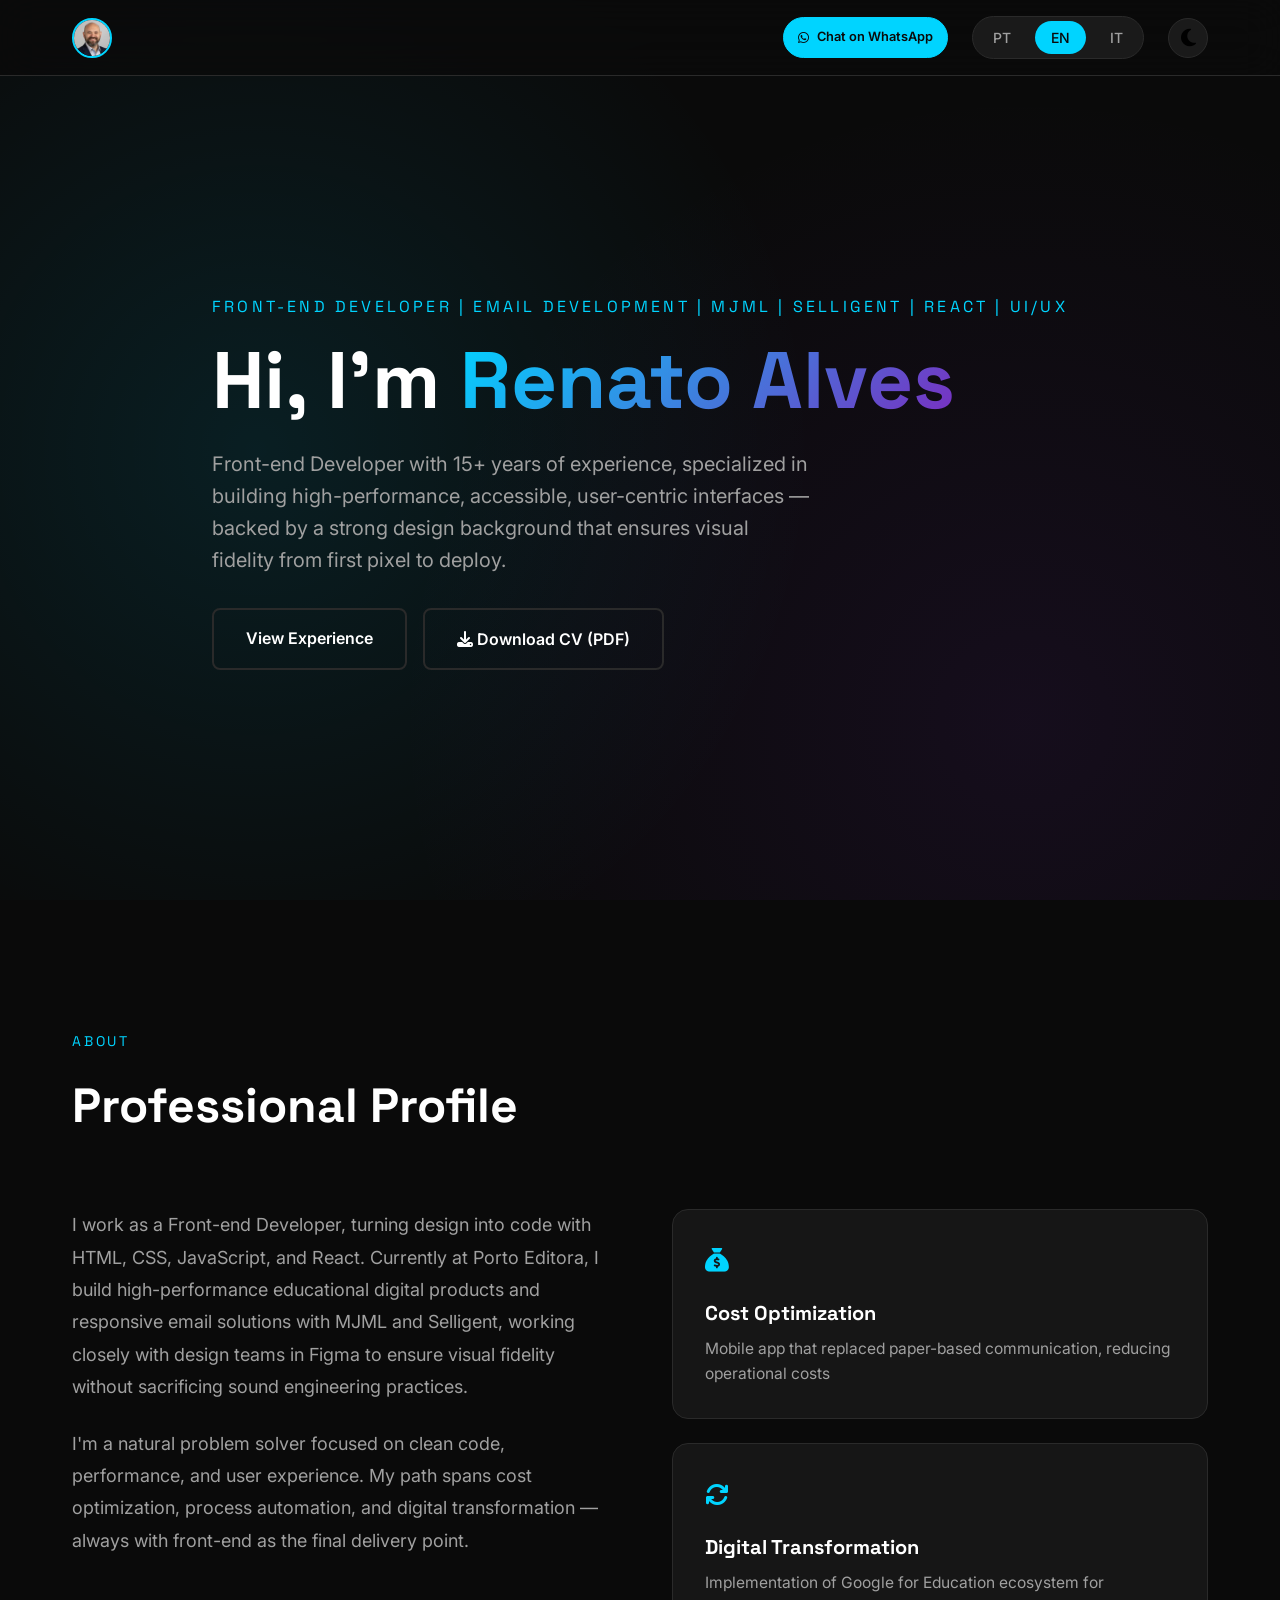
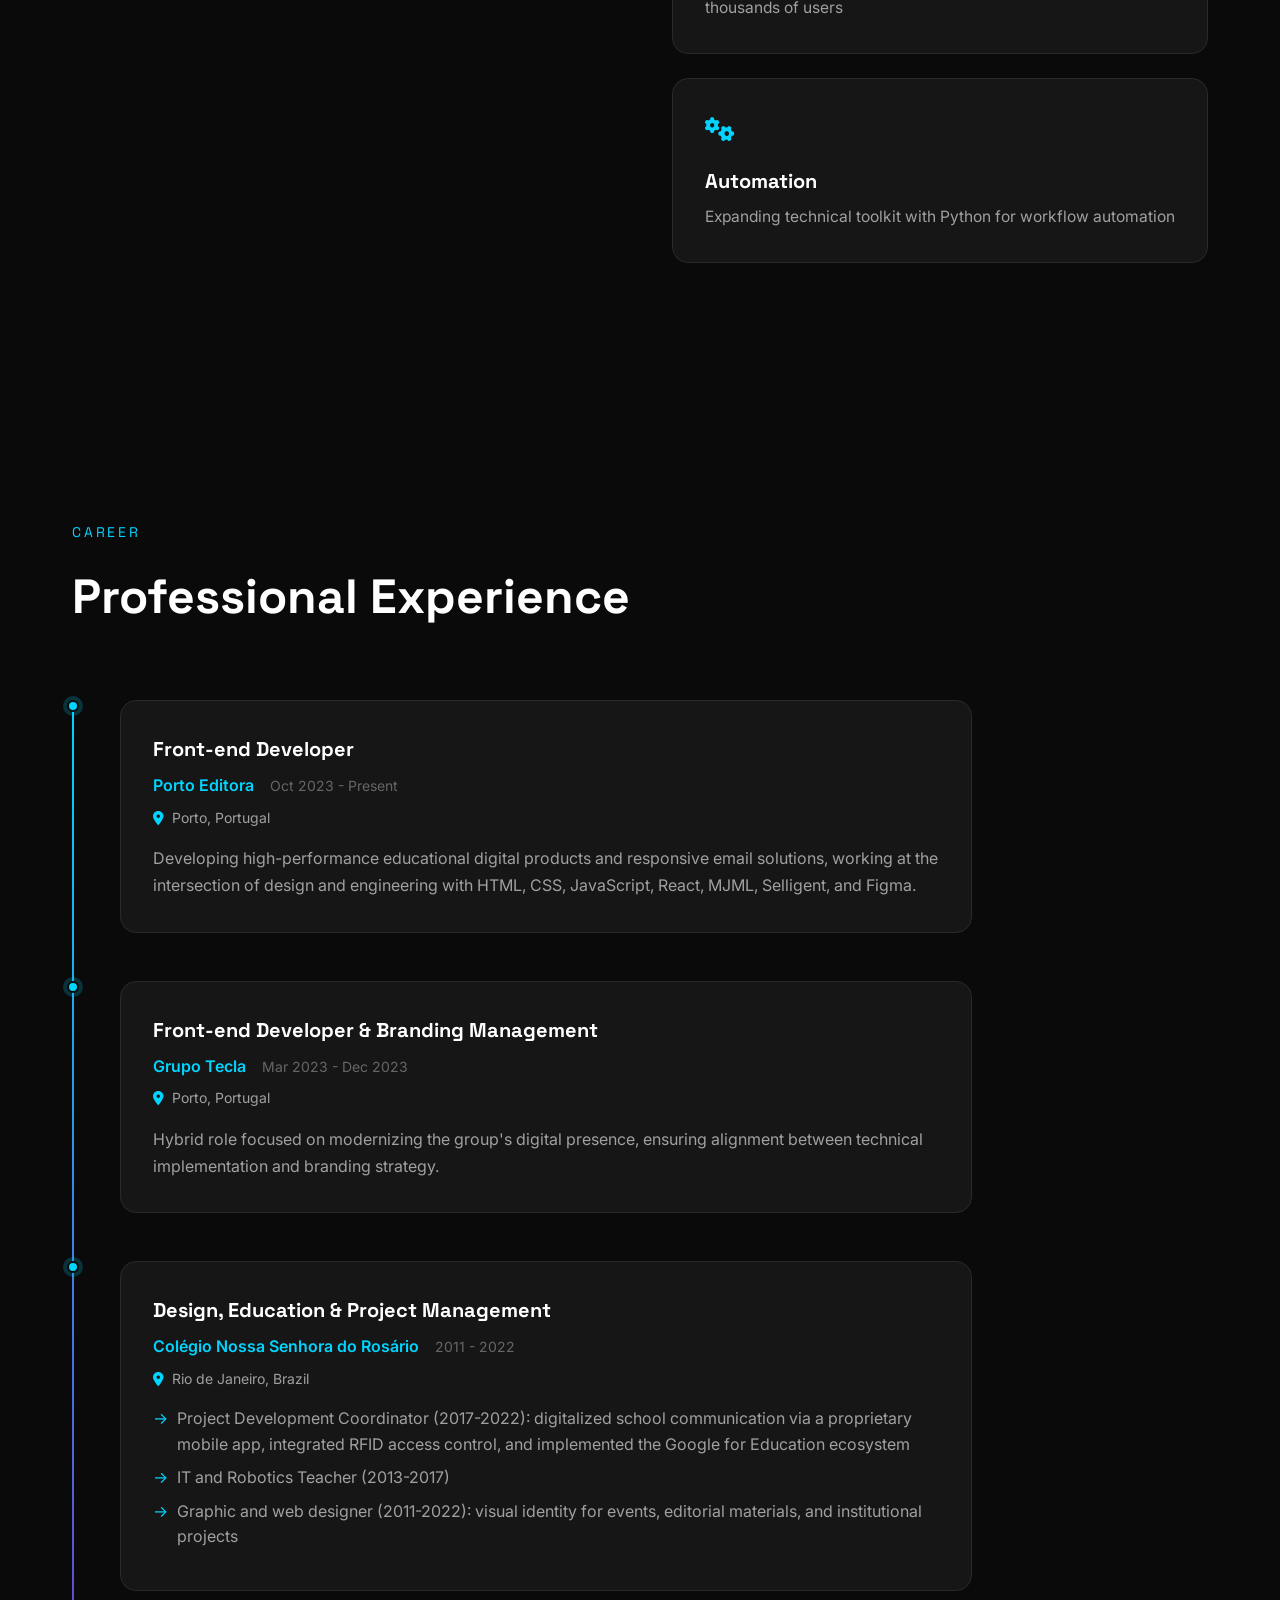
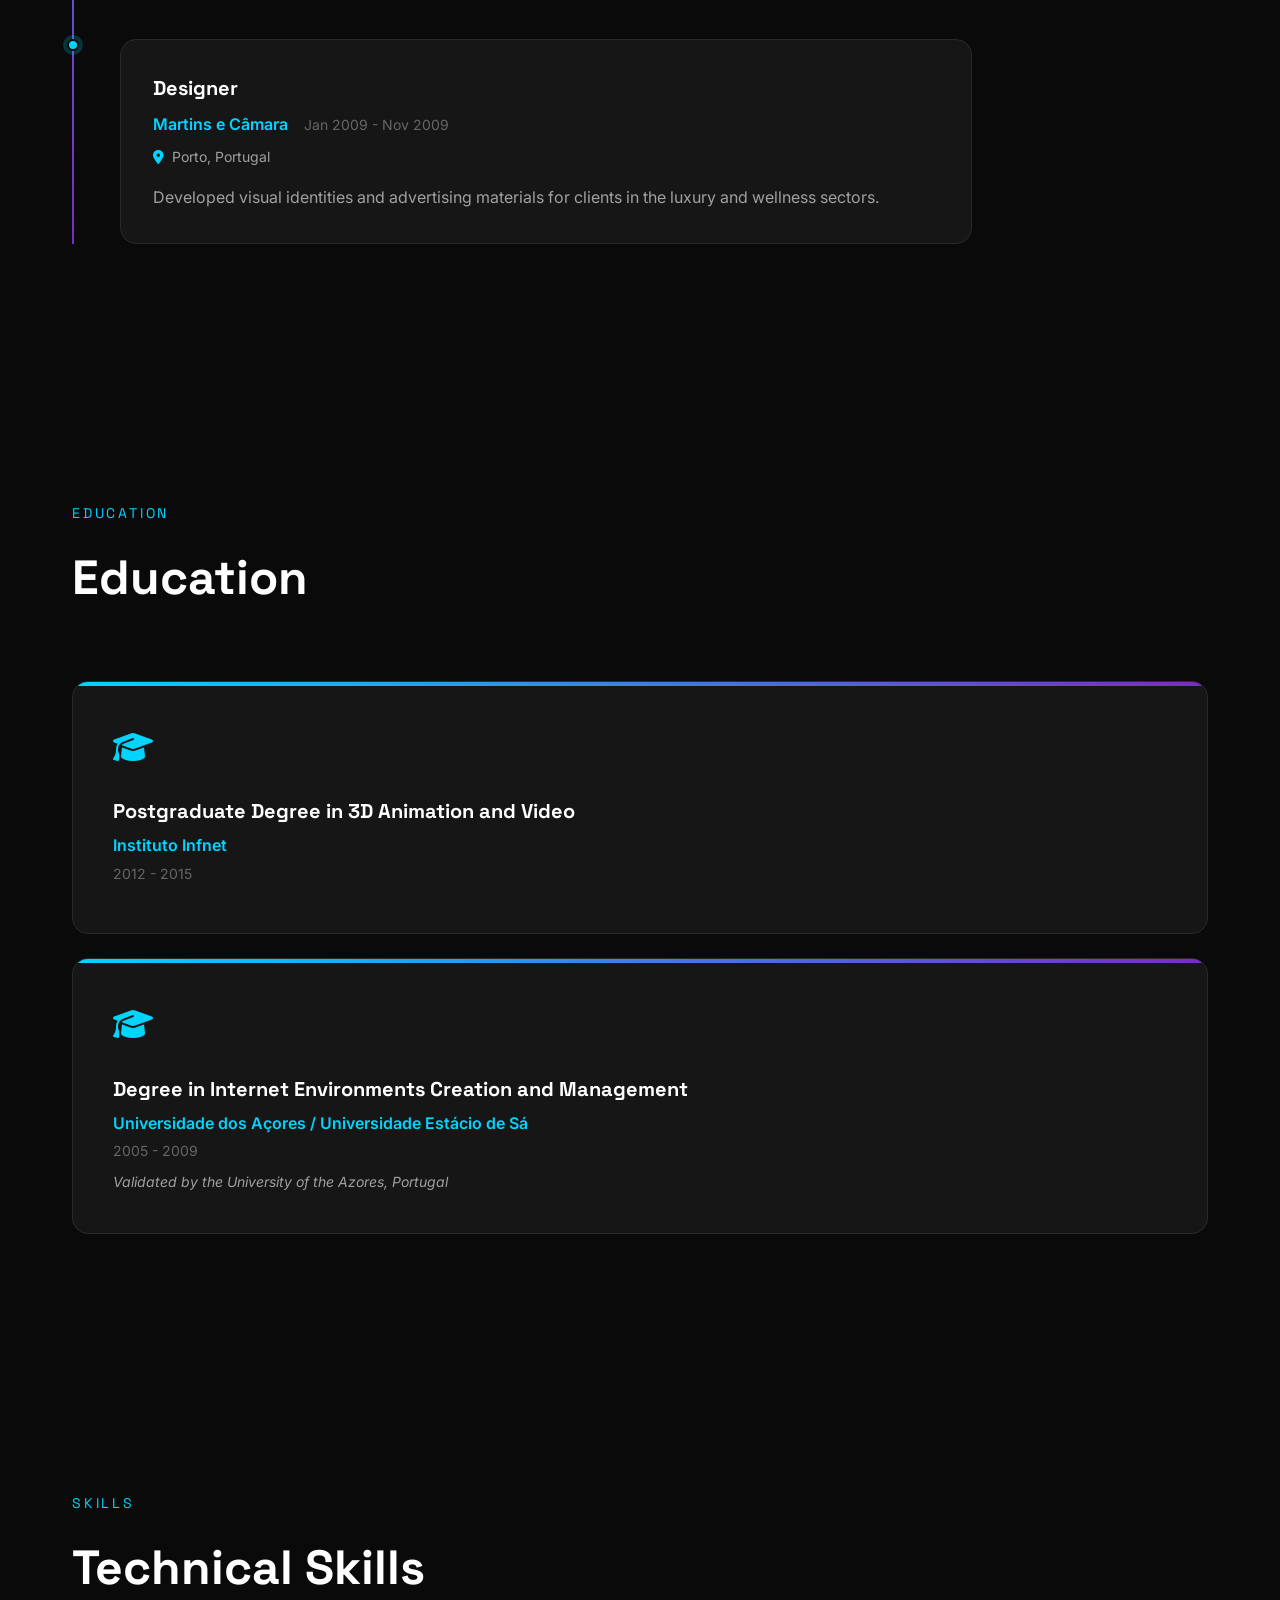
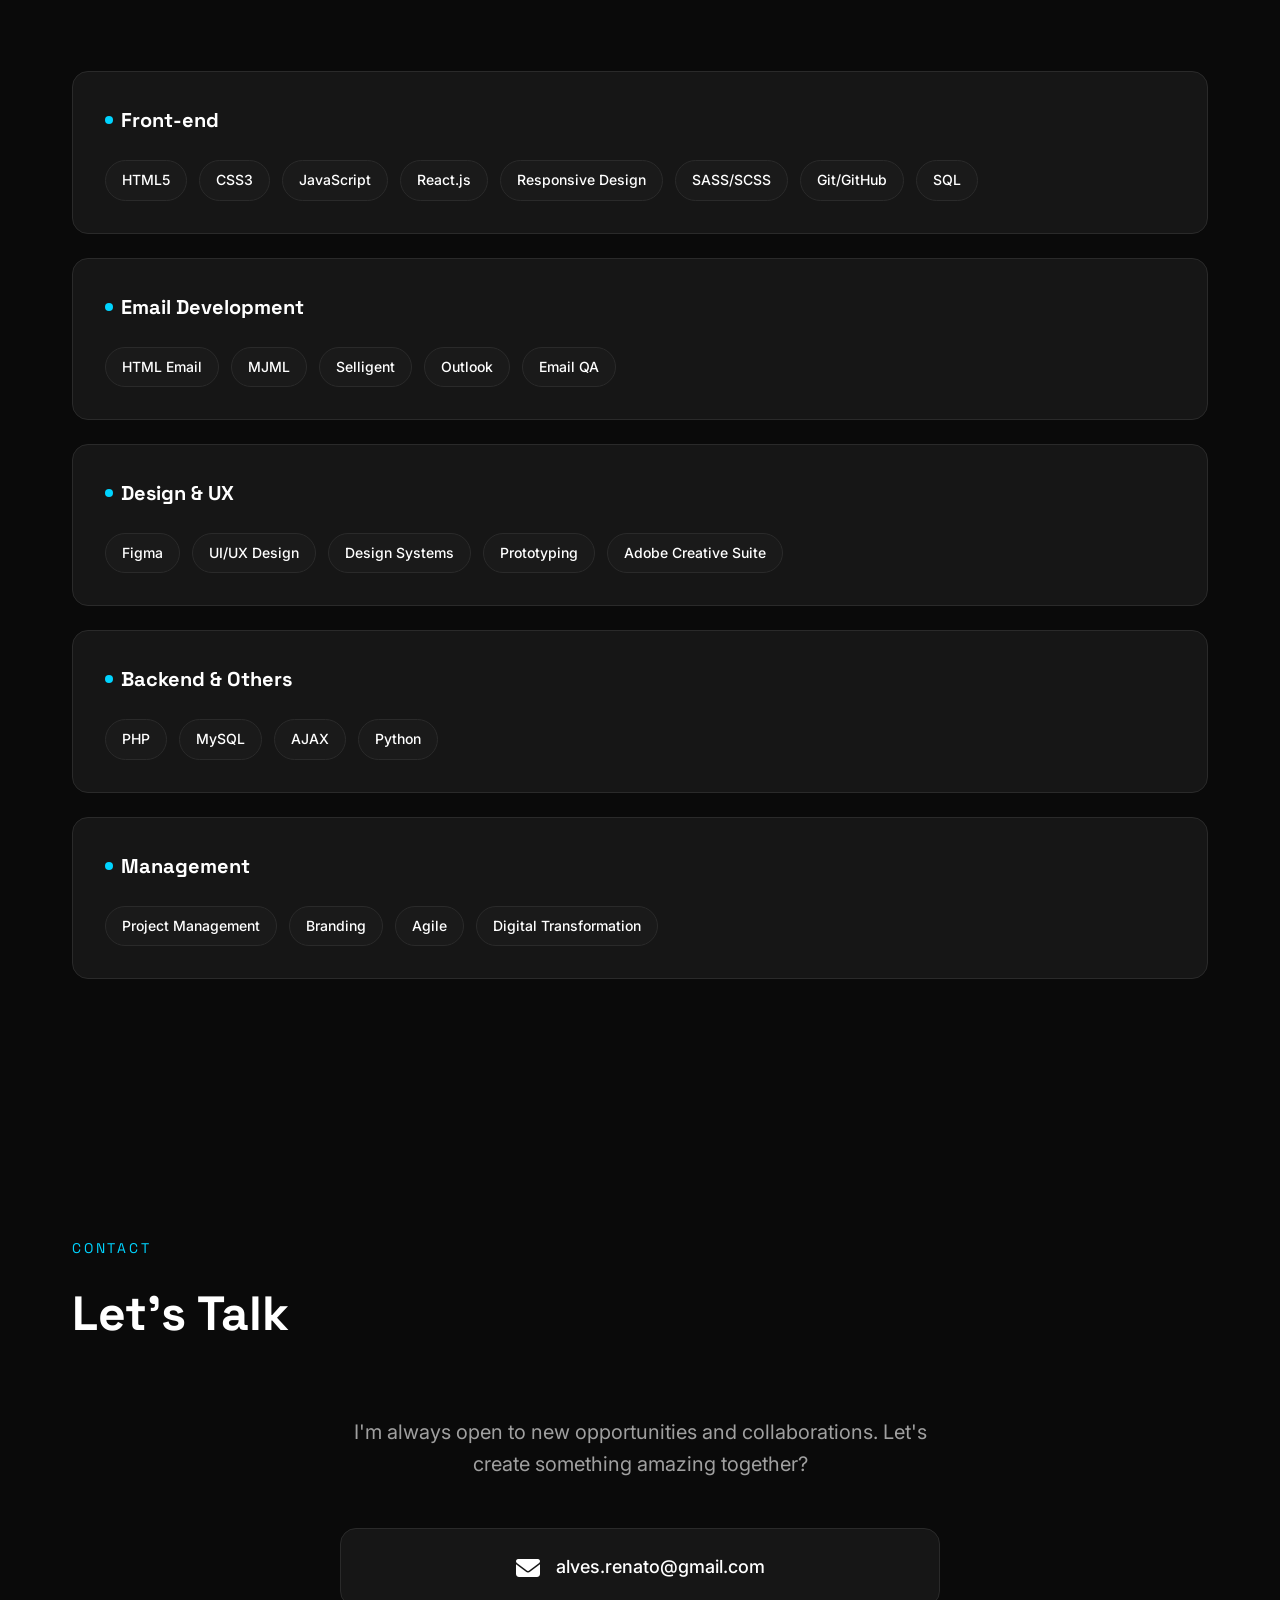
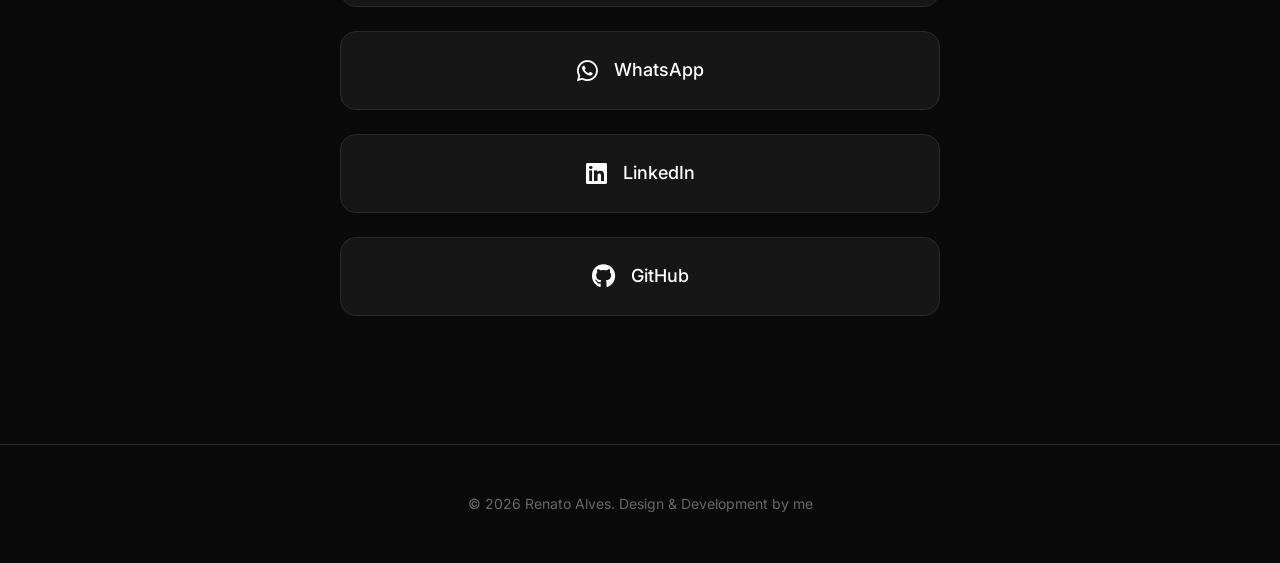
==== commit 823ac2ac: "Correção de bugs" ====
--- a/index.html
+++ b/index.html
@@ -1,5 +1,5 @@
 <!DOCTYPE html>
-<html lang="pt">
+<html lang="pt-PT">
 <head>
     <meta charset="UTF-8">
     <meta name="viewport" content="width=device-width, initial-scale=1.0">
@@ -32,14 +32,14 @@
     <nav class="nav">
         <div class="nav-container">
             <div class="logo">
-                <button type="button" class="logo-btn" aria-label="Ver foto ampliada">
+                <button type="button" class="logo-btn" aria-label="Ver fotografia ampliada">
                     <img src="avatar.jpg" alt="Renato Alves" class="logo-img">
                 </button>
             </div>
             <div class="nav-controls">
-                <a href="#" class="nav-contact-button js-whatsapp" aria-label="Falar no WhatsApp">
+                <a href="#" class="nav-contact-button js-whatsapp" aria-label="Falar pelo WhatsApp">
                     <i class="fa-brands fa-whatsapp" aria-hidden="true"></i>
-                    <span data-i18n="navContact">Falar no WhatsApp</span>
+                    <span data-i18n="navContact">Falar pelo WhatsApp</span>
                 </a>
                 <div class="lang-switcher">
                     <button class="lang-btn active" data-lang="pt">PT</button>
@@ -58,9 +58,9 @@
         <div class="container">
             <div class="hero-content">
                 <div class="hero-text">
-                    <p class="hero-subtitle" data-i18n="role">Front-End Developer | Email Development | MJML | Selligent | React | UI/UX</p>
+                    <p class="hero-subtitle" data-i18n="role">Programador Front-end | Email Development | MJML | Selligent | React | UI/UX</p>
                     <h1 class="hero-title">
-                        <span data-i18n="greeting">Olá, sou</span>
+                        <span data-i18n="greeting">Olá, sou o</span>
                         <span class="highlight">Renato Alves</span>
                     </h1>
                     <div class="print-contact">
@@ -69,23 +69,19 @@
                         <span><i class="fa-brands fa-linkedin"></i> linkedin.com/in/alvesrenato</span>
                         <span><i class="fa-solid fa-globe"></i> alvesrenato.github.io</span>
                     </div>
-                    <p class="hero-description" data-i18n="heroDesc">
-                        Desenvolvedor Front-end com mais de 15 anos de experiência, especializado em
-                        interfaces performáticas, acessíveis e centradas no usuário — com uma base
-                        sólida em design que garante fidelidade visual do primeiro pixel ao deploy.
-                    </p>
+                    <p class="hero-description" data-i18n="heroDesc">Programador Front-end com mais de 15 anos de experiência, especializado em interfaces de alto desempenho, acessíveis e centradas no utilizador — com uma base sólida em design que garante fidelidade visual do primeiro píxel à publicação.</p>
                     <div class="hero-cta">
                         <a href="#experience" class="btn btn-secondary" data-i18n="experienceBtn">Ver Experiência</a>
                         <button type="button" class="btn btn-secondary js-download-cv">
                             <i class="fa-solid fa-download"></i>&nbsp;
-                            <span data-i18n="downloadBtn">Baixar Currículo (PDF)</span>
+                            <span data-i18n="downloadBtn">Descarregar Currículo (PDF)</span>
                         </button>
                     </div>
                     
                     <!-- <div class="hero-stats">
                         <div class="stat">
                             <span class="stat-number">15+</span>
-                            <span class="stat-label" data-i18n="yearsExp">Anos Exp.</span>
+                            <span class="stat-label" data-i18n="yearsExp">Anos de Exp.</span>
                         </div>
                         <div class="stat">
                             <span class="stat-number">3</span>
@@ -111,33 +107,24 @@
             </div>
             <div class="about-grid">
                 <div class="about-text">
-                    <p data-i18n="aboutP1">
-                        Atuo como Desenvolvedor Front-end, transformando design em código com HTML, CSS,
-                        JavaScript e React. Atualmente na Porto Editora, construo produtos digitais
-                        educacionais de alta performance, trabalhando lado a lado com times de design em
-                        Figma para garantir fidelidade visual sem abrir mão de boas práticas de engenharia.
-                    </p>
-                    <p data-i18n="aboutP2">
-                        Sou um solucionador nato de problemas, com foco em código limpo, performance e
-                        experiência do usuário. Minha trajetória passa por otimização de custos, automação
-                        de processos e transformação digital — sempre com o front-end como ponto de entrega final.
-                    </p>
+                    <p data-i18n="aboutP1">Trabalho como Programador Front-end, a transformar design em código com HTML, CSS, JavaScript e React. Atualmente na Porto Editora, desenvolvo produtos digitais educativos e soluções de e-mail responsivas com MJML e Selligent, em estreita colaboração com as equipas de design em Figma, para garantir fidelidade visual sem abdicar das boas práticas de engenharia.</p>
+                    <p data-i18n="aboutP2">Tenho uma aptidão natural para resolver problemas, com foco em código limpo, desempenho e experiência do utilizador. O meu percurso passa pela otimização de custos, automatização de processos e transformação digital — sempre com o front-end como ponto final de entrega.</p>
                 </div>
                 <div class="about-highlights">
                     <div class="highlight-card">
                         <div class="highlight-icon"><i class="fa-solid fa-sack-dollar"></i></div>
                         <h3 data-i18n="highlight1Title">Otimização de Custos</h3>
-                        <p data-i18n="highlight1Desc">App mobile que substituiu comunicação em papel, reduzindo custos operacionais</p>
+                        <p data-i18n="highlight1Desc">Aplicação móvel que substituiu a comunicação em papel, reduzindo os custos operacionais</p>
                     </div>
                     <div class="highlight-card">
                         <div class="highlight-icon"><i class="fa-solid fa-arrows-rotate"></i></div>
                         <h3 data-i18n="highlight2Title">Transformação Digital</h3>
-                        <p data-i18n="highlight2Desc">Implementação do ecossistema Google for Education para milhares de usuários</p>
+                        <p data-i18n="highlight2Desc">Implementação do ecossistema Google for Education para milhares de utilizadores</p>
                     </div>
                     <div class="highlight-card">
                         <div class="highlight-icon"><i class="fa-solid fa-gears"></i></div>
-                        <h3 data-i18n="highlight3Title">Automação</h3>
-                        <p data-i18n="highlight3Desc">Expansão do toolkit técnico com Python para automação de workflows</p>
+                        <h3 data-i18n="highlight3Title">Automatização</h3>
+                        <p data-i18n="highlight3Desc">Alargamento das competências técnicas com Python para automatizar fluxos de trabalho</p>
                     </div>
                 </div>
             </div>
@@ -158,16 +145,12 @@
                     <div class="timeline-marker"></div>
                     <div class="timeline-content">
                         <div class="timeline-header">
-                            <h3 class="timeline-title" data-i18n="exp1Title">Desenvolvedor Front-end</h3>
+                            <h3 class="timeline-title" data-i18n="exp1Title">Programador Front-end</h3>
                             <span class="timeline-company">Porto Editora</span>
                             <span class="timeline-date" data-i18n="exp1Date">Out 2023 - Presente</span>
                         </div>
                         <p class="timeline-location"><i class="fa-solid fa-location-dot"></i> Porto, Portugal</p>
-                        <p class="timeline-desc" data-i18n="exp1Desc">
-                            Desenvolvimento de produtos digitais educacionais e soluções de e-mail responsivas,
-                            atuando na interseção entre design e engenharia com HTML, CSS, JavaScript, React, MJML,
-                            Selligent e Figma.
-                        </p>
+                        <p class="timeline-desc" data-i18n="exp1Desc">Desenvolvimento de produtos digitais educativos e soluções de e-mail responsivas, na interseção entre design e engenharia, com HTML, CSS, JavaScript, React, MJML, Selligent e Figma.</p>
                     </div>
                 </div>
 
@@ -176,15 +159,12 @@
                     <div class="timeline-marker"></div>
                     <div class="timeline-content">
                         <div class="timeline-header">
-                            <h3 class="timeline-title" data-i18n="exp2Title">Desenvolvedor Front-end & Gestão de Branding</h3>
+                            <h3 class="timeline-title" data-i18n="exp2Title">Programador Front-end e Gestão de Branding</h3>
                             <span class="timeline-company">Grupo Tecla</span>
                             <span class="timeline-date" data-i18n="exp2Date">Mar 2023 - Dez 2023</span>
                         </div>
                         <p class="timeline-location"><i class="fa-solid fa-location-dot"></i> Porto, Portugal</p>
-                        <p class="timeline-desc" data-i18n="exp2Desc">
-                            Atuação híbrida focada na modernização da presença digital do grupo, 
-                            garantindo alinhamento entre implementação técnica e estratégia de branding.
-                        </p>
+                        <p class="timeline-desc" data-i18n="exp2Desc">Função híbrida focada na modernização da presença digital do grupo, garantindo o alinhamento entre a implementação técnica e a estratégia de branding.</p>
                     </div>
                 </div>
 
@@ -193,15 +173,15 @@
                     <div class="timeline-marker"></div>
                     <div class="timeline-content">
                         <div class="timeline-header">
-                            <h3 class="timeline-title" data-i18n="expEarlierTitle">Design, Educação & Gestão de Projetos</h3>
+                            <h3 class="timeline-title" data-i18n="expEarlierTitle">Design, Educação e Gestão de Projetos</h3>
                             <span class="timeline-company">Colégio Nossa Senhora do Rosário</span>
                             <span class="timeline-date">2011 - 2022</span>
                         </div>
-                        <p class="timeline-location"><i class="fa-solid fa-location-dot"></i> Rio de Janeiro, Brasil</p>
+                        <p class="timeline-location"><i class="fa-solid fa-location-dot"></i> <span data-i18n="locRio">Rio de Janeiro, Brasil</span></p>
                         <ul class="timeline-achievements">
-                            <li data-i18n="expEarlierLi1">Coordenador de Desenvolvimento de Projetos (2017-2022): digitalização da comunicação escolar via app mobile próprio, integração de controle de acessos RFID e implementação do ecossistema Google for Education</li>
+                            <li data-i18n="expEarlierLi1">Coordenador de Desenvolvimento de Projetos (2017-2022): digitalização da comunicação escolar através de uma aplicação móvel própria, integração do controlo de acessos por RFID e implementação do ecossistema Google for Education</li>
                             <li data-i18n="expEarlierLi2">Professor de Informática e Robótica (2013-2017)</li>
-                            <li data-i18n="expEarlierLi3">Designer gráfico e web (2011-2022): identidade visual para eventos, materiais editoriais e projetos institucionais</li>
+                            <li data-i18n="expEarlierLi3">Designer gráfico e web (2011-2022): identidade visual de eventos, materiais editoriais e projetos institucionais</li>
                         </ul>
                     </div>
                 </div>
@@ -216,9 +196,7 @@
                             <span class="timeline-date" data-i18n="exp4Date">Jan 2009 - Nov 2009</span>
                         </div>
                         <p class="timeline-location"><i class="fa-solid fa-location-dot"></i> Porto, Portugal</p>
-                        <p class="timeline-desc" data-i18n="exp4Desc">
-                            Desenvolvimento de identidades visuais e materiais publicitários para clientes dos setores de luxo e bem-estar.
-                        </p>
+                        <p class="timeline-desc" data-i18n="exp4Desc">Desenvolvimento de identidades visuais e materiais publicitários para clientes dos setores do luxo e do bem-estar.</p>
                     </div>
                 </div>
             </div>
@@ -230,7 +208,7 @@
         <div class="container">
             <div class="section-header">
                 <span class="section-tag" data-i18n="eduTag">Formação</span>
-                <h2 class="section-title" data-i18n="eduTitle">Educação</h2>
+                <h2 class="section-title" data-i18n="eduTitle">Formação Académica</h2>
             </div>
             <div class="education-grid">
                 <div class="education-card">
@@ -244,7 +222,7 @@
                     <h3 class="education-title" data-i18n="edu3Title">Licenciatura em Criação e Gestão de Ambientes Internet</h3>
                     <p class="education-institution">Universidade dos Açores / Universidade Estácio de Sá</p>
                     <p class="education-date">2005 - 2009</p>
-                    <p class="education-note" data-i18n="eduNote">Validado pela Universidade dos Açores, Portugal</p>
+                    <p class="education-note" data-i18n="eduNote">Reconhecida pela Universidade dos Açores, Portugal</p>
                 </div>
             </div>
         </div>
@@ -255,7 +233,7 @@
         <div class="container">
             <div class="section-header">
                 <span class="section-tag" data-i18n="skillsTag">Competências</span>
-                <h2 class="section-title" data-i18n="skillsTitle">Habilidades Técnicas</h2>
+                <h2 class="section-title" data-i18n="skillsTitle">Competências Técnicas</h2>
             </div>
             <div class="skills-grid">
                 <div class="skill-category">
@@ -272,7 +250,7 @@
                     </div>
                 </div>
                 <div class="skill-category">
-                    <h3 class="skill-category-title" data-i18n="skillEmail">Email Development</h3>
+                    <h3 class="skill-category-title" data-i18n="skillEmail">Desenvolvimento de E-mail</h3>
                     <div class="skill-tags">
                         <span class="skill-tag">HTML Email</span>
                         <span class="skill-tag">MJML</span>
@@ -292,7 +270,7 @@
                     </div>
                 </div>
                 <div class="skill-category">
-                    <h3 class="skill-category-title" data-i18n="skillBackendOthers">Backend & Outros</h3>
+                    <h3 class="skill-category-title" data-i18n="skillBackendOthers">Back-end e Outros</h3>
                     <div class="skill-tags">
                         <span class="skill-tag">PHP</span>
                         <span class="skill-tag">MySQL</span>
@@ -317,14 +295,11 @@
     <section id="contact" class="section">
         <div class="container">
             <div class="section-header">
-                <span class="section-tag" data-i18n="contactTag">Contato</span>
+                <span class="section-tag" data-i18n="contactTag">Contacto</span>
                 <h2 class="section-title" data-i18n="contactTitle">Vamos Conversar</h2>
             </div>
             <div class="contact-content">
-                <p class="contact-text" data-i18n="contactDesc">
-                    Estou sempre aberto a novas oportunidades e colaborações. 
-                    Vamos criar algo incrível juntos?
-                </p>
+                <p class="contact-text" data-i18n="contactDesc">Estou sempre disponível para novas oportunidades e colaborações. Vamos criar algo incrível juntos?</p>
                 <div class="contact-links">
                     <a href="mailto:alves.renato@gmail.com" class="contact-link">
                         <span class="contact-icon">
@@ -359,7 +334,7 @@
     <footer class="footer">
         <div class="container">
             <p class="footer-text">
-                © 2024 Renato Alves. <span data-i18n="footerText">Design & Desenvolvimento próprios</span>
+                © <span class="js-year">2026</span> Renato Alves. <span data-i18n="footerText">Design e desenvolvimento próprios</span>
             </p>
         </div>
     </footer>
